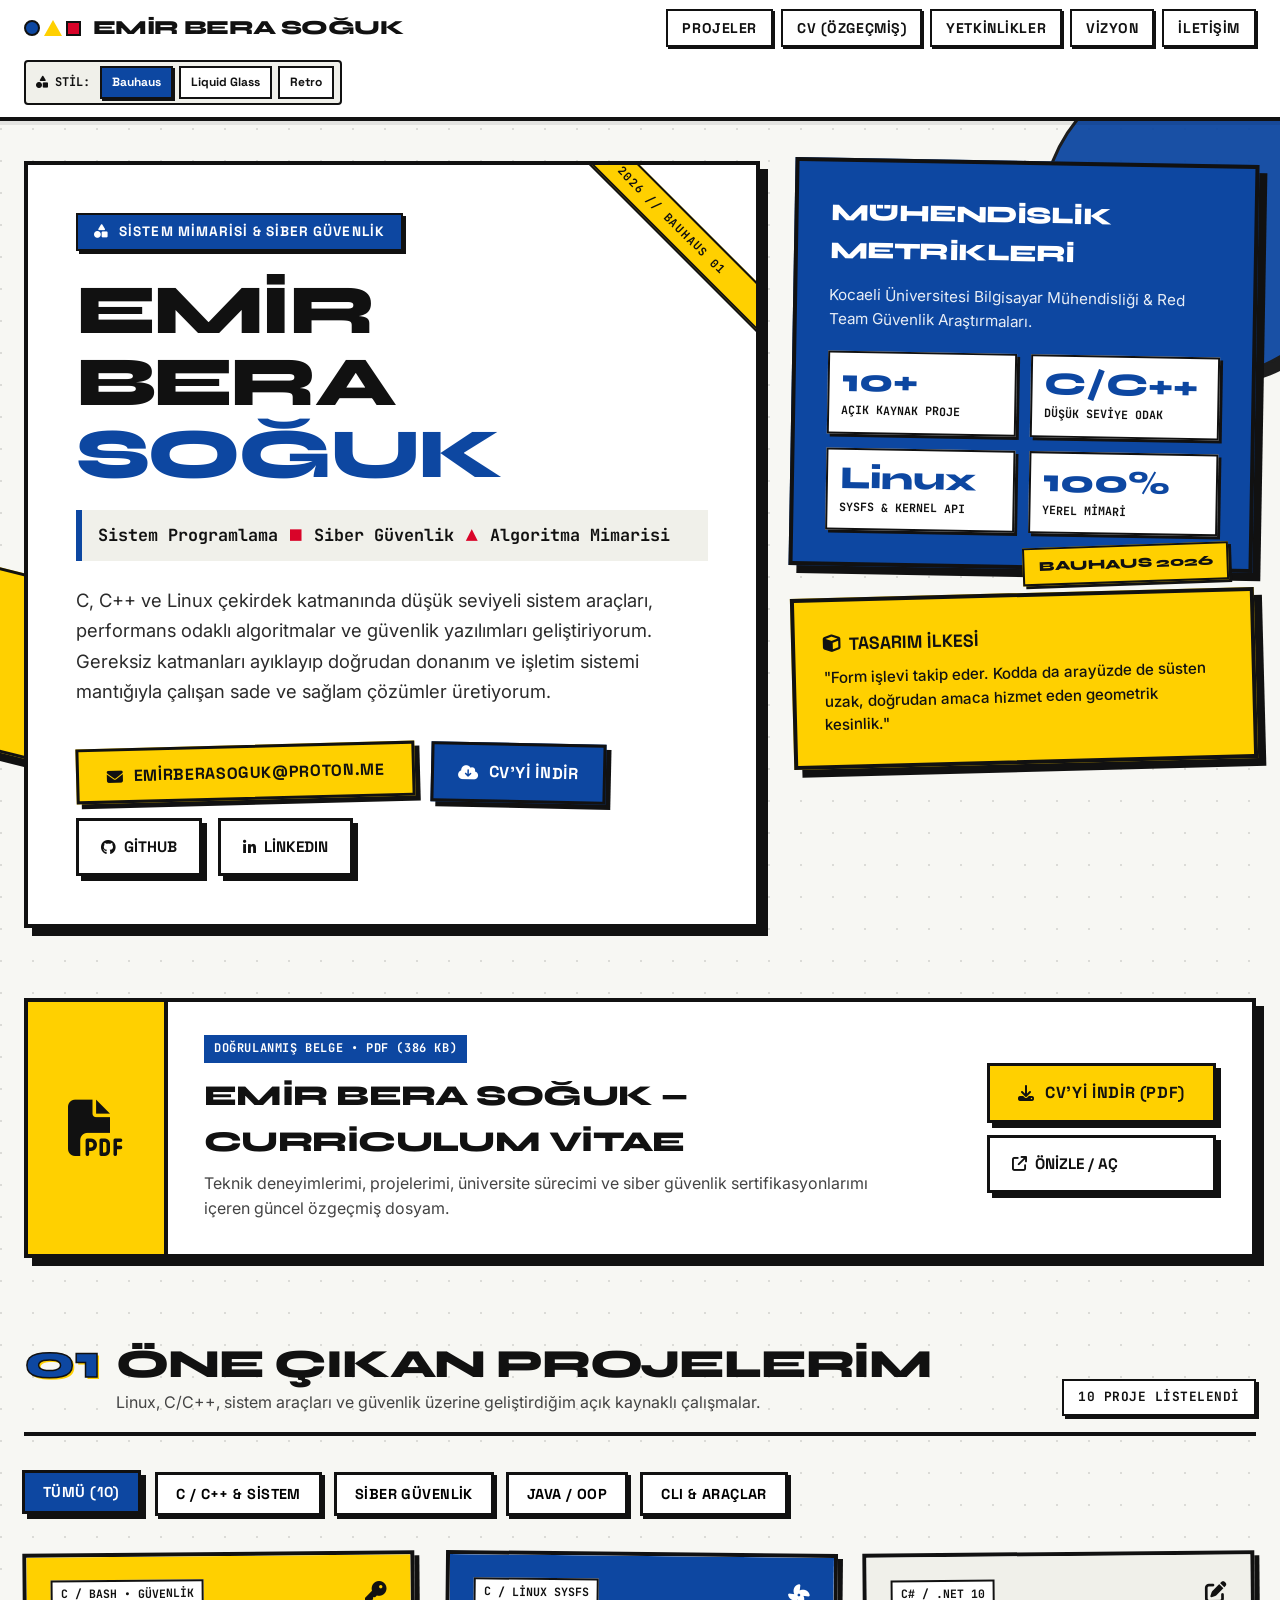
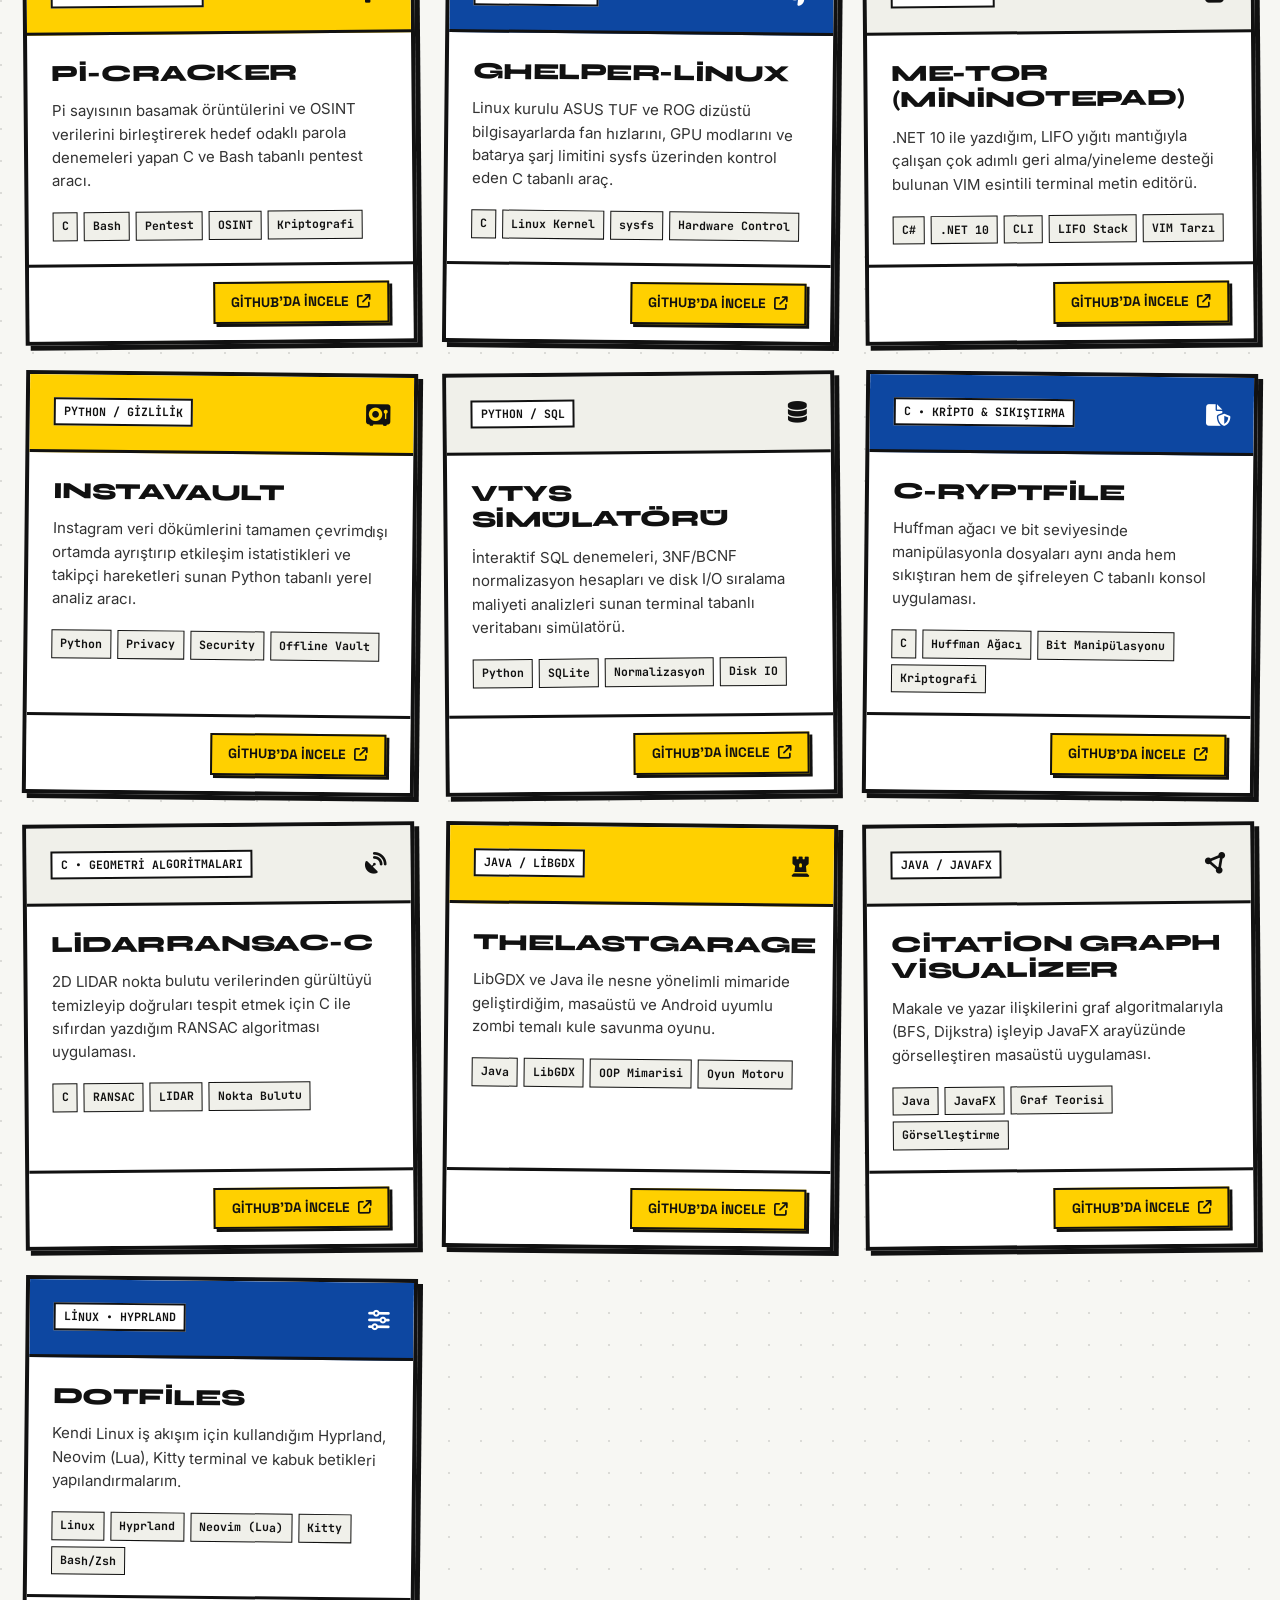
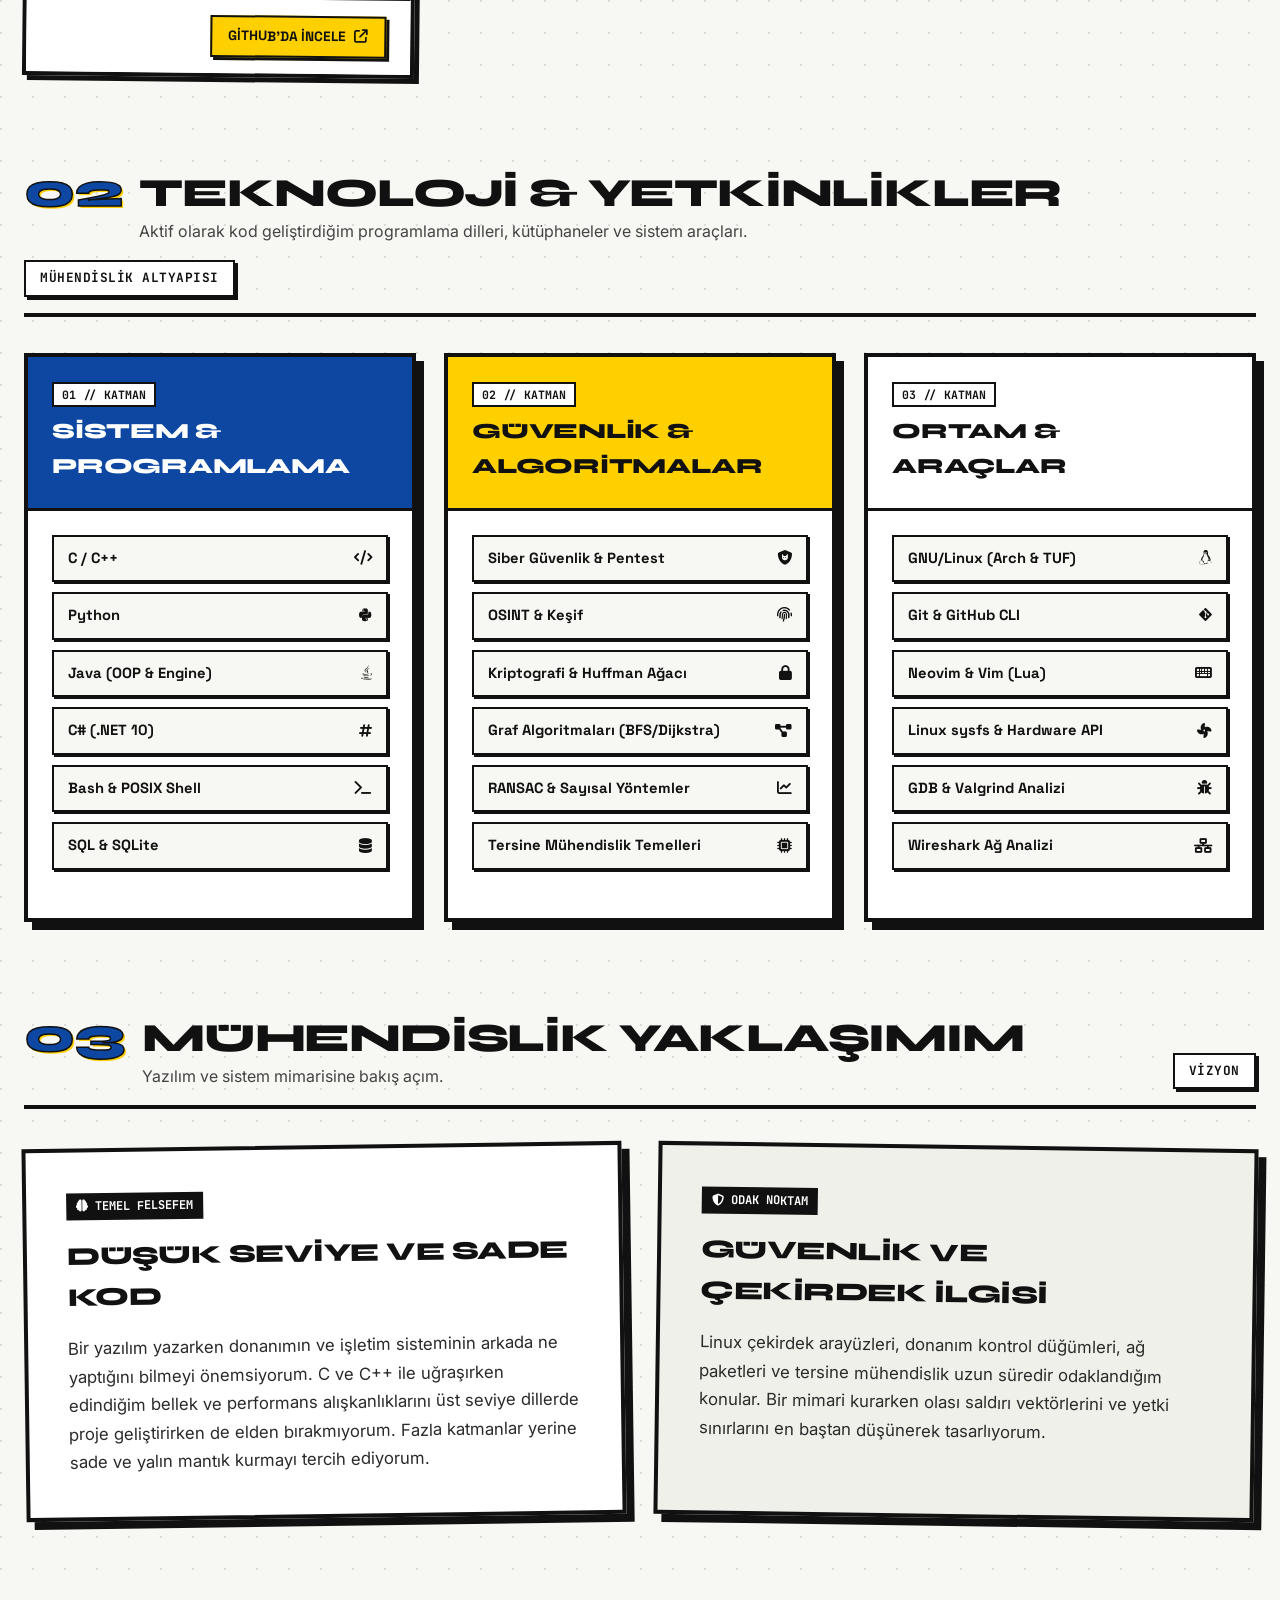
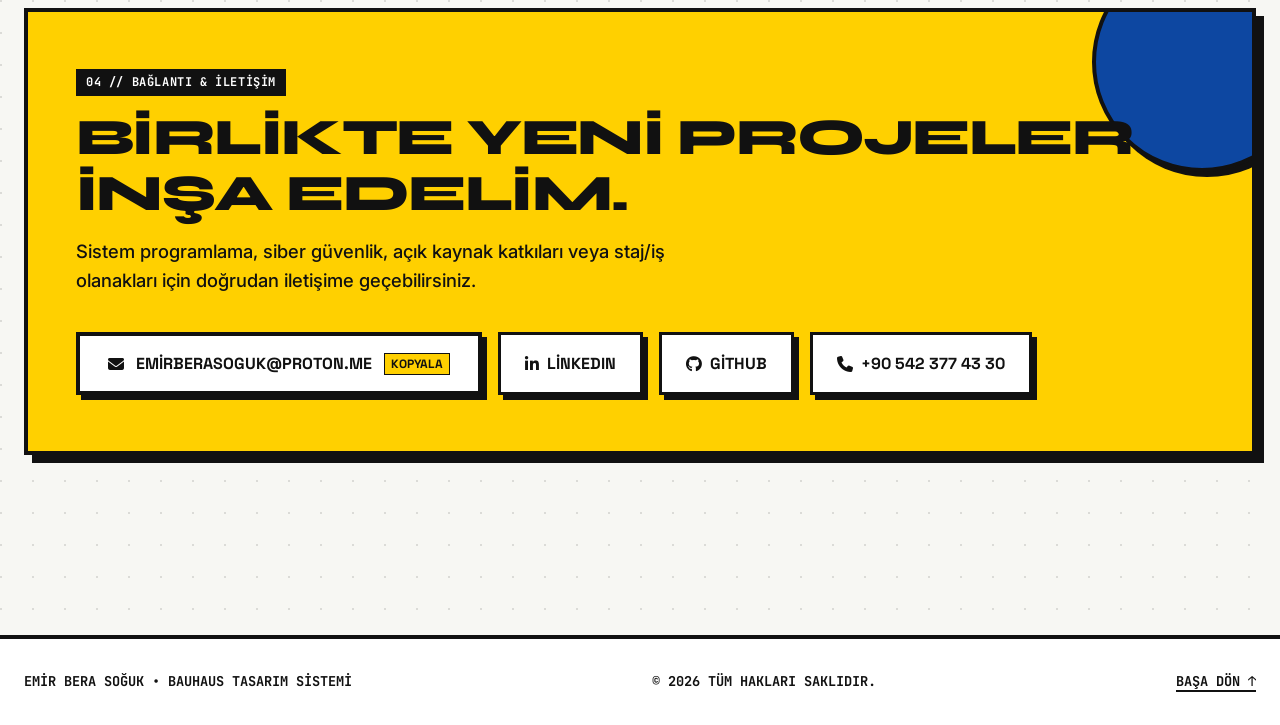
==== index_bauhaus.html @ 6b54698e "feat: add Bauhaus design system with blue, yellow, white geometric shapes and preserve retro & liqui" ====
<!DOCTYPE html>
<html lang="tr">
<head>
    <meta charset="UTF-8">
    <meta name="viewport" content="width=device-width, initial-scale=1.0">
    <title>Emir Bera Soğuk — Bauhaus Portfolyo</title>
    <meta name="description" content="Emir Bera Soğuk — Sistem Programlama, Düşük Seviye Mimariler ve Siber Güvenlik. Bauhaus tasarım sistemi, asimetrik kompozisyonlar ve geometrik formlar.">

    <!-- Google Fonts: Space Grotesk, Syne, Inter & JetBrains Mono -->
    <link rel="preconnect" href="https://fonts.googleapis.com">
    <link rel="preconnect" href="https://fonts.gstatic.com" crossorigin>
    <link href="https://fonts.googleapis.com/css2?family=Inter:wght@400;500;600;700&family=JetBrains+Mono:wght@500;700&family=Space+Grotesk:wght@500;600;700;800;900&family=Syne:wght@700;800;900&display=swap" rel="stylesheet">

    <!-- FontAwesome 6 -->
    <link rel="stylesheet" href="https://cdnjs.cloudflare.com/ajax/libs/font-awesome/6.5.1/css/all.min.css">

    <style>
        /* ==========================================================================
           BAUHAUS DESIGN SYSTEM TOKENS
           Master Palette: Ultramarine Blue, Cadmium Yellow, Stark White & Pitch Black
           ========================================================================== */
        :root {
            /* Bauhaus Primary Colors */
            --bh-blue: #0d47a1;          /* Deep Cobalt / Ultramarine Blue */
            --bh-blue-light: #1976d2;    /* Electric Accent Blue */
            --bh-yellow: #ffd000;        /* Pure Cadmium Yellow */
            --bh-yellow-soft: #ffe066;   /* Pale Yellow for hover */
            --bh-white: #ffffff;         /* Stark Canvas White */
            --bh-offwhite: #f7f7f3;      /* Warm Paper / Architectural Linen */
            --bh-cream: #f0f0ea;         /* Bauhaus Studio Gray-Cream */
            --bh-black: #111111;         /* Deep Pitch Black (Borders & Ink) */
            --bh-red: #d90429;           /* Traditional Bauhaus Red Accent */

            /* Architectural Grid & Border Constants */
            --border-thick: 3px solid var(--bh-black);
            --border-heavy: 4px solid var(--bh-black);
            --border-light: 2px solid var(--bh-black);

            /* Bauhaus Tactile Hard Shadows */
            --shadow-hard-sm: 3px 3px 0 var(--bh-black);
            --shadow-hard: 5px 5px 0 var(--bh-black);
            --shadow-hard-lg: 8px 8px 0 var(--bh-black);
            --shadow-hard-blue: 5px 5px 0 var(--bh-blue);
            --shadow-hard-yellow: 5px 5px 0 var(--bh-yellow);

            /* Typography */
            --font-display: 'Syne', 'Space Grotesk', sans-serif;
            --font-heading: 'Space Grotesk', sans-serif;
            --font-body: 'Inter', -apple-system, BlinkMacSystemFont, sans-serif;
            --font-mono: 'JetBrains Mono', monospace;

            /* Transitions */
            --transition-tactile: transform 0.15s cubic-bezier(0.2, 0, 0, 1), box-shadow 0.15s cubic-bezier(0.2, 0, 0, 1), background-color 0.2s ease;
        }

        /* Reset & Foundation */
        *, *::before, *::after {
            box-sizing: border-box;
            margin: 0;
            padding: 0;
            -webkit-tap-highlight-color: transparent;
        }

        html {
            scroll-behavior: smooth;
            font-size: 16px;
        }

        body {
            background-color: var(--bh-offwhite);
            color: var(--bh-black);
            font-family: var(--font-body);
            line-height: 1.6;
            overflow-x: hidden;
            position: relative;
            min-height: 100vh;
            /* Bauhaus subtle dot grid wallpaper */
            background-image: 
                radial-gradient(circle at 1px 1px, rgba(17, 17, 17, 0.12) 1.5px, transparent 0);
            background-size: 32px 32px;
        }

        ::selection {
            background: var(--bh-yellow);
            color: var(--bh-black);
        }

        a {
            color: inherit;
            text-decoration: none;
        }

        /* ==========================================================================
           GEOMETRIC FLOATING BACKGROUND FORMS (IRREGULAR PLACEMENTS)
           ========================================================================== */
        .bg-shapes-container {
            position: fixed;
            inset: 0;
            pointer-events: none;
            z-index: 0;
            overflow: hidden;
        }

        .shape-circle-blue {
            position: absolute;
            top: 60px;
            right: -80px;
            width: 320px;
            height: 320px;
            border-radius: 50%;
            background: var(--bh-blue);
            opacity: 0.95;
            border: var(--border-thick);
            box-shadow: var(--shadow-hard-lg);
            animation: floatShapeSlow 18s ease-in-out infinite alternate;
        }

        .shape-square-yellow {
            position: absolute;
            top: 580px;
            left: -50px;
            width: 180px;
            height: 180px;
            background: var(--bh-yellow);
            border: var(--border-thick);
            transform: rotate(14deg);
            box-shadow: var(--shadow-hard-lg);
            animation: rotateShapeSlow 22s linear infinite;
        }

        .shape-triangle-red {
            position: absolute;
            top: 1450px;
            right: -40px;
            width: 0;
            height: 0;
            border-left: 110px solid transparent;
            border-right: 110px solid transparent;
            border-bottom: 190px solid var(--bh-red);
            transform: rotate(-18deg);
            opacity: 0.85;
            filter: drop-shadow(6px 6px 0 var(--bh-black));
        }

        .shape-pill-blue {
            position: absolute;
            top: 2400px;
            left: 20px;
            width: 220px;
            height: 80px;
            background: var(--bh-blue);
            border-radius: 9999px;
            border: var(--border-thick);
            transform: rotate(-10deg);
            box-shadow: var(--shadow-hard);
            opacity: 0.9;
        }

        .shape-stripes-block {
            position: absolute;
            top: 3200px;
            right: 40px;
            width: 140px;
            height: 140px;
            background: repeating-linear-gradient(
                45deg,
                var(--bh-black),
                var(--bh-black) 10px,
                var(--bh-yellow) 10px,
                var(--bh-yellow) 20px
            );
            border: var(--border-thick);
            box-shadow: var(--shadow-hard);
            transform: rotate(6deg);
        }

        @keyframes floatShapeSlow {
            0% { transform: translateY(0) rotate(0deg); }
            100% { transform: translateY(40px) rotate(8deg); }
        }

        @keyframes rotateShapeSlow {
            0% { transform: rotate(0deg); }
            100% { transform: rotate(360deg); }
        }

        /* ==========================================================================
           TOP ARCHITECTURAL BAR & STYLE SELECTOR
           ========================================================================== */
        .top-bauhaus-strip {
            position: sticky;
            top: 0;
            z-index: 1000;
            background: var(--bh-white);
            border-bottom: var(--border-heavy);
            box-shadow: 0 4px 0 rgba(0, 0, 0, 0.08);
        }

        .strip-inner {
            max-width: 1280px;
            margin: 0 auto;
            padding: 12px 24px;
            display: flex;
            align-items: center;
            justify-content: space-between;
            gap: 16px;
            flex-wrap: wrap;
        }

        .brand-bauhaus {
            display: flex;
            align-items: center;
            gap: 12px;
            font-family: var(--font-display);
            font-weight: 900;
            font-size: 1.25rem;
            letter-spacing: -0.03em;
        }

        .brand-composition {
            display: flex;
            align-items: center;
            gap: 4px;
        }

        .brand-shape-circle {
            width: 16px;
            height: 16px;
            border-radius: 50%;
            background: var(--bh-blue);
            border: 2px solid var(--bh-black);
        }

        .brand-shape-triangle {
            width: 0;
            height: 0;
            border-left: 9px solid transparent;
            border-right: 9px solid transparent;
            border-bottom: 16px solid var(--bh-yellow);
        }

        .brand-shape-square {
            width: 15px;
            height: 15px;
            background: var(--bh-red);
            border: 2px solid var(--bh-black);
        }

        .nav-links-bauhaus {
            display: flex;
            align-items: center;
            gap: 8px;
            list-style: none;
            flex-wrap: wrap;
        }

        .nav-item-btn {
            font-family: var(--font-heading);
            font-size: 0.88rem;
            font-weight: 700;
            padding: 8px 14px;
            background: var(--bh-white);
            border: var(--border-light);
            box-shadow: 2px 2px 0 var(--bh-black);
            transition: var(--transition-tactile);
            text-transform: uppercase;
            letter-spacing: 0.04em;
        }

        .nav-item-btn:hover {
            transform: translate(-2px, -2px);
            box-shadow: 4px 4px 0 var(--bh-black);
            background: var(--bh-yellow);
        }

        /* Style switcher pill */
        .style-switcher-menu {
            display: flex;
            align-items: center;
            gap: 6px;
            background: var(--bh-cream);
            padding: 4px 6px;
            border: var(--border-light);
            border-radius: 4px;
        }

        .style-label {
            font-family: var(--font-mono);
            font-size: 0.75rem;
            font-weight: 700;
            padding: 0 4px;
            text-transform: uppercase;
        }

        .style-choice-btn {
            font-family: var(--font-heading);
            font-size: 0.75rem;
            font-weight: 700;
            padding: 5px 10px;
            border: 2px solid var(--bh-black);
            background: var(--bh-white);
            transition: var(--transition-tactile);
        }

        .style-choice-btn.active {
            background: var(--bh-blue);
            color: var(--bh-white);
            box-shadow: 2px 2px 0 var(--bh-black);
        }

        .style-choice-btn:hover:not(.active) {
            background: var(--bh-yellow);
            transform: translate(-1px, -1px);
        }

        /* ==========================================================================
           MAIN CONTENT WRAPPER
           ========================================================================== */
        .main-container {
            max-width: 1280px;
            margin: 0 auto;
            padding: 40px 24px 100px;
            position: relative;
            z-index: 1;
        }

        /* ==========================================================================
           HERO SECTION: ASYMMETRICAL BAUHAUS POSTER COMPOSITION
           ========================================================================== */
        .hero-bauhaus {
            display: grid;
            grid-template-columns: 1.35fr 0.85fr;
            gap: 32px;
            align-items: stretch;
            margin-bottom: 70px;
        }

        .hero-poster-block {
            background: var(--bh-white);
            border: var(--border-heavy);
            box-shadow: var(--shadow-hard-lg);
            padding: 48px;
            position: relative;
            overflow: hidden;
        }

        /* Irregular graphic tape corner */
        .hero-poster-block::before {
            content: "EST. 2026 // BAUHAUS 01";
            position: absolute;
            top: 24px;
            right: -60px;
            background: var(--bh-yellow);
            border: var(--border-light);
            font-family: var(--font-mono);
            font-weight: 700;
            font-size: 0.72rem;
            padding: 6px 64px;
            transform: rotate(45deg);
            box-shadow: 2px 2px 0 var(--bh-black);
            letter-spacing: 0.1em;
        }

        .hero-tagline-capsule {
            display: inline-flex;
            align-items: center;
            gap: 10px;
            background: var(--bh-blue);
            color: var(--bh-white);
            padding: 6px 16px;
            border: var(--border-light);
            box-shadow: var(--shadow-hard-sm);
            font-family: var(--font-heading);
            font-weight: 800;
            font-size: 0.85rem;
            text-transform: uppercase;
            letter-spacing: 0.08em;
            margin-bottom: 24px;
        }

        .hero-title-giant {
            font-family: var(--font-display);
            font-size: clamp(2.8rem, 5.5vw, 4.8rem);
            font-weight: 900;
            line-height: 1.02;
            letter-spacing: -0.04em;
            text-transform: uppercase;
            margin-bottom: 20px;
        }

        .hero-title-giant .accent-blue {
            color: var(--bh-blue);
            display: inline-block;
            position: relative;
        }

        .hero-title-giant .accent-blue::after {
            content: "";
            position: absolute;
            left: 0;
            bottom: 4px;
            width: 100%;
            height: 12px;
            background: var(--bh-yellow);
            z-index: -1;
            transform: rotate(-1deg);
        }

        .hero-subrole {
            font-family: var(--font-mono);
            font-size: 1.05rem;
            font-weight: 700;
            background: var(--bh-cream);
            border-left: 6px solid var(--bh-blue);
            padding: 10px 16px;
            margin-bottom: 24px;
            display: flex;
            align-items: center;
            gap: 12px;
            flex-wrap: wrap;
        }

        .hero-subrole span.bullet {
            color: var(--bh-red);
            font-size: 1.2rem;
        }

        .hero-manifesto {
            font-size: 1.15rem;
            line-height: 1.65;
            color: #2b2b2b;
            margin-bottom: 36px;
            max-width: 620px;
        }

        /* Düzensiz Asimetrik Buton Grubu */
        .irregular-button-cluster {
            display: flex;
            flex-wrap: wrap;
            gap: 16px;
            align-items: center;
        }

        .btn-bh-primary {
            font-family: var(--font-heading);
            font-weight: 800;
            font-size: 1rem;
            padding: 14px 28px;
            background: var(--bh-yellow);
            color: var(--bh-black);
            border: var(--border-thick);
            box-shadow: var(--shadow-hard);
            transition: var(--transition-tactile);
            display: inline-flex;
            align-items: center;
            gap: 10px;
            cursor: pointer;
            text-transform: uppercase;
            letter-spacing: 0.04em;
            transform: rotate(-1.5deg);
        }

        .btn-bh-primary:hover {
            transform: rotate(0deg) translate(-3px, -3px);
            box-shadow: var(--shadow-hard-lg);
            background: var(--bh-yellow-soft);
        }

        .btn-bh-blue {
            font-family: var(--font-heading);
            font-weight: 800;
            font-size: 1rem;
            padding: 14px 24px;
            background: var(--bh-blue);
            color: var(--bh-white);
            border: var(--border-thick);
            box-shadow: var(--shadow-hard);
            transition: var(--transition-tactile);
            display: inline-flex;
            align-items: center;
            gap: 10px;
            cursor: pointer;
            text-transform: uppercase;
            letter-spacing: 0.04em;
            transform: rotate(1.2deg);
        }

        .btn-bh-blue:hover {
            transform: rotate(0deg) translate(-3px, -3px);
            box-shadow: var(--shadow-hard-lg);
            background: var(--bh-blue-light);
        }

        .btn-bh-white {
            font-family: var(--font-heading);
            font-weight: 800;
            font-size: 0.95rem;
            padding: 14px 22px;
            background: var(--bh-white);
            color: var(--bh-black);
            border: var(--border-thick);
            box-shadow: var(--shadow-hard);
            transition: var(--transition-tactile);
            display: inline-flex;
            align-items: center;
            gap: 8px;
            text-transform: uppercase;
        }

        .btn-bh-white:hover {
            transform: translate(-3px, -3px);
            box-shadow: var(--shadow-hard-lg);
            background: var(--bh-yellow);
        }

        /* Hero Asymmetrical Aside Composition */
        .hero-aside-composition {
            display: flex;
            flex-direction: column;
            gap: 24px;
        }

        .aside-geo-card {
            background: var(--bh-blue);
            color: var(--bh-white);
            border: var(--border-heavy);
            box-shadow: var(--shadow-hard-lg);
            padding: 32px;
            position: relative;
            transform: rotate(1deg);
        }

        .aside-geo-card .geo-stamp {
            position: absolute;
            bottom: -15px;
            right: 20px;
            background: var(--bh-yellow);
            color: var(--bh-black);
            font-family: var(--font-display);
            font-weight: 900;
            font-size: 0.85rem;
            padding: 6px 14px;
            border: var(--border-light);
            box-shadow: var(--shadow-hard-sm);
            transform: rotate(-3deg);
            text-transform: uppercase;
        }

        .aside-geo-title {
            font-family: var(--font-display);
            font-size: 1.5rem;
            font-weight: 900;
            letter-spacing: -0.02em;
            margin-bottom: 12px;
            text-transform: uppercase;
        }

        .aside-stats-grid {
            display: grid;
            grid-template-columns: 1fr 1fr;
            gap: 14px;
            margin-top: 20px;
        }

        .stat-box-bh {
            background: var(--bh-white);
            color: var(--bh-black);
            border: var(--border-light);
            box-shadow: var(--shadow-hard-sm);
            padding: 12px;
        }

        .stat-number {
            font-family: var(--font-display);
            font-size: 2rem;
            font-weight: 900;
            line-height: 1;
            color: var(--bh-blue);
        }

        .stat-label {
            font-family: var(--font-mono);
            font-size: 0.72rem;
            font-weight: 700;
            text-transform: uppercase;
            margin-top: 4px;
        }

        .aside-quote-box {
            background: var(--bh-yellow);
            border: var(--border-heavy);
            box-shadow: var(--shadow-hard-lg);
            padding: 28px;
            transform: rotate(-1.5deg);
        }

        .aside-quote-title {
            font-family: var(--font-heading);
            font-size: 1.1rem;
            font-weight: 900;
            text-transform: uppercase;
            margin-bottom: 8px;
            display: flex;
            align-items: center;
            gap: 8px;
        }

        .aside-quote-text {
            font-size: 0.95rem;
            line-height: 1.55;
            font-weight: 500;
        }

        /* ==========================================================================
           SECTION HEADER COMPONENT (BAUHAUS POSTER STYLE)
           ========================================================================== */
        .bh-section-header {
            display: flex;
            align-items: flex-end;
            justify-content: space-between;
            margin-bottom: 36px;
            padding-bottom: 16px;
            border-bottom: 4px solid var(--bh-black);
            flex-wrap: wrap;
            gap: 16px;
        }

        .bh-section-title-wrap {
            display: flex;
            align-items: baseline;
            gap: 16px;
        }

        .bh-section-num {
            font-family: var(--font-display);
            font-size: 3rem;
            font-weight: 900;
            line-height: 1;
            color: var(--bh-blue);
            -webkit-text-stroke: 1.5px var(--bh-black);
            text-shadow: 2px 2px 0 var(--bh-yellow);
        }

        .bh-section-title {
            font-family: var(--font-display);
            font-size: clamp(1.8rem, 3.2vw, 2.5rem);
            font-weight: 900;
            letter-spacing: -0.03em;
            text-transform: uppercase;
            line-height: 1.1;
        }

        .bh-section-badge {
            background: var(--bh-white);
            border: var(--border-light);
            font-family: var(--font-mono);
            font-weight: 700;
            font-size: 0.8rem;
            padding: 6px 14px;
            box-shadow: var(--shadow-hard-sm);
            text-transform: uppercase;
            letter-spacing: 0.04em;
        }

        /* ==========================================================================
           CV BANNER: BAUHAUS BLUE & YELLOW CONSTRUCT
           ========================================================================== */
        .cv-bauhaus-banner {
            background: var(--bh-white);
            border: var(--border-heavy);
            box-shadow: var(--shadow-hard-lg);
            margin-bottom: 80px;
            display: grid;
            grid-template-columns: 140px 1fr auto;
            align-items: center;
            position: relative;
            overflow: hidden;
        }

        .cv-color-block {
            background: var(--bh-yellow);
            height: 100%;
            border-right: var(--border-heavy);
            display: flex;
            align-items: center;
            justify-content: center;
            font-size: 3.5rem;
            color: var(--bh-black);
        }

        .cv-text-block {
            padding: 32px 36px;
        }

        .cv-tag {
            display: inline-block;
            background: var(--bh-blue);
            color: var(--bh-white);
            font-family: var(--font-mono);
            font-size: 0.75rem;
            font-weight: 700;
            padding: 4px 10px;
            margin-bottom: 10px;
            text-transform: uppercase;
            letter-spacing: 0.05em;
        }

        .cv-main-head {
            font-family: var(--font-display);
            font-size: 1.8rem;
            font-weight: 900;
            letter-spacing: -0.02em;
            text-transform: uppercase;
            margin-bottom: 6px;
        }

        .cv-subline {
            color: #444;
            font-size: 1rem;
        }

        .cv-cta-actions {
            padding: 32px 36px;
            display: flex;
            flex-direction: column;
            gap: 12px;
        }

        /* ==========================================================================
           PROJECTS SECTION: DYNAMIC BAUHAUS FILTER & ASYMMETRIC GRID
           ========================================================================== */
        .projects-filter-bar {
            display: flex;
            flex-wrap: wrap;
            gap: 12px;
            margin-bottom: 36px;
        }

        .bh-filter-btn {
            font-family: var(--font-heading);
            font-weight: 800;
            font-size: 0.9rem;
            padding: 10px 18px;
            background: var(--bh-white);
            border: var(--border-thick);
            box-shadow: var(--shadow-hard-sm);
            cursor: pointer;
            transition: var(--transition-tactile);
            text-transform: uppercase;
            letter-spacing: 0.03em;
        }

        .bh-filter-btn.active {
            background: var(--bh-blue);
            color: var(--bh-white);
            box-shadow: var(--shadow-hard);
            transform: translate(-2px, -2px);
        }

        .bh-filter-btn:hover:not(.active) {
            background: var(--bh-yellow);
            transform: translate(-2px, -2px);
            box-shadow: var(--shadow-hard);
        }

        /* Asymmetric Projects Grid: Some cards take full width or irregular offsets */
        .projects-bauhaus-grid {
            display: grid;
            grid-template-columns: repeat(auto-fill, minmax(360px, 1fr));
            gap: 28px;
            margin-bottom: 90px;
        }

        .bh-card {
            background: var(--bh-white);
            border: var(--border-heavy);
            box-shadow: var(--shadow-hard);
            display: flex;
            flex-direction: column;
            justify-content: space-between;
            position: relative;
            transition: var(--transition-tactile);
            padding: 0;
            overflow: hidden;
        }

        /* Irregular subtle tilt on alternating cards */
        .bh-card:nth-child(even) {
            transform: rotate(0.6deg);
        }
        .bh-card:nth-child(odd) {
            transform: rotate(-0.5deg);
        }

        .bh-card:hover {
            transform: rotate(0deg) translate(-4px, -4px) !important;
            box-shadow: var(--shadow-hard-lg);
        }

        .bh-card-header {
            padding: 20px 24px;
            border-bottom: var(--border-thick);
            display: flex;
            align-items: center;
            justify-content: space-between;
            background: var(--bh-cream);
        }

        .bh-card.theme-blue .bh-card-header {
            background: var(--bh-blue);
            color: var(--bh-white);
        }

        .bh-card.theme-yellow .bh-card-header {
            background: var(--bh-yellow);
            color: var(--bh-black);
        }

        .bh-card-badge {
            font-family: var(--font-mono);
            font-size: 0.72rem;
            font-weight: 700;
            padding: 3px 8px;
            background: var(--bh-white);
            color: var(--bh-black);
            border: 2px solid var(--bh-black);
            text-transform: uppercase;
        }

        .bh-card-icon {
            font-size: 1.35rem;
        }

        .bh-card-body {
            padding: 26px 24px 20px;
            flex: 1;
        }

        .bh-card-title {
            font-family: var(--font-display);
            font-size: 1.45rem;
            font-weight: 900;
            letter-spacing: -0.02em;
            text-transform: uppercase;
            margin-bottom: 12px;
            line-height: 1.15;
        }

        .bh-card-desc {
            font-size: 0.94rem;
            line-height: 1.55;
            color: #333;
            margin-bottom: 20px;
        }

        .bh-tag-cluster {
            display: flex;
            flex-wrap: wrap;
            gap: 6px;
            margin-top: auto;
        }

        .bh-tag {
            font-family: var(--font-mono);
            font-size: 0.72rem;
            font-weight: 700;
            padding: 4px 8px;
            background: var(--bh-cream);
            border: 1.5px solid var(--bh-black);
            color: var(--bh-black);
        }

        .bh-card-footer {
            padding: 16px 24px;
            border-top: var(--border-thick);
            background: var(--bh-white);
            display: flex;
            align-items: center;
            justify-content: flex-end;
        }

        .bh-inspect-btn {
            font-family: var(--font-heading);
            font-size: 0.85rem;
            font-weight: 800;
            padding: 8px 16px;
            background: var(--bh-yellow);
            border: var(--border-light);
            box-shadow: var(--shadow-hard-sm);
            text-transform: uppercase;
            display: inline-flex;
            align-items: center;
            gap: 8px;
            transition: var(--transition-tactile);
        }

        .bh-inspect-btn:hover {
            transform: translate(-2px, -2px);
            box-shadow: 4px 4px 0 var(--bh-black);
            background: var(--bh-blue);
            color: var(--bh-white);
        }

        /* ==========================================================================
           SKILLS SECTION: 3 BAUHAUS GRAPHIC POSTER PILLARS
           ========================================================================== */
        .skills-bauhaus-grid {
            display: grid;
            grid-template-columns: repeat(3, 1fr);
            gap: 28px;
            margin-bottom: 90px;
        }

        .skill-pillar {
            background: var(--bh-white);
            border: var(--border-heavy);
            box-shadow: var(--shadow-hard-lg);
            position: relative;
            padding-bottom: 24px;
        }

        .pillar-header {
            padding: 24px;
            border-bottom: var(--border-thick);
            position: relative;
        }

        .pillar-header.blue {
            background: var(--bh-blue);
            color: var(--bh-white);
        }

        .pillar-header.yellow {
            background: var(--bh-yellow);
            color: var(--bh-black);
        }

        .pillar-header.white {
            background: var(--bh-white);
            color: var(--bh-black);
        }

        .pillar-title {
            font-family: var(--font-display);
            font-size: 1.35rem;
            font-weight: 900;
            text-transform: uppercase;
            letter-spacing: -0.01em;
            margin-top: 8px;
        }

        .pillar-body {
            padding: 24px;
            display: flex;
            flex-direction: column;
            gap: 10px;
        }

        .skill-item-block {
            display: flex;
            align-items: center;
            justify-content: space-between;
            padding: 10px 14px;
            background: var(--bh-offwhite);
            border: var(--border-light);
            box-shadow: 2px 2px 0 var(--bh-black);
            font-family: var(--font-heading);
            font-weight: 700;
            font-size: 0.92rem;
            transition: var(--transition-tactile);
        }

        .skill-item-block:hover {
            transform: translate(-2px, -2px);
            box-shadow: 4px 4px 0 var(--bh-black);
            background: var(--bh-yellow);
        }

        /* ==========================================================================
           ABOUT / PHILOSOPHY: TWO OFFSET BAUHAUS PANELS
           ========================================================================== */
        .about-bauhaus-duo {
            display: grid;
            grid-template-columns: 1fr 1fr;
            gap: 32px;
            margin-bottom: 90px;
        }

        .about-panel {
            background: var(--bh-white);
            border: var(--border-heavy);
            box-shadow: var(--shadow-hard-lg);
            padding: 40px;
            position: relative;
        }

        .about-panel.panel-left {
            transform: rotate(-0.8deg);
        }

        .about-panel.panel-right {
            transform: rotate(0.8deg);
            background: var(--bh-cream);
        }

        .about-panel-tag {
            display: inline-block;
            background: var(--bh-black);
            color: var(--bh-white);
            font-family: var(--font-mono);
            font-size: 0.75rem;
            font-weight: 700;
            padding: 4px 10px;
            margin-bottom: 16px;
            text-transform: uppercase;
        }

        .about-panel-title {
            font-family: var(--font-display);
            font-size: 1.6rem;
            font-weight: 900;
            letter-spacing: -0.02em;
            text-transform: uppercase;
            margin-bottom: 16px;
        }

        .about-panel-p {
            font-size: 1.05rem;
            line-height: 1.7;
            color: #2b2b2b;
        }

        /* ==========================================================================
           CONTACT SECTION: HUGE BAUHAUS POSTER WITH TACTILE ACTIONS
           ========================================================================== */
        .contact-bauhaus-poster {
            background: var(--bh-yellow);
            border: var(--border-heavy);
            box-shadow: var(--shadow-hard-lg);
            padding: 56px 48px;
            position: relative;
            margin-bottom: 80px;
            overflow: hidden;
        }

        .contact-geo-circle {
            position: absolute;
            top: -60px;
            right: -60px;
            width: 220px;
            height: 220px;
            border-radius: 50%;
            background: var(--bh-blue);
            border: var(--border-heavy);
            box-shadow: var(--shadow-hard);
            pointer-events: none;
        }

        .contact-title-huge {
            font-family: var(--font-display);
            font-size: clamp(2.2rem, 4vw, 3.4rem);
            font-weight: 900;
            text-transform: uppercase;
            letter-spacing: -0.03em;
            line-height: 1.08;
            margin-bottom: 16px;
            position: relative;
            z-index: 1;
        }

        .contact-lead {
            font-size: 1.15rem;
            max-width: 600px;
            margin-bottom: 36px;
            font-weight: 500;
            position: relative;
            z-index: 1;
        }

        .contact-actions-row {
            display: flex;
            flex-wrap: wrap;
            gap: 16px;
            position: relative;
            z-index: 1;
        }

        .btn-contact-email {
            font-family: var(--font-heading);
            font-weight: 800;
            font-size: 1rem;
            padding: 16px 28px;
            background: var(--bh-white);
            color: var(--bh-black);
            border: var(--border-heavy);
            box-shadow: var(--shadow-hard);
            transition: var(--transition-tactile);
            cursor: pointer;
            display: inline-flex;
            align-items: center;
            gap: 12px;
            text-transform: uppercase;
        }

        .btn-contact-email:hover {
            transform: translate(-3px, -3px);
            box-shadow: var(--shadow-hard-lg);
            background: var(--bh-blue);
            color: var(--bh-white);
        }

        /* ==========================================================================
           FOOTER (ARCHITECTURAL INSCRIPTION)
           ========================================================================== */
        .bauhaus-footer {
            border-top: var(--border-heavy);
            background: var(--bh-white);
            padding: 32px 24px;
            text-align: center;
        }

        .footer-inner {
            max-width: 1280px;
            margin: 0 auto;
            display: flex;
            align-items: center;
            justify-content: space-between;
            flex-wrap: wrap;
            gap: 16px;
            font-family: var(--font-mono);
            font-size: 0.85rem;
            font-weight: 700;
            text-transform: uppercase;
        }

        /* TOAST NOTIFICATION */
        .bh-toast {
            position: fixed;
            bottom: 30px;
            right: 30px;
            background: var(--bh-black);
            color: var(--bh-white);
            border: 3px solid var(--bh-yellow);
            padding: 16px 24px;
            font-family: var(--font-heading);
            font-weight: 800;
            font-size: 0.95rem;
            text-transform: uppercase;
            box-shadow: var(--shadow-hard);
            display: flex;
            align-items: center;
            gap: 12px;
            z-index: 99999;
            transform: translateY(120%);
            opacity: 0;
            transition: all 0.25s cubic-bezier(0.2, 0, 0, 1);
        }

        .bh-toast.show {
            transform: translateY(0);
            opacity: 1;
        }

        /* ==========================================================================
           RESPONSIVE REFINEMENTS
           ========================================================================== */
        @media (max-width: 1024px) {
            .hero-bauhaus {
                grid-template-columns: 1fr;
            }
            .skills-bauhaus-grid {
                grid-template-columns: 1fr;
            }
            .cv-bauhaus-banner {
                grid-template-columns: 1fr;
            }
            .cv-color-block {
                height: 90px;
                border-right: none;
                border-bottom: var(--border-heavy);
            }
            .about-bauhaus-duo {
                grid-template-columns: 1fr;
            }
        }

        @media (max-width: 640px) {
            .hero-poster-block {
                padding: 28px 20px;
            }
            .hero-poster-block::before {
                display: none;
            }
            .projects-bauhaus-grid {
                grid-template-columns: 1fr;
            }
            .bh-card:nth-child(even), .bh-card:nth-child(odd) {
                transform: none !important;
            }
            .contact-bauhaus-poster {
                padding: 32px 20px;
            }
            .footer-inner {
                flex-direction: column;
                text-align: center;
            }
        }
    </style>
</head>
<body>

    <!-- Dynamic Architectural Floating Shapes in Background -->
    <div class="bg-shapes-container" aria-hidden="true">
        <div class="shape-circle-blue"></div>
        <div class="shape-square-yellow"></div>
        <div class="shape-triangle-red"></div>
        <div class="shape-pill-blue"></div>
        <div class="shape-stripes-block"></div>
    </div>

    <!-- Sticky Bauhaus Navigation & Style Switcher -->
    <header class="top-bauhaus-strip">
        <div class="strip-inner">
            <a href="#" class="brand-bauhaus" title="Emir Bera Soğuk">
                <div class="brand-composition" aria-hidden="true">
                    <div class="brand-shape-circle"></div>
                    <div class="brand-shape-triangle"></div>
                    <div class="brand-shape-square"></div>
                </div>
                <span>EMİR BERA SOĞUK</span>
            </a>

            <nav aria-label="Ana Gezinti">
                <ul class="nav-links-bauhaus">
                    <li><a href="#projects" class="nav-item-btn">Projeler</a></li>
                    <li><a href="#cv" class="nav-item-btn">CV (Özgeçmiş)</a></li>
                    <li><a href="#skills" class="nav-item-btn">Yetkinlikler</a></li>
                    <li><a href="#about" class="nav-item-btn">Vizyon</a></li>
                    <li><a href="#contact" class="nav-item-btn">İletişim</a></li>
                </ul>
            </nav>

            <!-- Theme / Style Switcher Hub: All styles preserved -->
            <div class="style-switcher-menu" title="Farklı Tasarım Varyantlarını Dene">
                <span class="style-label"><i class="fa-solid fa-shapes"></i> Stil:</span>
                <a href="index.html" class="style-choice-btn active" title="Bauhaus Tasarımı">Bauhaus</a>
                <a href="index_glass.html" class="style-choice-btn" title="iOS 27 Liquid Glass">Liquid Glass</a>
                <a href="index_retro.html" class="style-choice-btn" title="TTY Retro Terminal">Retro</a>
            </div>
        </div>
    </header>

    <!-- Main Container -->
    <main class="main-container">

        <!-- 00 // HERO: ASYMMETRICAL POSTER -->
        <section class="hero-bauhaus" id="hero">
            <div class="hero-poster-block">
                <div class="hero-tagline-capsule">
                    <i class="fa-solid fa-shapes"></i>
                    <span>Sistem Mimarisi & Siber Güvenlik</span>
                </div>

                <h1 class="hero-title-giant">
                    Emir Bera <br>
                    <span class="accent-blue">Soğuk</span>
                </h1>

                <div class="hero-subrole">
                    <span>Sistem Programlama</span>
                    <span class="bullet">■</span>
                    <span>Siber Güvenlik</span>
                    <span class="bullet">▲</span>
                    <span>Algoritma Mimarisi</span>
                </div>

                <p class="hero-manifesto">
                    C, C++ ve Linux çekirdek katmanında düşük seviyeli sistem araçları, performans odaklı algoritmalar ve güvenlik yazılımları geliştiriyorum. Gereksiz katmanları ayıklayıp doğrudan donanım ve işletim sistemi mantığıyla çalışan sade ve sağlam çözümler üretiyorum.
                </p>

                <!-- Düzensiz Asimetrik Buton Grubu -->
                <div class="irregular-button-cluster">
                    <button class="btn-bh-primary" onclick="copyEmailToClipboard()" title="E-postayı Kopyala">
                        <i class="fa-solid fa-envelope"></i>
                        <span>emirberasoguk@proton.me</span>
                    </button>

                    <a href="Emir_Bera_Soguk_CV.pdf" download="Emir_Bera_Soguk_CV.pdf" class="btn-bh-blue" title="Doğrudan CV İndir">
                        <i class="fa-solid fa-cloud-arrow-down"></i>
                        <span>CV'yi İndir</span>
                    </a>

                    <a href="https://github.com/emirberasoguk" target="_blank" rel="noopener noreferrer" class="btn-bh-white" title="GitHub">
                        <i class="fa-brands fa-github"></i>
                        <span>GitHub</span>
                    </a>

                    <a href="https://www.linkedin.com/in/emir-bera-soguk/" target="_blank" rel="noopener noreferrer" class="btn-bh-white" title="LinkedIn">
                        <i class="fa-brands fa-linkedin-in"></i>
                        <span>LinkedIn</span>
                    </a>
                </div>
            </div>

            <!-- Asymmetrical Bauhaus Aside Composition -->
            <div class="hero-aside-composition">
                <div class="aside-geo-card">
                    <div class="aside-geo-title">Mühendislik Metrikleri</div>
                    <p style="font-size: 0.95rem; opacity: 0.9;">
                        Kocaeli Üniversitesi Bilgisayar Mühendisliği & Red Team Güvenlik Araştırmaları.
                    </p>

                    <div class="aside-stats-grid">
                        <div class="stat-box-bh">
                            <div class="stat-number">10+</div>
                            <div class="stat-label">Açık Kaynak Proje</div>
                        </div>
                        <div class="stat-box-bh">
                            <div class="stat-number">C/C++</div>
                            <div class="stat-label">Düşük Seviye Odak</div>
                        </div>
                        <div class="stat-box-bh">
                            <div class="stat-number">Linux</div>
                            <div class="stat-label">sysfs & Kernel API</div>
                        </div>
                        <div class="stat-box-bh">
                            <div class="stat-number">100%</div>
                            <div class="stat-label">Yerel Mimari</div>
                        </div>
                    </div>

                    <div class="geo-stamp">Bauhaus 2026</div>
                </div>

                <div class="aside-quote-box">
                    <div class="aside-quote-title">
                        <i class="fa-solid fa-cube"></i>
                        <span>Tasarım İlkesi</span>
                    </div>
                    <p class="aside-quote-text">
                        "Form işlevi takip eder. Kodda da arayüzde de süsten uzak, doğrudan amaca hizmet eden geometrik kesinlik."
                    </p>
                </div>
            </div>
        </section>

        <!-- 01 // CV DOWNLOAD SECTION -->
        <section id="cv" style="scroll-margin-top: 100px;">
            <div class="cv-bauhaus-banner">
                <div class="cv-color-block" aria-hidden="true">
                    <i class="fa-solid fa-file-pdf"></i>
                </div>

                <div class="cv-text-block">
                    <div class="cv-tag">Doğrulanmış Belge • PDF (386 KB)</div>
                    <h2 class="cv-main-head">Emir Bera Soğuk — Curriculum Vitae</h2>
                    <p class="cv-subline">
                        Teknik deneyimlerimi, projelerimi, üniversite sürecimi ve siber güvenlik sertifikasyonlarımı içeren güncel özgeçmiş dosyam.
                    </p>
                </div>

                <div class="cv-cta-actions">
                    <a href="Emir_Bera_Soguk_CV.pdf" download="Emir_Bera_Soguk_CV.pdf" class="btn-bh-primary" style="transform: none;" title="CV Dosyasını İndir">
                        <i class="fa-solid fa-download"></i>
                        <span>CV'yi İndir (PDF)</span>
                    </a>
                    <a href="Emir_Bera_Soguk_CV.pdf" target="_blank" rel="noopener noreferrer" class="btn-bh-white" title="Yeni Sekmede Aç">
                        <i class="fa-solid fa-arrow-up-right-from-square"></i>
                        <span>Önizle / Aç</span>
                    </a>
                </div>
            </div>
        </section>

        <!-- 02 // PROJELER (PROJECTS) -->
        <section id="projects" style="scroll-margin-top: 100px;">
            <div class="bh-section-header">
                <div class="bh-section-title-wrap">
                    <span class="bh-section-num">01</span>
                    <div>
                        <h2 class="bh-section-title">Öne Çıkan Projelerim</h2>
                        <p style="font-size: 1rem; color: #444; margin-top: 4px;">
                            Linux, C/C++, sistem araçları ve güvenlik üzerine geliştirdiğim açık kaynaklı çalışmalar.
                        </p>
                    </div>
                </div>
                <div class="bh-section-badge">10 Proje Listelendi</div>
            </div>

            <!-- Interactive Bauhaus Filter Buttons -->
            <div class="projects-filter-bar" role="tablist">
                <button class="bh-filter-btn active" data-filter="all" onclick="filterProjects('all', this)">Tümü (10)</button>
                <button class="bh-filter-btn" data-filter="c" onclick="filterProjects('c', this)">C / C++ & Sistem</button>
                <button class="bh-filter-btn" data-filter="security" onclick="filterProjects('security', this)">Siber Güvenlik</button>
                <button class="bh-filter-btn" data-filter="java" onclick="filterProjects('java', this)">Java / OOP</button>
                <button class="bh-filter-btn" data-filter="tools" onclick="filterProjects('tools', this)">CLI & Araçlar</button>
            </div>

            <!-- 10 Bauhaus Geometric Project Cards -->
            <div class="projects-bauhaus-grid" id="projectsGrid">

                <!-- 1. Pi-Cracker -->
                <article class="bh-card theme-yellow" data-category="c security" data-name="pi-cracker">
                    <div>
                        <div class="bh-card-header">
                            <span class="bh-card-badge">C / Bash • Güvenlik</span>
                            <div class="bh-card-icon"><i class="fa-solid fa-key"></i></div>
                        </div>
                        <div class="bh-card-body">
                            <h3 class="bh-card-title">Pi-Cracker</h3>
                            <p class="bh-card-desc">
                                Pi sayısının basamak örüntülerini ve OSINT verilerini birleştirerek hedef odaklı parola denemeleri yapan C ve Bash tabanlı pentest aracı.
                            </p>
                            <div class="bh-tag-cluster">
                                <span class="bh-tag">C</span>
                                <span class="bh-tag">Bash</span>
                                <span class="bh-tag">Pentest</span>
                                <span class="bh-tag">OSINT</span>
                                <span class="bh-tag">Kriptografi</span>
                            </div>
                        </div>
                    </div>
                    <div class="bh-card-footer">
                        <a href="https://github.com/emirberasoguk/Pi-Cracker" target="_blank" rel="noopener noreferrer" class="bh-inspect-btn">
                            <span>GitHub'da İncele</span>
                            <i class="fa-solid fa-arrow-up-right-from-square"></i>
                        </a>
                    </div>
                </article>

                <!-- 2. ghelper-linux -->
                <article class="bh-card theme-blue" data-category="c tools" data-name="ghelper-linux">
                    <div>
                        <div class="bh-card-header">
                            <span class="bh-card-badge">C / Linux sysfs</span>
                            <div class="bh-card-icon"><i class="fa-solid fa-fan"></i></div>
                        </div>
                        <div class="bh-card-body">
                            <h3 class="bh-card-title">ghelper-linux</h3>
                            <p class="bh-card-desc">
                                Linux kurulu ASUS TUF ve ROG dizüstü bilgisayarlarda fan hızlarını, GPU modlarını ve batarya şarj limitini sysfs üzerinden kontrol eden C tabanlı araç.
                            </p>
                            <div class="bh-tag-cluster">
                                <span class="bh-tag">C</span>
                                <span class="bh-tag">Linux Kernel</span>
                                <span class="bh-tag">sysfs</span>
                                <span class="bh-tag">Hardware Control</span>
                            </div>
                        </div>
                    </div>
                    <div class="bh-card-footer">
                        <a href="https://github.com/emirberasoguk/ghelper-linux" target="_blank" rel="noopener noreferrer" class="bh-inspect-btn">
                            <span>GitHub'da İncele</span>
                            <i class="fa-solid fa-arrow-up-right-from-square"></i>
                        </a>
                    </div>
                </article>

                <!-- 3. me-tor (MiniNotepad) -->
                <article class="bh-card" data-category="tools" data-name="me-tor">
                    <div>
                        <div class="bh-card-header">
                            <span class="bh-card-badge">C# / .NET 10</span>
                            <div class="bh-card-icon"><i class="fa-solid fa-pen-to-square"></i></div>
                        </div>
                        <div class="bh-card-body">
                            <h3 class="bh-card-title">me-tor (MiniNotepad)</h3>
                            <p class="bh-card-desc">
                                .NET 10 ile yazdığım, LIFO yığıtı mantığıyla çalışan çok adımlı geri alma/yineleme desteği bulunan VIM esintili terminal metin editörü.
                            </p>
                            <div class="bh-tag-cluster">
                                <span class="bh-tag">C#</span>
                                <span class="bh-tag">.NET 10</span>
                                <span class="bh-tag">CLI</span>
                                <span class="bh-tag">LIFO Stack</span>
                                <span class="bh-tag">VIM Tarzı</span>
                            </div>
                        </div>
                    </div>
                    <div class="bh-card-footer">
                        <a href="https://github.com/Leylakhalilova/Prolab-2" target="_blank" rel="noopener noreferrer" class="bh-inspect-btn">
                            <span>GitHub'da İncele</span>
                            <i class="fa-solid fa-arrow-up-right-from-square"></i>
                        </a>
                    </div>
                </article>

                <!-- 4. InstaVault -->
                <article class="bh-card theme-yellow" data-category="security tools" data-name="instavault">
                    <div>
                        <div class="bh-card-header">
                            <span class="bh-card-badge">Python / Gizlilik</span>
                            <div class="bh-card-icon"><i class="fa-solid fa-vault"></i></div>
                        </div>
                        <div class="bh-card-body">
                            <h3 class="bh-card-title">InstaVault</h3>
                            <p class="bh-card-desc">
                                Instagram veri dökümlerini tamamen çevrimdışı ortamda ayrıştırıp etkileşim istatistikleri ve takipçi hareketleri sunan Python tabanlı yerel analiz aracı.
                            </p>
                            <div class="bh-tag-cluster">
                                <span class="bh-tag">Python</span>
                                <span class="bh-tag">Privacy</span>
                                <span class="bh-tag">Security</span>
                                <span class="bh-tag">Offline Vault</span>
                            </div>
                        </div>
                    </div>
                    <div class="bh-card-footer">
                        <a href="https://github.com/emirberasoguk/InstaVault" target="_blank" rel="noopener noreferrer" class="bh-inspect-btn">
                            <span>GitHub'da İncele</span>
                            <i class="fa-solid fa-arrow-up-right-from-square"></i>
                        </a>
                    </div>
                </article>

                <!-- 5. veritabani-calisma-simulasyonu -->
                <article class="bh-card" data-category="tools" data-name="vtys-sim">
                    <div>
                        <div class="bh-card-header">
                            <span class="bh-card-badge">Python / SQL</span>
                            <div class="bh-card-icon"><i class="fa-solid fa-database"></i></div>
                        </div>
                        <div class="bh-card-body">
                            <h3 class="bh-card-title">VTYS Simülatörü</h3>
                            <p class="bh-card-desc">
                                İnteraktif SQL denemeleri, 3NF/BCNF normalizasyon hesapları ve disk I/O sıralama maliyeti analizleri sunan terminal tabanlı veritabanı simülatörü.
                            </p>
                            <div class="bh-tag-cluster">
                                <span class="bh-tag">Python</span>
                                <span class="bh-tag">SQLite</span>
                                <span class="bh-tag">Normalizasyon</span>
                                <span class="bh-tag">Disk IO</span>
                            </div>
                        </div>
                    </div>
                    <div class="bh-card-footer">
                        <a href="https://github.com/emirberasoguk/veritabani-calisma-simulasyonu" target="_blank" rel="noopener noreferrer" class="bh-inspect-btn">
                            <span>GitHub'da İncele</span>
                            <i class="fa-solid fa-arrow-up-right-from-square"></i>
                        </a>
                    </div>
                </article>

                <!-- 6. C-ryptFile -->
                <article class="bh-card theme-blue" data-category="c security" data-name="cryptfile">
                    <div>
                        <div class="bh-card-header">
                            <span class="bh-card-badge">C • Kripto & Sıkıştırma</span>
                            <div class="bh-card-icon"><i class="fa-solid fa-file-shield"></i></div>
                        </div>
                        <div class="bh-card-body">
                            <h3 class="bh-card-title">C-ryptFile</h3>
                            <p class="bh-card-desc">
                                Huffman ağacı ve bit seviyesinde manipülasyonla dosyaları aynı anda hem sıkıştıran hem de şifreleyen C tabanlı konsol uygulaması.
                            </p>
                            <div class="bh-tag-cluster">
                                <span class="bh-tag">C</span>
                                <span class="bh-tag">Huffman Ağacı</span>
                                <span class="bh-tag">Bit Manipülasyonu</span>
                                <span class="bh-tag">Kriptografi</span>
                            </div>
                        </div>
                    </div>
                    <div class="bh-card-footer">
                        <a href="https://github.com/emirberasoguk/C-ryptFile" target="_blank" rel="noopener noreferrer" class="bh-inspect-btn">
                            <span>GitHub'da İncele</span>
                            <i class="fa-solid fa-arrow-up-right-from-square"></i>
                        </a>
                    </div>
                </article>

                <!-- 7. LidarRansac-C -->
                <article class="bh-card" data-category="c" data-name="lidarransac">
                    <div>
                        <div class="bh-card-header">
                            <span class="bh-card-badge">C • Geometri Algoritmaları</span>
                            <div class="bh-card-icon"><i class="fa-solid fa-satellite-dish"></i></div>
                        </div>
                        <div class="bh-card-body">
                            <h3 class="bh-card-title">LidarRansac-C</h3>
                            <p class="bh-card-desc">
                                2D LIDAR nokta bulutu verilerinden gürültüyü temizleyip doğruları tespit etmek için C ile sıfırdan yazdığım RANSAC algoritması uygulaması.
                            </p>
                            <div class="bh-tag-cluster">
                                <span class="bh-tag">C</span>
                                <span class="bh-tag">RANSAC</span>
                                <span class="bh-tag">LIDAR</span>
                                <span class="bh-tag">Nokta Bulutu</span>
                            </div>
                        </div>
                    </div>
                    <div class="bh-card-footer">
                        <a href="https://github.com/emirberasoguk/LidarRansac-C" target="_blank" rel="noopener noreferrer" class="bh-inspect-btn">
                            <span>GitHub'da İncele</span>
                            <i class="fa-solid fa-arrow-up-right-from-square"></i>
                        </a>
                    </div>
                </article>

                <!-- 8. TheLastGarage -->
                <article class="bh-card theme-yellow" data-category="java" data-name="thelastgarage">
                    <div>
                        <div class="bh-card-header">
                            <span class="bh-card-badge">Java / LibGDX</span>
                            <div class="bh-card-icon"><i class="fa-solid fa-chess-rook"></i></div>
                        </div>
                        <div class="bh-card-body">
                            <h3 class="bh-card-title">TheLastGarage</h3>
                            <p class="bh-card-desc">
                                LibGDX ve Java ile nesne yönelimli mimaride geliştirdiğim, masaüstü ve Android uyumlu zombi temalı kule savunma oyunu.
                            </p>
                            <div class="bh-tag-cluster">
                                <span class="bh-tag">Java</span>
                                <span class="bh-tag">LibGDX</span>
                                <span class="bh-tag">OOP Mimarisi</span>
                                <span class="bh-tag">Oyun Motoru</span>
                            </div>
                        </div>
                    </div>
                    <div class="bh-card-footer">
                        <a href="https://github.com/emirberasoguk/TheLastGarage" target="_blank" rel="noopener noreferrer" class="bh-inspect-btn">
                            <span>GitHub'da İncele</span>
                            <i class="fa-solid fa-arrow-up-right-from-square"></i>
                        </a>
                    </div>
                </article>

                <!-- 9. Citation Graph Visualizer -->
                <article class="bh-card" data-category="java" data-name="citationgraph">
                    <div>
                        <div class="bh-card-header">
                            <span class="bh-card-badge">Java / JavaFX</span>
                            <div class="bh-card-icon"><i class="fa-solid fa-circle-nodes"></i></div>
                        </div>
                        <div class="bh-card-body">
                            <h3 class="bh-card-title">Citation Graph Visualizer</h3>
                            <p class="bh-card-desc">
                                Makale ve yazar ilişkilerini graf algoritmalarıyla (BFS, Dijkstra) işleyip JavaFX arayüzünde görselleştiren masaüstü uygulaması.
                            </p>
                            <div class="bh-tag-cluster">
                                <span class="bh-tag">Java</span>
                                <span class="bh-tag">JavaFX</span>
                                <span class="bh-tag">Graf Teorisi</span>
                                <span class="bh-tag">Görselleştirme</span>
                            </div>
                        </div>
                    </div>
                    <div class="bh-card-footer">
                        <a href="https://github.com/HopeLAB-dev/Prolab-3" target="_blank" rel="noopener noreferrer" class="bh-inspect-btn">
                            <span>GitHub'da İncele</span>
                            <i class="fa-solid fa-arrow-up-right-from-square"></i>
                        </a>
                    </div>
                </article>

                <!-- 10. dotfiles -->
                <article class="bh-card theme-blue" data-category="tools" data-name="dotfiles">
                    <div>
                        <div class="bh-card-header">
                            <span class="bh-card-badge">Linux • Hyprland</span>
                            <div class="bh-card-icon"><i class="fa-solid fa-sliders"></i></div>
                        </div>
                        <div class="bh-card-body">
                            <h3 class="bh-card-title">dotfiles</h3>
                            <p class="bh-card-desc">
                                Kendi Linux iş akışım için kullandığım Hyprland, Neovim (Lua), Kitty terminal ve kabuk betikleri yapılandırmalarım.
                            </p>
                            <div class="bh-tag-cluster">
                                <span class="bh-tag">Linux</span>
                                <span class="bh-tag">Hyprland</span>
                                <span class="bh-tag">Neovim (Lua)</span>
                                <span class="bh-tag">Kitty</span>
                                <span class="bh-tag">Bash/Zsh</span>
                            </div>
                        </div>
                    </div>
                    <div class="bh-card-footer">
                        <a href="https://github.com/emirberasoguk/dotfiles" target="_blank" rel="noopener noreferrer" class="bh-inspect-btn">
                            <span>GitHub'da İncele</span>
                            <i class="fa-solid fa-arrow-up-right-from-square"></i>
                        </a>
                    </div>
                </article>

            </div>
        </section>

        <!-- 03 // SKILLS & EXPERTISE: 3 GRAPHIC PILLARS -->
        <section id="skills" style="scroll-margin-top: 100px;">
            <div class="bh-section-header">
                <div class="bh-section-title-wrap">
                    <span class="bh-section-num">02</span>
                    <div>
                        <h2 class="bh-section-title">Teknoloji & Yetkinlikler</h2>
                        <p style="font-size: 1rem; color: #444; margin-top: 4px;">
                            Aktif olarak kod geliştirdiğim programlama dilleri, kütüphaneler ve sistem araçları.
                        </p>
                    </div>
                </div>
                <div class="bh-section-badge">Mühendislik Altyapısı</div>
            </div>

            <div class="skills-bauhaus-grid">
                <!-- Pillar 1: Sistem & Programlama -->
                <div class="skill-pillar">
                    <div class="pillar-header blue">
                        <span class="bh-card-badge">01 // KATMAN</span>
                        <h3 class="pillar-title">Sistem & Programlama</h3>
                    </div>
                    <div class="pillar-body">
                        <div class="skill-item-block">
                            <span>C / C++</span>
                            <i class="fa-solid fa-code"></i>
                        </div>
                        <div class="skill-item-block">
                            <span>Python</span>
                            <i class="fa-brands fa-python"></i>
                        </div>
                        <div class="skill-item-block">
                            <span>Java (OOP & Engine)</span>
                            <i class="fa-brands fa-java"></i>
                        </div>
                        <div class="skill-item-block">
                            <span>C# (.NET 10)</span>
                            <i class="fa-solid fa-hashtag"></i>
                        </div>
                        <div class="skill-item-block">
                            <span>Bash & POSIX Shell</span>
                            <i class="fa-solid fa-terminal"></i>
                        </div>
                        <div class="skill-item-block">
                            <span>SQL & SQLite</span>
                            <i class="fa-solid fa-database"></i>
                        </div>
                    </div>
                </div>

                <!-- Pillar 2: Güvenlik & Algoritma -->
                <div class="skill-pillar">
                    <div class="pillar-header yellow">
                        <span class="bh-card-badge">02 // KATMAN</span>
                        <h3 class="pillar-title">Güvenlik & Algoritmalar</h3>
                    </div>
                    <div class="pillar-body">
                        <div class="skill-item-block">
                            <span>Siber Güvenlik & Pentest</span>
                            <i class="fa-solid fa-shield-cat"></i>
                        </div>
                        <div class="skill-item-block">
                            <span>OSINT & Keşif</span>
                            <i class="fa-solid fa-fingerprint"></i>
                        </div>
                        <div class="skill-item-block">
                            <span>Kriptografi & Huffman Ağacı</span>
                            <i class="fa-solid fa-lock"></i>
                        </div>
                        <div class="skill-item-block">
                            <span>Graf Algoritmaları (BFS/Dijkstra)</span>
                            <i class="fa-solid fa-diagram-project"></i>
                        </div>
                        <div class="skill-item-block">
                            <span>RANSAC & Sayısal Yöntemler</span>
                            <i class="fa-solid fa-chart-line"></i>
                        </div>
                        <div class="skill-item-block">
                            <span>Tersine Mühendislik Temelleri</span>
                            <i class="fa-solid fa-microchip"></i>
                        </div>
                    </div>
                </div>

                <!-- Pillar 3: Ortam & Geliştirici Araçları -->
                <div class="skill-pillar">
                    <div class="pillar-header white">
                        <span class="bh-card-badge">03 // KATMAN</span>
                        <h3 class="pillar-title">Ortam & Araçlar</h3>
                    </div>
                    <div class="pillar-body">
                        <div class="skill-item-block">
                            <span>GNU/Linux (Arch & TUF)</span>
                            <i class="fa-brands fa-linux"></i>
                        </div>
                        <div class="skill-item-block">
                            <span>Git & GitHub CLI</span>
                            <i class="fa-brands fa-git-alt"></i>
                        </div>
                        <div class="skill-item-block">
                            <span>Neovim & Vim (Lua)</span>
                            <i class="fa-solid fa-keyboard"></i>
                        </div>
                        <div class="skill-item-block">
                            <span>Linux sysfs & Hardware API</span>
                            <i class="fa-solid fa-fan"></i>
                        </div>
                        <div class="skill-item-block">
                            <span>GDB & Valgrind Analizi</span>
                            <i class="fa-solid fa-bug"></i>
                        </div>
                        <div class="skill-item-block">
                            <span>Wireshark Ağ Analizi</span>
                            <i class="fa-solid fa-network-wired"></i>
                        </div>
                    </div>
                </div>
            </div>
        </section>

        <!-- 04 // ABOUT: ASYMMETRICAL STORY PANELS -->
        <section id="about" style="scroll-margin-top: 100px;">
            <div class="bh-section-header">
                <div class="bh-section-title-wrap">
                    <span class="bh-section-num">03</span>
                    <div>
                        <h2 class="bh-section-title">Mühendislik Yaklaşımım</h2>
                        <p style="font-size: 1rem; color: #444; margin-top: 4px;">
                            Yazılım ve sistem mimarisine bakış açım.
                        </p>
                    </div>
                </div>
                <div class="bh-section-badge">Vizyon</div>
            </div>

            <div class="about-bauhaus-duo">
                <div class="about-panel panel-left">
                    <span class="about-panel-tag"><i class="fa-solid fa-brain"></i> Temel Felsefem</span>
                    <h3 class="about-panel-title">Düşük Seviye ve Sade Kod</h3>
                    <p class="about-panel-p">
                        Bir yazılım yazarken donanımın ve işletim sisteminin arkada ne yaptığını bilmeyi önemsiyorum. C ve C++ ile uğraşırken edindiğim bellek ve performans alışkanlıklarını üst seviye dillerde proje geliştirirken de elden bırakmıyorum. Fazla katmanlar yerine sade ve yalın mantık kurmayı tercih ediyorum.
                    </p>
                </div>

                <div class="about-panel panel-right">
                    <span class="about-panel-tag"><i class="fa-solid fa-shield-halved"></i> Odak Noktam</span>
                    <h3 class="about-panel-title">Güvenlik ve Çekirdek İlgisi</h3>
                    <p class="about-panel-p">
                        Linux çekirdek arayüzleri, donanım kontrol düğümleri, ağ paketleri ve tersine mühendislik uzun süredir odaklandığım konular. Bir mimari kurarken olası saldırı vektörlerini ve yetki sınırlarını en baştan düşünerek tasarlıyorum.
                    </p>
                </div>
            </div>
        </section>

        <!-- 05 // CONTACT: HERO BAUHAUS POSTER -->
        <section id="contact" style="scroll-margin-top: 100px;">
            <div class="contact-bauhaus-poster">
                <div class="contact-geo-circle" aria-hidden="true"></div>

                <div class="cv-tag" style="background: var(--bh-black); margin-bottom: 14px;">04 // BAĞLANTI & İLETİŞİM</div>
                <h2 class="contact-title-huge">
                    Birlikte Yeni Projeler <br>
                    İnşa Edelim.
                </h2>
                <p class="contact-lead">
                    Sistem programlama, siber güvenlik, açık kaynak katkıları veya staj/iş olanakları için doğrudan iletişime geçebilirsiniz.
                </p>

                <div class="contact-actions-row">
                    <button class="btn-contact-email" onclick="copyEmailToClipboard()" title="E-Postayı Kopyala">
                        <i class="fa-solid fa-envelope"></i>
                        <span>emirberasoguk@proton.me</span>
                        <span style="font-size: 0.75rem; background: var(--bh-yellow); padding: 2px 6px; border: 1.5px solid var(--bh-black); color: var(--bh-black);" id="copyBadge">KOPYALA</span>
                    </button>

                    <a href="https://www.linkedin.com/in/emir-bera-soguk/" target="_blank" rel="noopener noreferrer" class="btn-bh-white" style="font-size: 1rem; padding: 16px 24px;" title="LinkedIn">
                        <i class="fa-brands fa-linkedin-in"></i>
                        <span>LinkedIn</span>
                    </a>

                    <a href="https://github.com/emirberasoguk" target="_blank" rel="noopener noreferrer" class="btn-bh-white" style="font-size: 1rem; padding: 16px 24px;" title="GitHub">
                        <i class="fa-brands fa-github"></i>
                        <span>GitHub</span>
                    </a>

                    <a href="tel:+905423774330" class="btn-bh-white" style="font-size: 1rem; padding: 16px 24px;" title="Telefon">
                        <i class="fa-solid fa-phone"></i>
                        <span>+90 542 377 43 30</span>
                    </a>
                </div>
            </div>
        </section>

    </main>

    <!-- Bauhaus Footer -->
    <footer class="bauhaus-footer">
        <div class="footer-inner">
            <div>
                <strong>EMİR BERA SOĞUK</strong> &bull; BAUHAUS TASARIM SİSTEMİ
            </div>
            <div>
                &copy; 2026 TÜM HAKLARI SAKLIDIR.
            </div>
            <div>
                <a href="#hero" style="border-bottom: 2px solid var(--bh-black);">BAŞA DÖN ↑</a>
            </div>
        </div>
    </footer>

    <!-- Tactile Bauhaus Toast Notification -->
    <div class="bh-toast" id="bhToast" role="alert" aria-live="polite">
        <i class="fa-solid fa-circle-check" style="color: var(--bh-yellow);"></i>
        <span id="toastMessage">E-posta adresi panoya kopyalandı!</span>
    </div>

    <!-- Interactive Scripts -->
    <script>
        // 1. Dynamic Project Filtering
        function filterProjects(category, btnElement) {
            const filterBtns = document.querySelectorAll('.bh-filter-btn');
            filterBtns.forEach(btn => btn.classList.remove('active'));
            btnElement.classList.add('active');

            const cards = document.querySelectorAll('.bh-card');
            cards.forEach(card => {
                const cardCat = card.getAttribute('data-category') || '';
                if (category === 'all' || cardCat.includes(category)) {
                    card.style.display = 'flex';
                    card.style.opacity = '0';
                    card.style.transform = 'translateY(12px)';
                    setTimeout(() => {
                        card.style.transition = 'opacity 0.25s ease, transform 0.25s ease';
                        card.style.opacity = '1';
                        card.style.transform = '';
                    }, 20);
                } else {
                    card.style.display = 'none';
                }
            });
        }

        // 2. Tactile Clipboard Copy
        function copyEmailToClipboard() {
            const email = 'emirberasoguk@proton.me';
            navigator.clipboard.writeText(email).then(() => {
                showToast('E-posta kopyalandı: ' + email);
                const badge = document.getElementById('copyBadge');
                if (badge) {
                    badge.textContent = 'KOPYALANDI!';
                    badge.style.background = '#00ff66';
                    setTimeout(() => {
                        badge.textContent = 'KOPYALA';
                        badge.style.background = 'var(--bh-yellow)';
                    }, 2200);
                }
            }).catch(() => {
                window.location.href = 'mailto:' + email;
            });
        }

        function showToast(msg) {
            const toast = document.getElementById('bhToast');
            const toastMsg = document.getElementById('toastMessage');
            if (!toast || !toastMsg) return;

            toastMsg.textContent = msg;
            toast.classList.add('show');

            clearTimeout(window.__toastTimeout);
            window.__toastTimeout = setTimeout(() => {
                toast.classList.remove('show');
            }, 3000);
        }

        // 3. Tactile Vibration Feedback
        document.querySelectorAll('button, a').forEach(el => {
            el.addEventListener('click', () => {
                if (navigator.vibrate) {
                    navigator.vibrate(15);
                }
            });
        });
    </script>
</body>
</html>
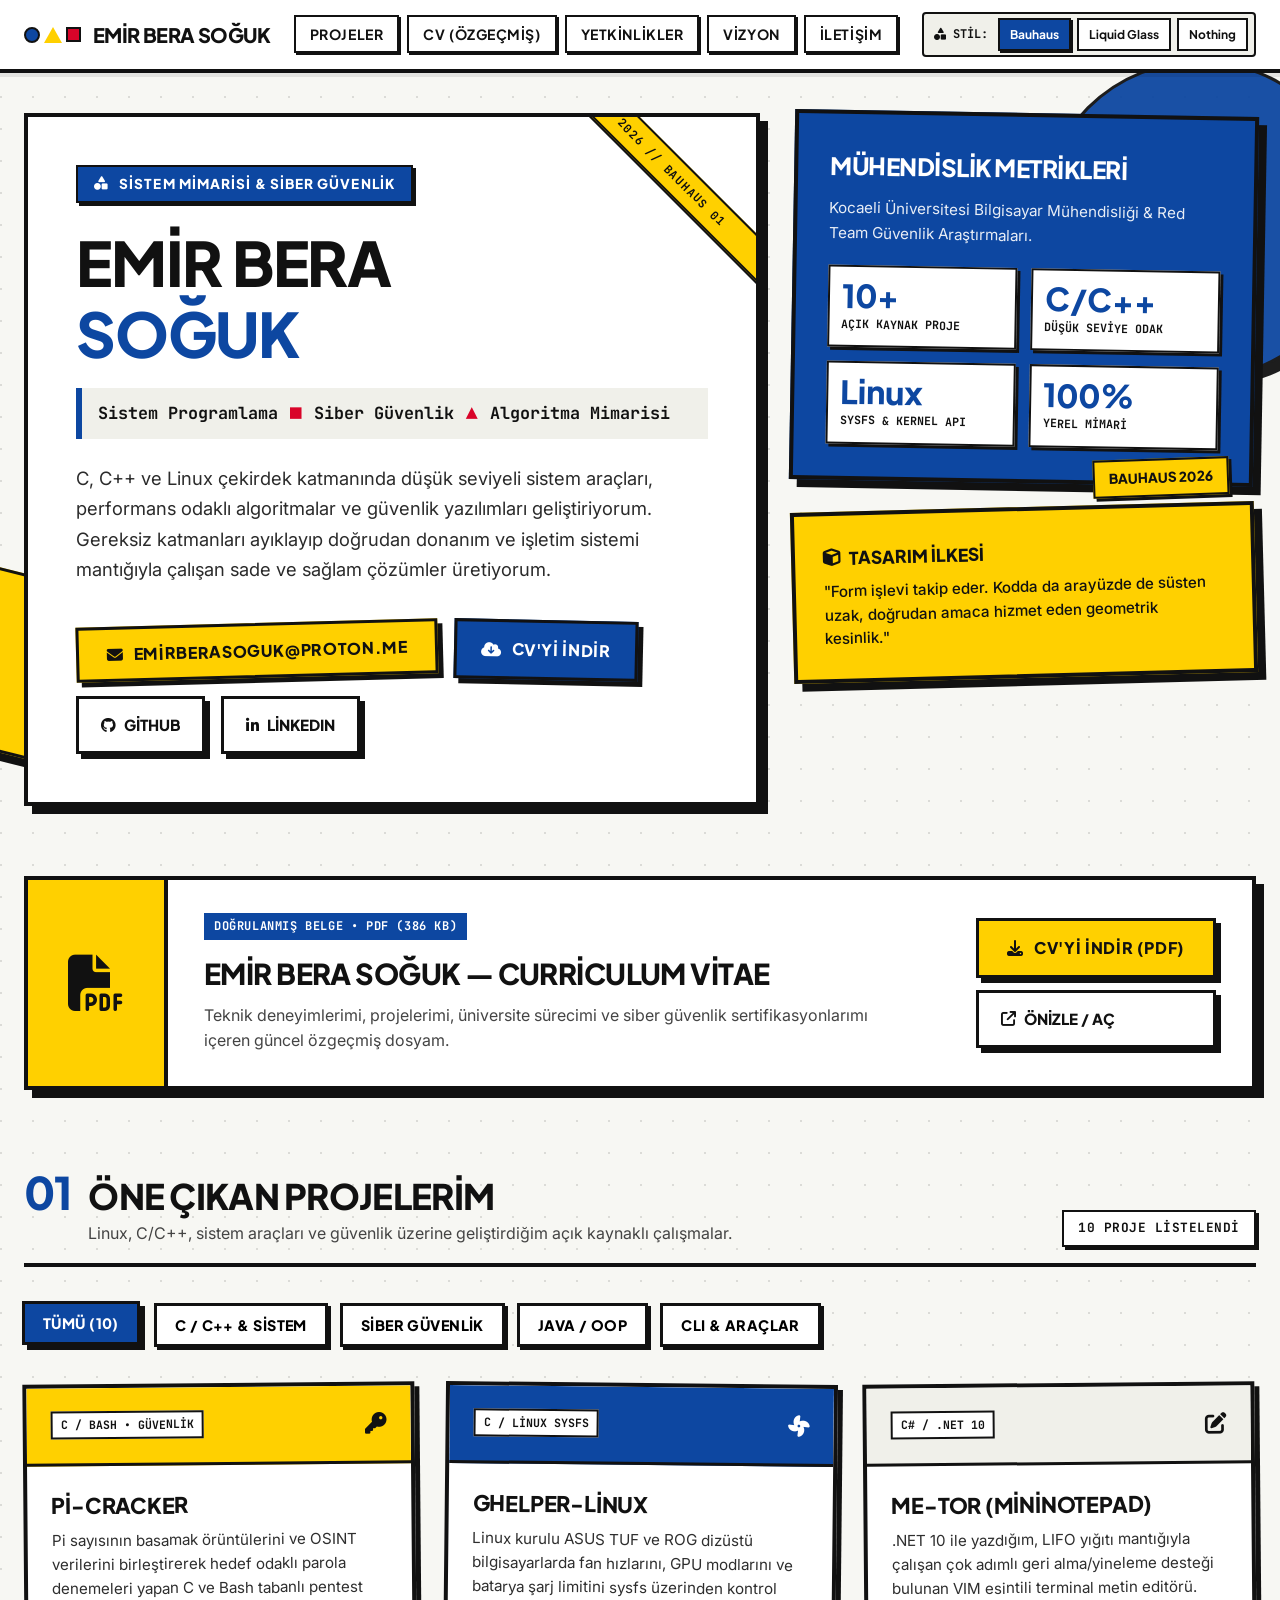
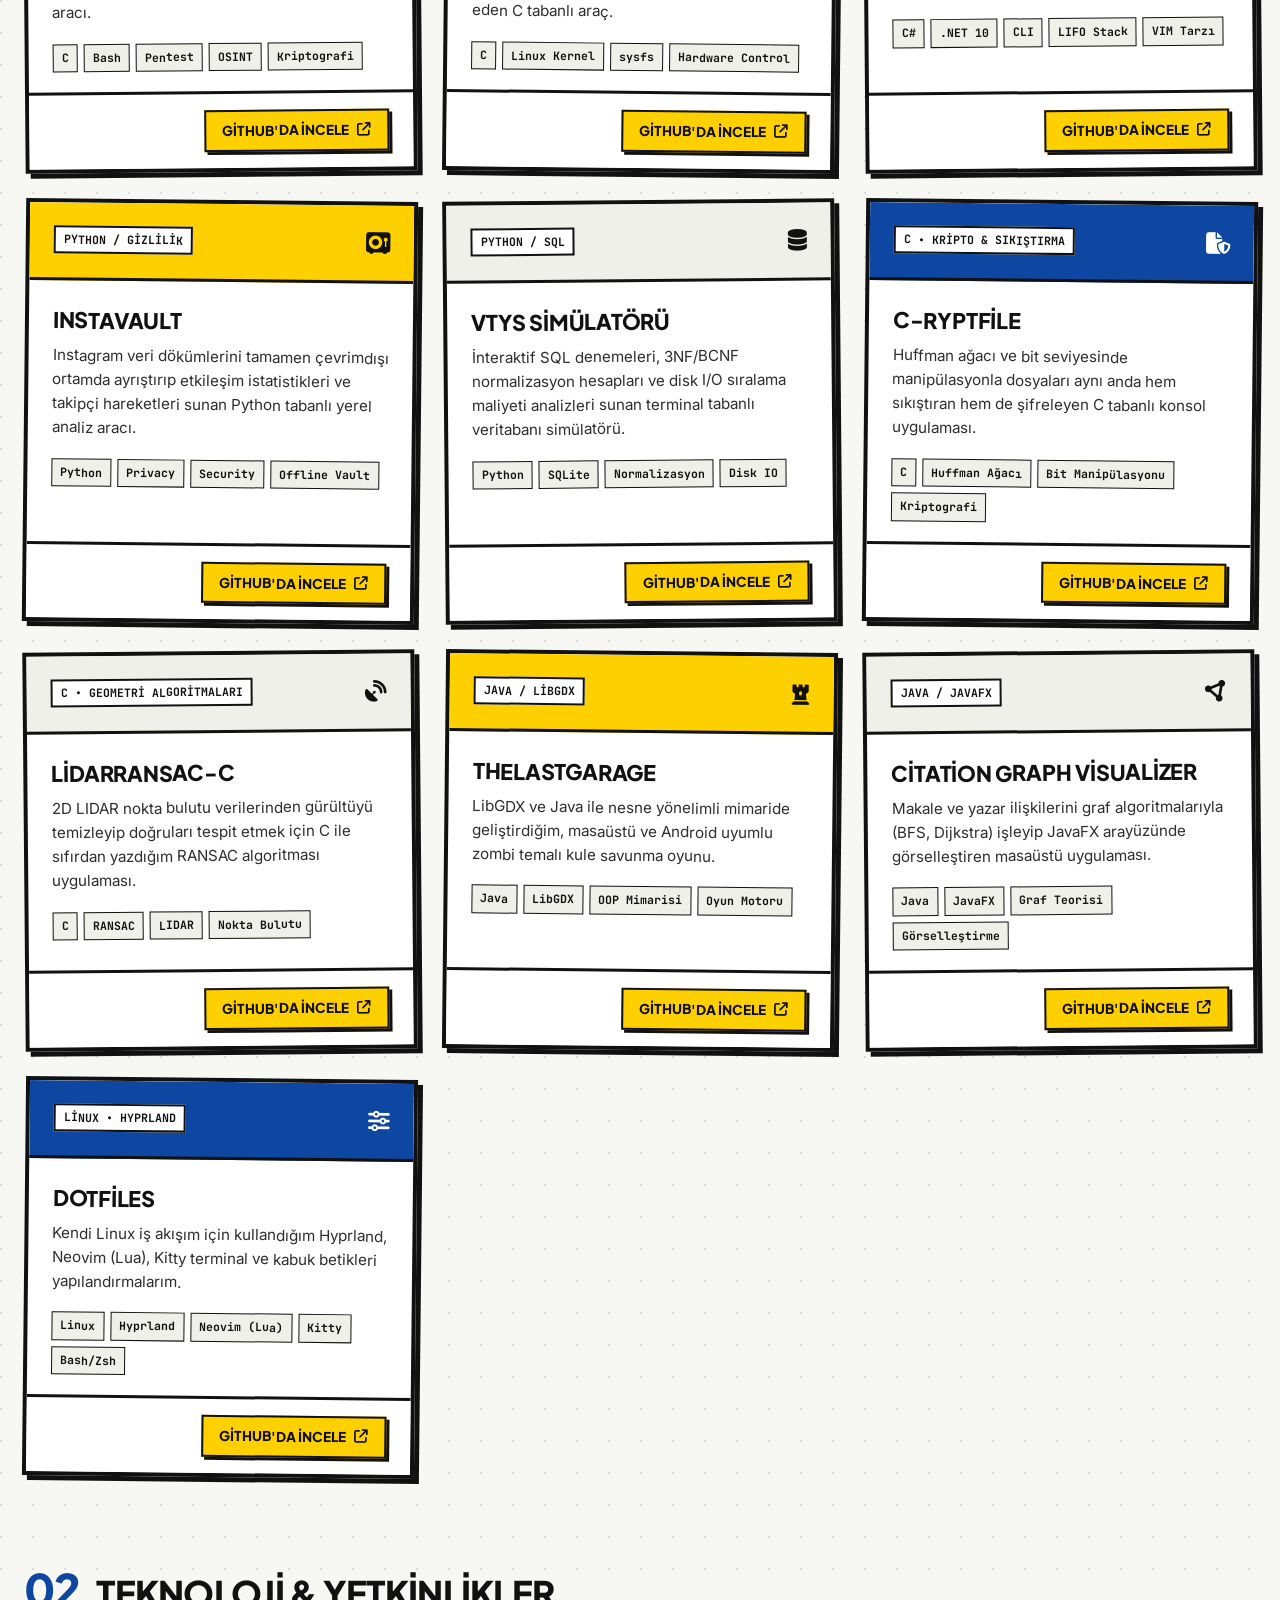
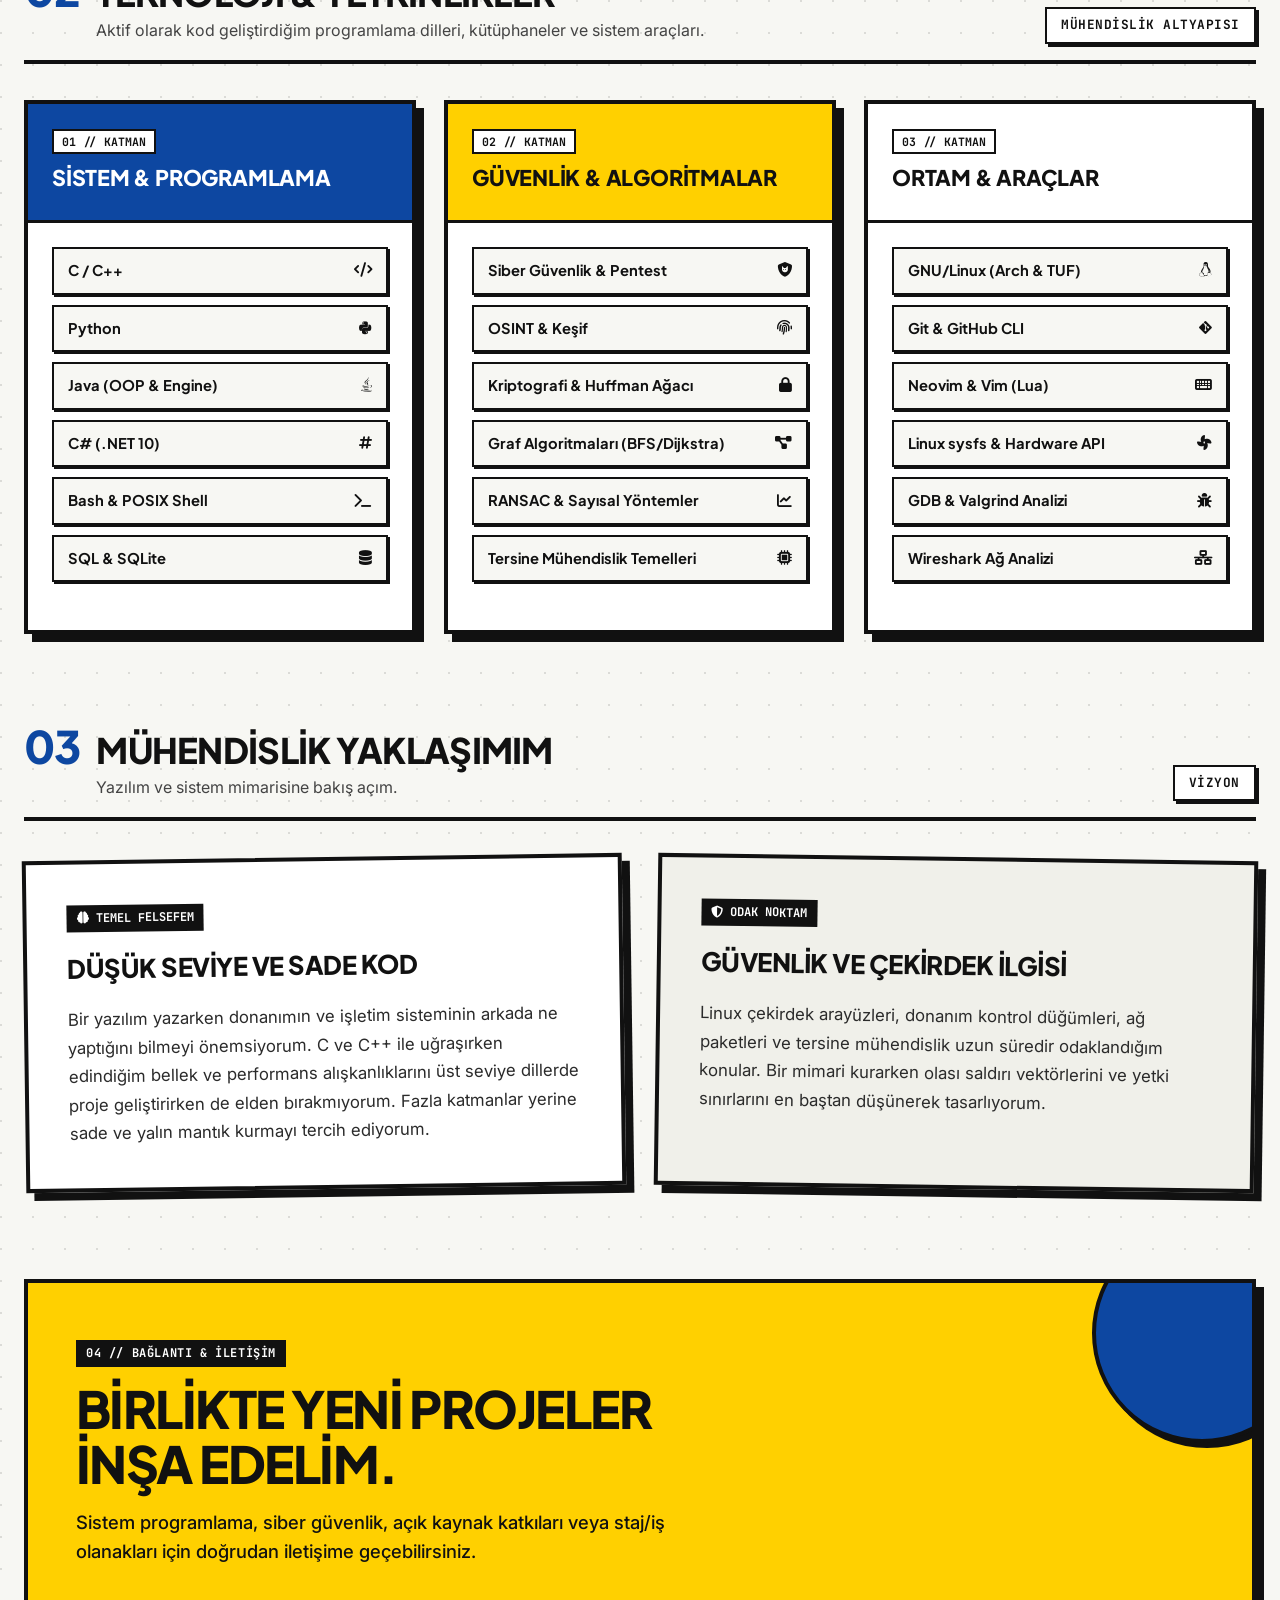
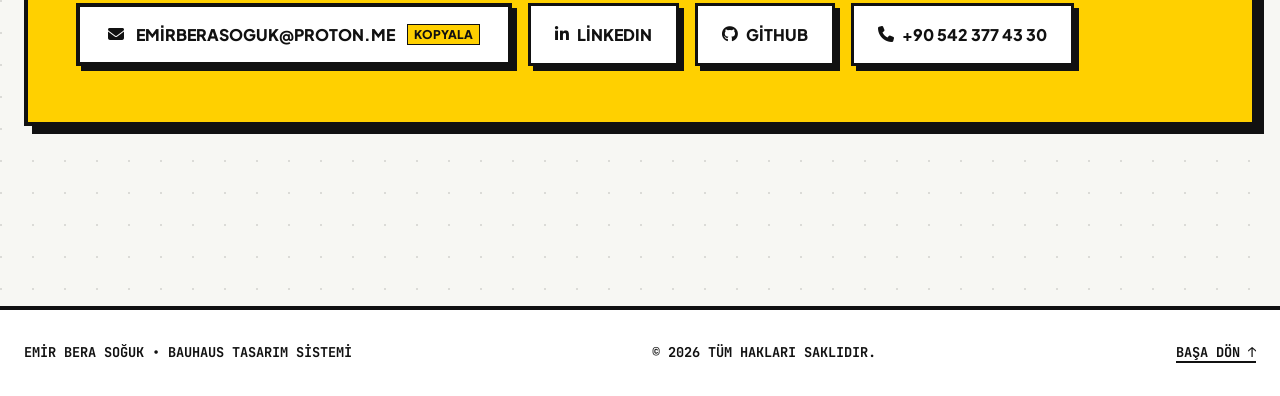
==== commit 4a0fde80: "feat: remove retro theme, improve Bauhaus typography legibility, and add Nothing Tech inspired theme" ====
--- a/index_bauhaus.html
+++ b/index_bauhaus.html
@@ -6,10 +6,10 @@
     <title>Emir Bera Soğuk — Bauhaus Portfolyo</title>
     <meta name="description" content="Emir Bera Soğuk — Sistem Programlama, Düşük Seviye Mimariler ve Siber Güvenlik. Bauhaus tasarım sistemi, asimetrik kompozisyonlar ve geometrik formlar.">
 
-    <!-- Google Fonts: Space Grotesk, Syne, Inter & JetBrains Mono -->
+    <!-- Google Fonts: Plus Jakarta Sans (Crisp Geometric Legibility), Inter & JetBrains Mono -->
     <link rel="preconnect" href="https://fonts.googleapis.com">
     <link rel="preconnect" href="https://fonts.gstatic.com" crossorigin>
-    <link href="https://fonts.googleapis.com/css2?family=Inter:wght@400;500;600;700&family=JetBrains+Mono:wght@500;700&family=Space+Grotesk:wght@500;600;700;800;900&family=Syne:wght@700;800;900&display=swap" rel="stylesheet">
+    <link href="https://fonts.googleapis.com/css2?family=Inter:wght@400;500;600;700&family=JetBrains+Mono:wght@500;700&family=Plus+Jakarta+Sans:wght@500;600;700;800&display=swap" rel="stylesheet">
 
     <!-- FontAwesome 6 -->
     <link rel="stylesheet" href="https://cdnjs.cloudflare.com/ajax/libs/font-awesome/6.5.1/css/all.min.css">
@@ -43,9 +43,9 @@
             --shadow-hard-blue: 5px 5px 0 var(--bh-blue);
             --shadow-hard-yellow: 5px 5px 0 var(--bh-yellow);
 
-            /* Typography */
-            --font-display: 'Syne', 'Space Grotesk', sans-serif;
-            --font-heading: 'Space Grotesk', sans-serif;
+            /* Typography: Highly Legible Geometric System */
+            --font-display: 'Plus Jakarta Sans', -apple-system, BlinkMacSystemFont, sans-serif;
+            --font-heading: 'Plus Jakarta Sans', -apple-system, BlinkMacSystemFont, sans-serif;
             --font-body: 'Inter', -apple-system, BlinkMacSystemFont, sans-serif;
             --font-mono: 'JetBrains Mono', monospace;
 
@@ -380,10 +380,10 @@
 
         .hero-title-giant {
             font-family: var(--font-display);
-            font-size: clamp(2.8rem, 5.5vw, 4.8rem);
-            font-weight: 900;
-            line-height: 1.02;
-            letter-spacing: -0.04em;
+            font-size: clamp(2.4rem, 4.8vw, 4rem);
+            font-weight: 800;
+            line-height: 1.15;
+            letter-spacing: -0.02em;
             text-transform: uppercase;
             margin-bottom: 20px;
         }
@@ -633,21 +633,20 @@
 
         .bh-section-num {
             font-family: var(--font-display);
-            font-size: 3rem;
-            font-weight: 900;
+            font-size: 2.8rem;
+            font-weight: 800;
             line-height: 1;
             color: var(--bh-blue);
-            -webkit-text-stroke: 1.5px var(--bh-black);
-            text-shadow: 2px 2px 0 var(--bh-yellow);
+            letter-spacing: -0.02em;
         }
 
         .bh-section-title {
             font-family: var(--font-display);
-            font-size: clamp(1.8rem, 3.2vw, 2.5rem);
-            font-weight: 900;
-            letter-spacing: -0.03em;
-            text-transform: uppercase;
-            line-height: 1.1;
+            font-size: clamp(1.6rem, 2.8vw, 2.2rem);
+            font-weight: 800;
+            letter-spacing: -0.02em;
+            text-transform: uppercase;
+            line-height: 1.2;
         }
 
         .bh-section-badge {
@@ -838,19 +837,19 @@
 
         .bh-card-title {
             font-family: var(--font-display);
-            font-size: 1.45rem;
-            font-weight: 900;
-            letter-spacing: -0.02em;
-            text-transform: uppercase;
-            margin-bottom: 12px;
-            line-height: 1.15;
+            font-size: 1.35rem;
+            font-weight: 800;
+            letter-spacing: -0.01em;
+            text-transform: uppercase;
+            margin-bottom: 10px;
+            line-height: 1.25;
         }
 
         .bh-card-desc {
-            font-size: 0.94rem;
-            line-height: 1.55;
-            color: #333;
-            margin-bottom: 20px;
+            font-size: 0.95rem;
+            line-height: 1.6;
+            color: #2e2e2e;
+            margin-bottom: 18px;
         }
 
         .bh-tag-cluster {
@@ -1245,7 +1244,7 @@
                 <span class="style-label"><i class="fa-solid fa-shapes"></i> Stil:</span>
                 <a href="index.html" class="style-choice-btn active" title="Bauhaus Tasarımı">Bauhaus</a>
                 <a href="index_glass.html" class="style-choice-btn" title="iOS 27 Liquid Glass">Liquid Glass</a>
-                <a href="index_retro.html" class="style-choice-btn" title="TTY Retro Terminal">Retro</a>
+                <a href="index_nothing.html" class="style-choice-btn" title="Nothing Tech (us.nothing.tech)">Nothing</a>
             </div>
         </div>
     </header>
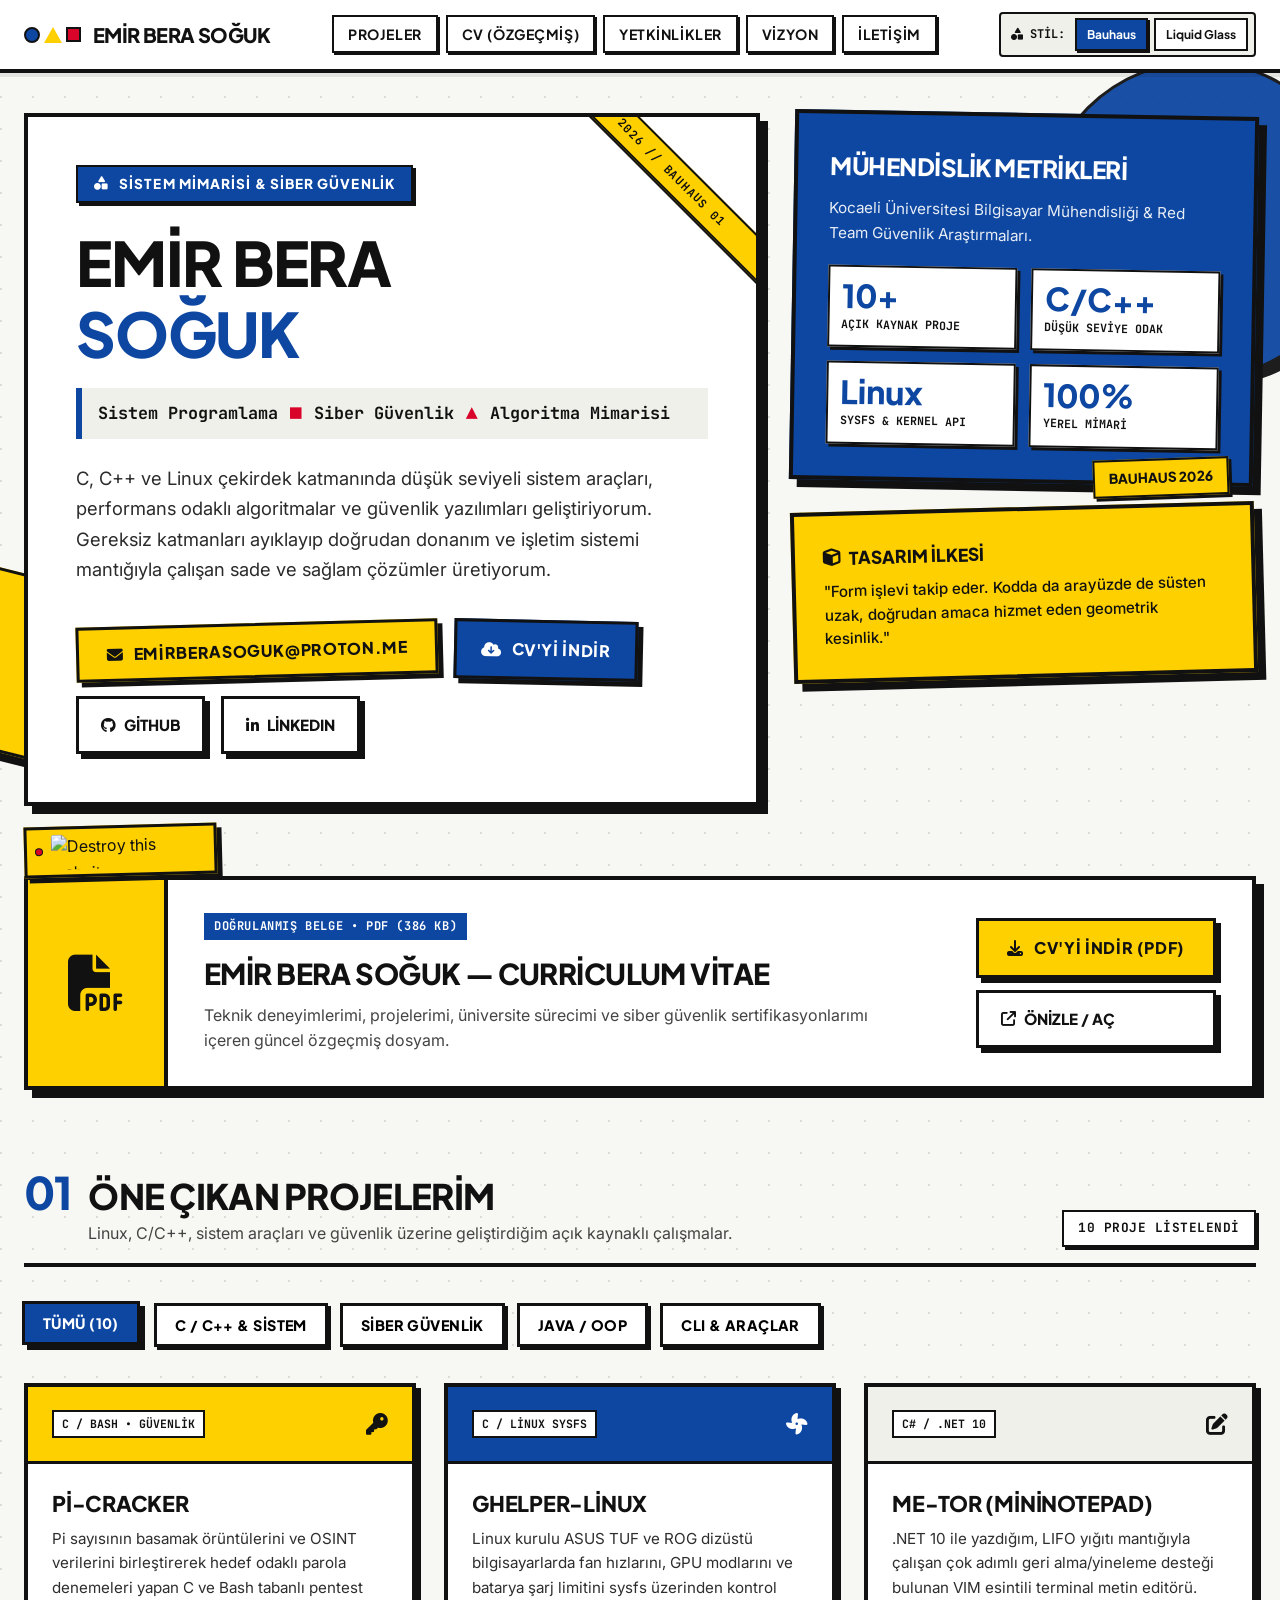
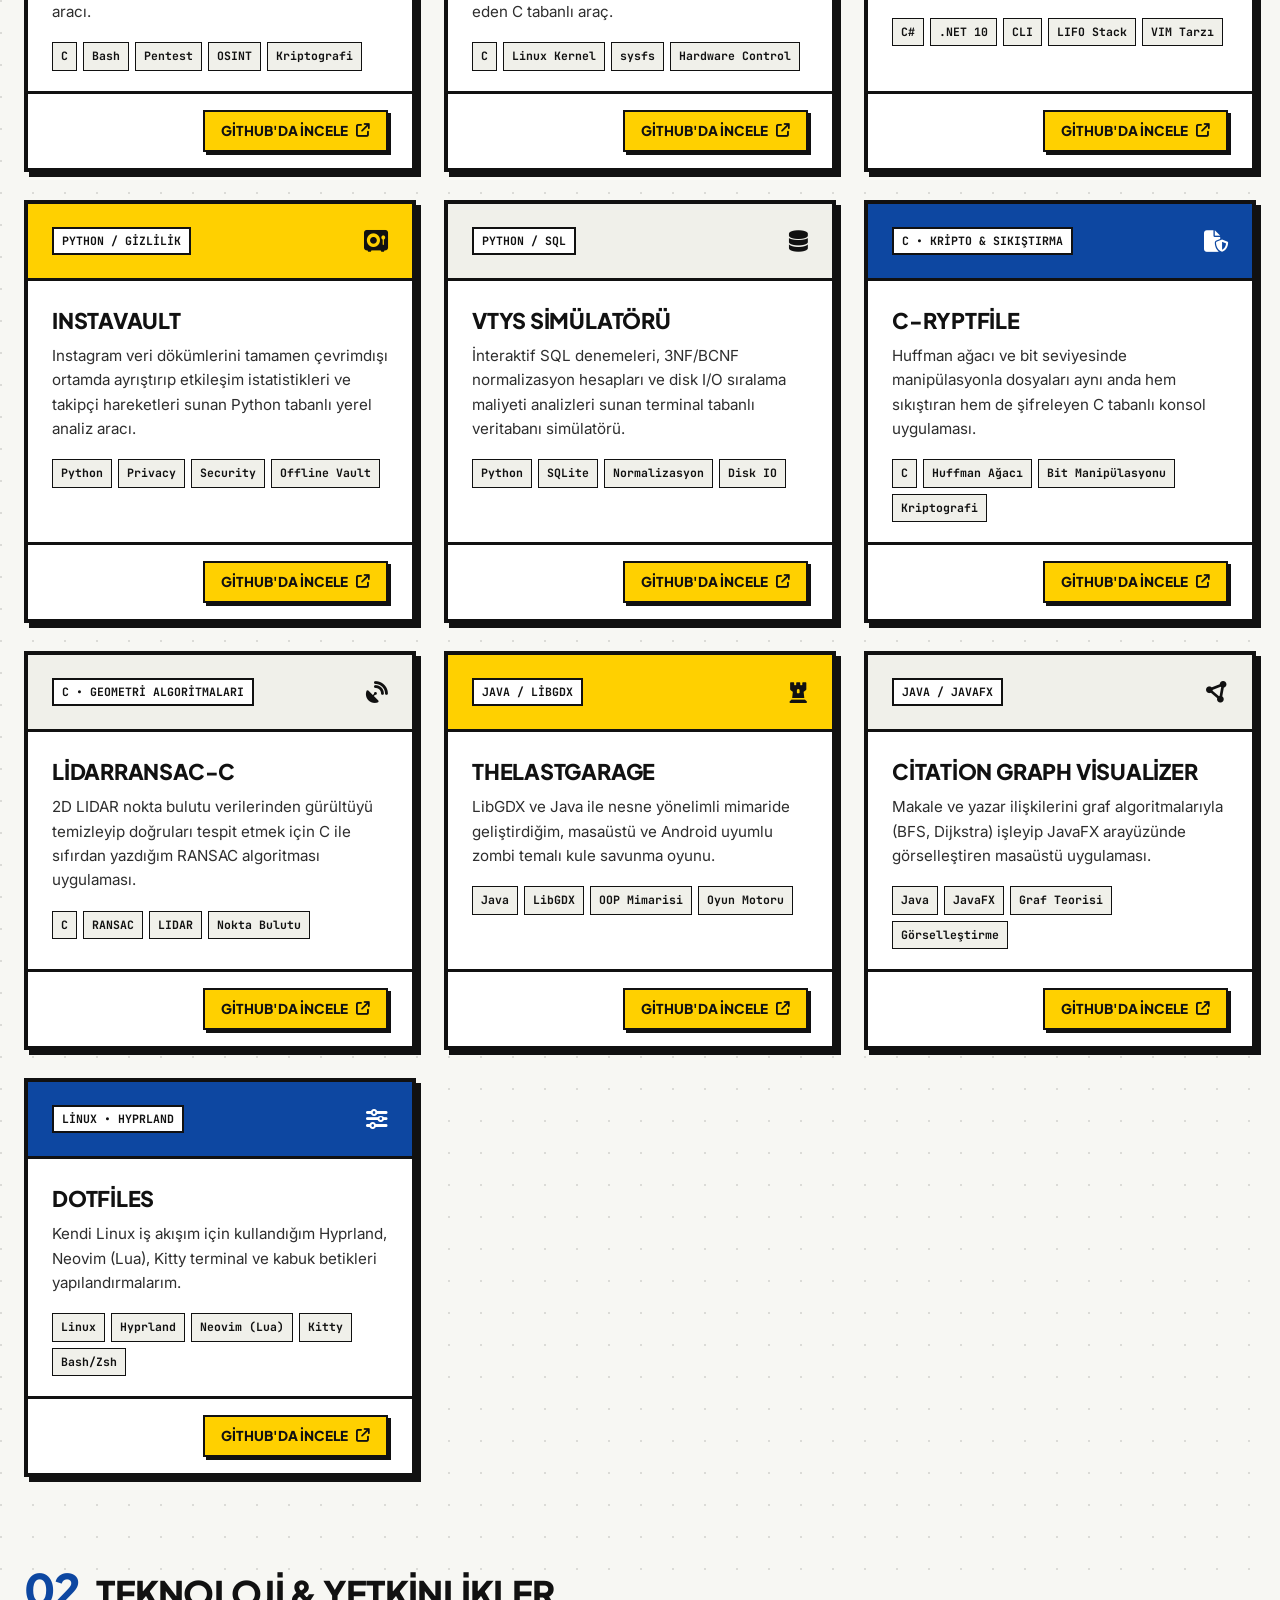
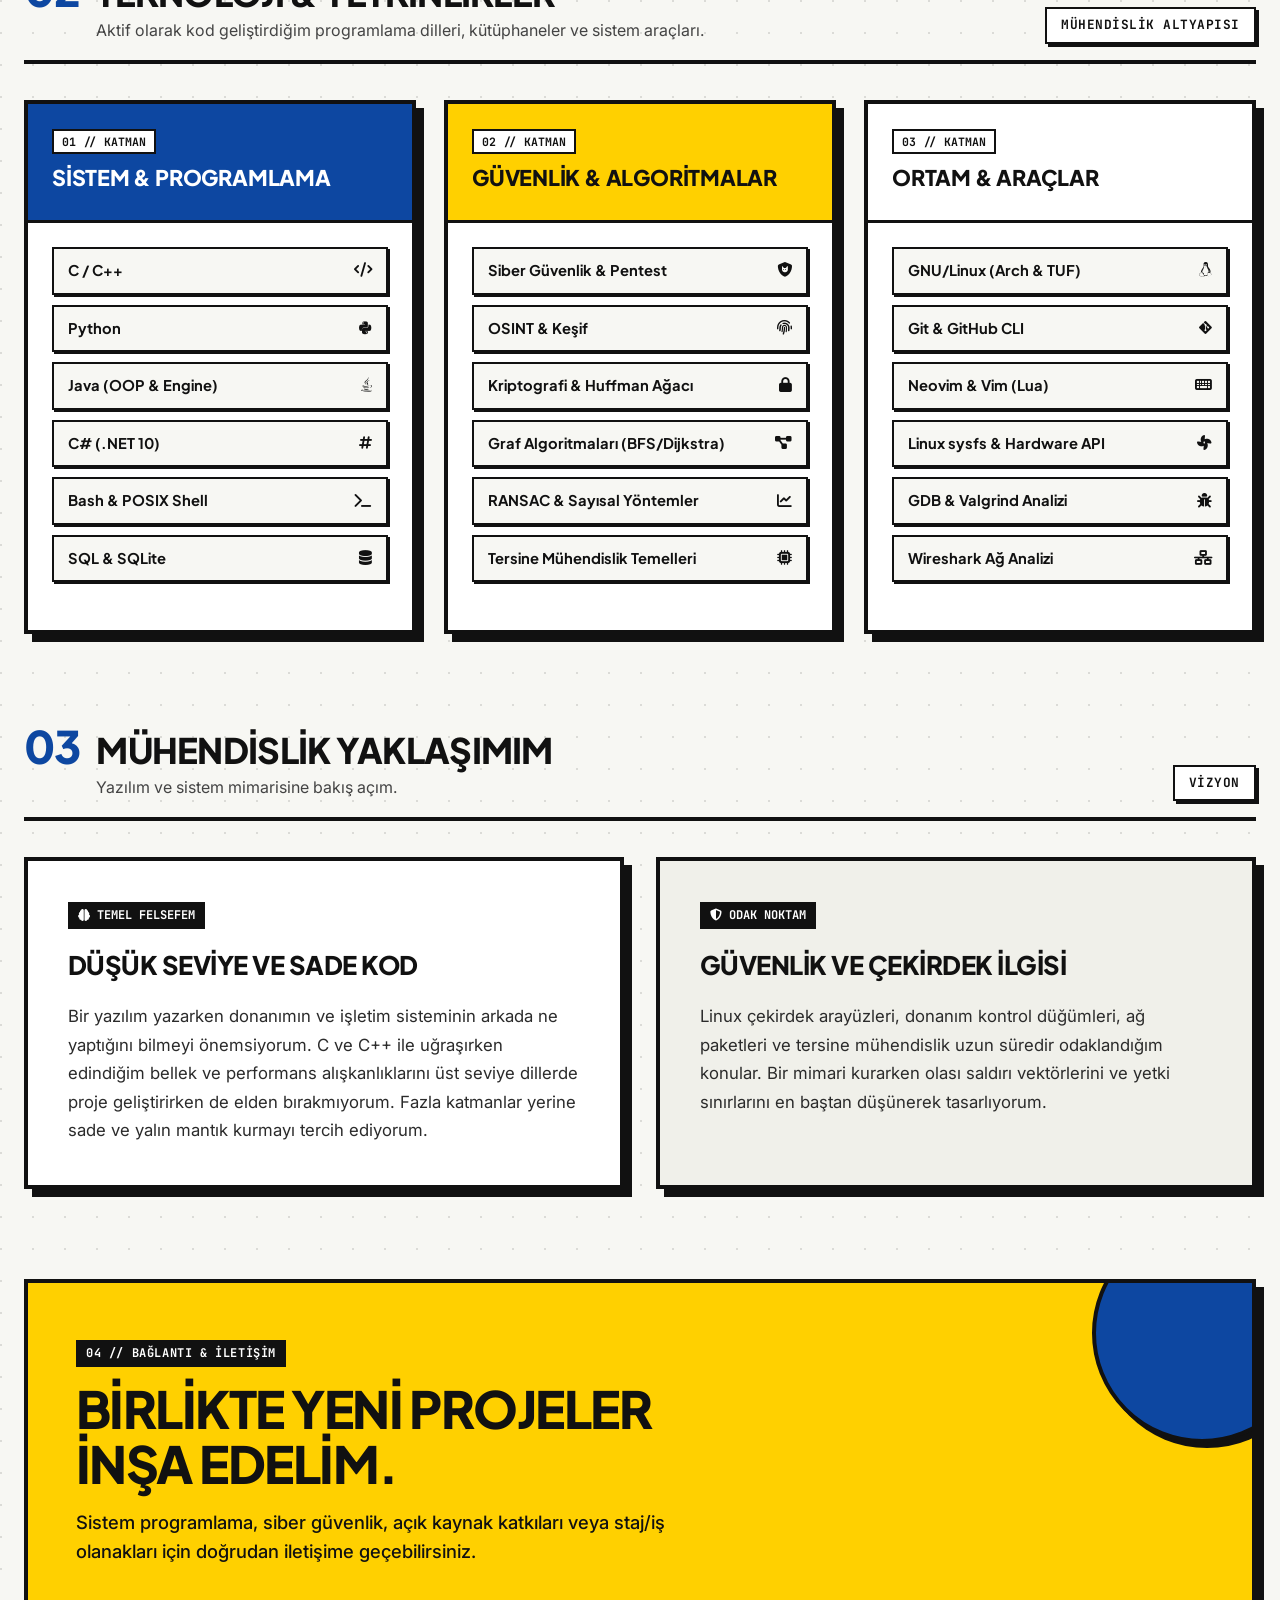
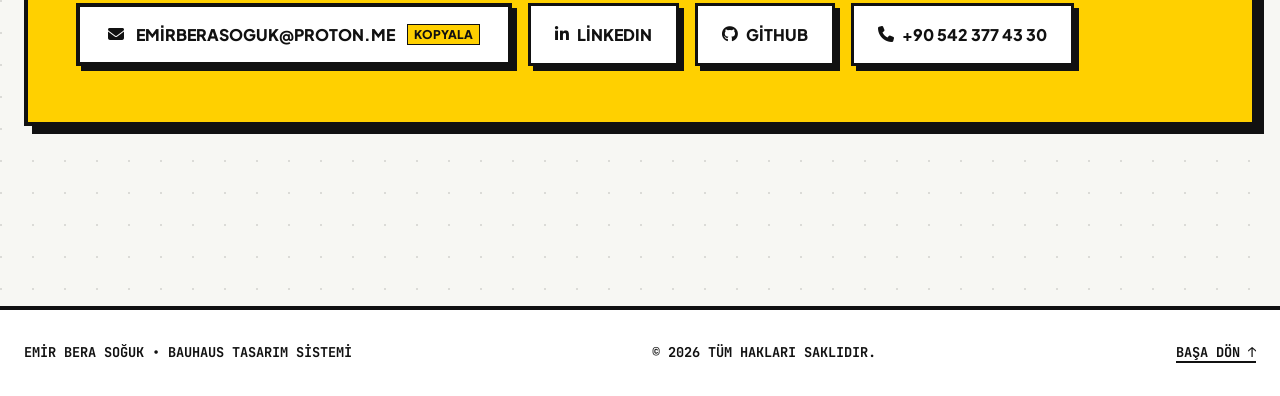
==== commit b762257f: "feat: remove Nothing theme, add mobile touch support and animations, and integrate Destroy Website b" ====
--- a/index_bauhaus.html
+++ b/index_bauhaus.html
@@ -1161,48 +1161,311 @@
         }
 
         /* ==========================================================================
-           RESPONSIVE REFINEMENTS
+           DESTROY WEBSITE FLOATING BAUHAUS BADGE
+           ========================================================================== */
+        .destroy-badge-wrap {
+            position: fixed;
+            bottom: 24px;
+            left: 24px;
+            z-index: 999;
+        }
+
+        .destroy-badge-bh {
+            display: inline-flex;
+            align-items: center;
+            background: var(--bh-yellow);
+            border: var(--border-thick);
+            box-shadow: var(--shadow-hard);
+            padding: 5px 8px;
+            transform: rotate(-1.5deg);
+            transition: var(--transition-tactile);
+            text-decoration: none;
+            cursor: pointer;
+        }
+
+        .destroy-badge-bh:hover {
+            transform: rotate(0deg) translate(-2px, -2px) scale(1.04);
+            box-shadow: var(--shadow-hard-lg);
+            background: var(--bh-white);
+        }
+
+        .destroy-bh-inner {
+            display: flex;
+            align-items: center;
+            gap: 8px;
+        }
+
+        .destroy-bh-indicator {
+            width: 8px;
+            height: 8px;
+            background: var(--bh-red);
+            border-radius: 50%;
+            border: 1.5px solid var(--bh-black);
+            animation: pulseDestroy 2s infinite ease-in-out;
+        }
+
+        @keyframes pulseDestroy {
+            0%, 100% { transform: scale(1); opacity: 1; }
+            50% { transform: scale(1.35); opacity: 0.6; }
+        }
+
+        .destroy-badge-bh img {
+            display: block;
+            border-radius: 4px;
+            max-width: 155px;
+            height: auto;
+        }
+
+        /* ==========================================================================
+           RESPONSIVE REFINEMENTS & MOBILE KINETIC ANIMATIONS
            ========================================================================== */
         @media (max-width: 1024px) {
             .hero-bauhaus {
                 grid-template-columns: 1fr;
+                gap: 28px;
             }
             .skills-bauhaus-grid {
                 grid-template-columns: 1fr;
+                gap: 20px;
             }
             .cv-bauhaus-banner {
                 grid-template-columns: 1fr;
             }
             .cv-color-block {
-                height: 90px;
+                height: 80px;
                 border-right: none;
                 border-bottom: var(--border-heavy);
+                font-size: 2.5rem;
             }
             .about-bauhaus-duo {
                 grid-template-columns: 1fr;
+                gap: 24px;
+            }
+        }
+
+        @media (max-width: 768px) {
+            .top-bauhaus-strip {
+                padding: 4px 0;
+            }
+            .strip-inner {
+                padding: 10px 16px;
+                gap: 12px;
+            }
+            .brand-bauhaus {
+                font-size: 1.05rem;
+            }
+            .nav-links-bauhaus {
+                width: 100%;
+                overflow-x: auto;
+                flex-wrap: nowrap;
+                -webkit-overflow-scrolling: touch;
+                padding-bottom: 6px;
+                gap: 6px;
+                scrollbar-width: none;
+            }
+            .nav-links-bauhaus::-webkit-scrollbar {
+                display: none;
+            }
+            .nav-item-btn {
+                flex-shrink: 0;
+                padding: 7px 12px;
+                font-size: 0.78rem;
+            }
+            .style-switcher-menu {
+                margin-left: auto;
+            }
+            .main-container {
+                padding: 24px 16px 90px;
+            }
+            /* Projects filter scrollable on mobile */
+            .projects-filter-bar {
+                overflow-x: auto;
+                flex-wrap: nowrap;
+                -webkit-overflow-scrolling: touch;
+                padding-bottom: 10px;
+                gap: 8px;
+                scrollbar-width: none;
+            }
+            .projects-filter-bar::-webkit-scrollbar {
+                display: none;
+            }
+            .bh-filter-btn {
+                flex-shrink: 0;
+                padding: 8px 14px;
+                font-size: 0.82rem;
+            }
+            /* Optimized background geometry on mobile */
+            .shape-circle-blue {
+                width: 180px;
+                height: 180px;
+                top: 40px;
+                right: -60px;
+                opacity: 0.35;
+            }
+            .shape-square-yellow {
+                width: 110px;
+                height: 110px;
+                top: 500px;
+                left: -35px;
+                opacity: 0.4;
+            }
+            .shape-triangle-red {
+                border-left-width: 60px;
+                border-right-width: 60px;
+                border-bottom-width: 110px;
+                top: 1300px;
+                right: -25px;
+                opacity: 0.35;
+            }
+            .shape-pill-blue {
+                width: 140px;
+                height: 50px;
+                top: 2200px;
+                opacity: 0.35;
+            }
+            .shape-stripes-block {
+                width: 90px;
+                height: 90px;
+                top: 3000px;
+                opacity: 0.4;
             }
         }
 
         @media (max-width: 640px) {
             .hero-poster-block {
-                padding: 28px 20px;
+                padding: 28px 18px;
+                box-shadow: var(--shadow-hard);
             }
             .hero-poster-block::before {
                 display: none;
             }
+            .hero-title-giant {
+                font-size: 2.3rem;
+            }
+            .hero-subrole {
+                font-size: 0.85rem;
+                padding: 8px 12px;
+                gap: 8px;
+            }
+            .hero-manifesto {
+                font-size: 1rem;
+                margin-bottom: 26px;
+            }
+            .irregular-button-cluster {
+                flex-direction: column;
+                align-items: stretch;
+                gap: 12px;
+            }
+            .btn-bh-primary, .btn-bh-blue, .btn-bh-white {
+                width: 100%;
+                justify-content: center;
+                transform: none !important;
+                padding: 13px 18px;
+                font-size: 0.92rem;
+            }
+            .cv-text-block {
+                padding: 24px 18px;
+            }
+            .cv-cta-actions {
+                padding: 0 18px 24px;
+            }
+            .cv-main-head {
+                font-size: 1.35rem;
+            }
             .projects-bauhaus-grid {
                 grid-template-columns: 1fr;
-            }
-            .bh-card:nth-child(even), .bh-card:nth-child(odd) {
+                gap: 20px;
+            }
+            .bh-card {
                 transform: none !important;
+                box-shadow: var(--shadow-hard);
+            }
+            .bh-card:hover {
+                transform: translateY(-2px) !important;
+            }
+            .bh-card-header {
+                padding: 16px 18px;
+            }
+            .bh-card-body {
+                padding: 20px 18px 16px;
+            }
+            .bh-card-footer {
+                padding: 14px 18px;
+            }
+            .about-panel {
+                padding: 26px 18px;
+                transform: none !important;
             }
             .contact-bauhaus-poster {
-                padding: 32px 20px;
+                padding: 32px 18px;
+                box-shadow: var(--shadow-hard);
+            }
+            .contact-title-huge {
+                font-size: 2rem;
+            }
+            .contact-actions-row {
+                flex-direction: column;
+                gap: 12px;
+            }
+            .btn-contact-email {
+                width: 100%;
+                justify-content: center;
+                font-size: 0.92rem;
+                padding: 14px 16px;
+            }
+            .contact-actions-row .btn-bh-white {
+                width: 100%;
+                justify-content: center;
+            }
+            /* Mobile Destroy Badge Placement */
+            .destroy-badge-wrap {
+                bottom: 14px;
+                left: 14px;
+            }
+            .destroy-badge-bh {
+                padding: 3px 6px;
+                transform: none !important;
+                box-shadow: 3px 3px 0 var(--bh-black);
+            }
+            .destroy-badge-bh img {
+                max-width: 130px;
+            }
+            /* Toast positioning on mobile */
+            .bh-toast {
+                bottom: 14px;
+                right: 14px;
+                left: auto;
+                max-width: calc(100vw - 160px);
+                padding: 12px 16px;
+                font-size: 0.8rem;
             }
             .footer-inner {
                 flex-direction: column;
                 text-align: center;
-            }
+                gap: 12px;
+            }
+        }
+
+        /* Mobile Touch Tactile Spring Feedback */
+        @media (hover: none) and (pointer: coarse) {
+            button:active, a:active {
+                transform: scale(0.97) !important;
+                transition: transform 0.08s ease !important;
+            }
+            .bh-card:active {
+                transform: scale(0.985) !important;
+            }
+        }
+
+        /* Kinetic Scroll Entrance */
+        .reveal-on-scroll {
+            opacity: 0;
+            transform: translateY(22px);
+            transition: opacity 0.45s cubic-bezier(0.16, 1, 0.3, 1), transform 0.45s cubic-bezier(0.16, 1, 0.3, 1);
+        }
+        .reveal-on-scroll.revealed {
+            opacity: 1;
+            transform: translateY(0);
         }
     </style>
 </head>
@@ -1239,12 +1502,11 @@
                 </ul>
             </nav>
 
-            <!-- Theme / Style Switcher Hub: All styles preserved -->
+            <!-- Theme / Style Switcher Hub -->
             <div class="style-switcher-menu" title="Farklı Tasarım Varyantlarını Dene">
                 <span class="style-label"><i class="fa-solid fa-shapes"></i> Stil:</span>
                 <a href="index.html" class="style-choice-btn active" title="Bauhaus Tasarımı">Bauhaus</a>
                 <a href="index_glass.html" class="style-choice-btn" title="iOS 27 Liquid Glass">Liquid Glass</a>
-                <a href="index_nothing.html" class="style-choice-btn" title="Nothing Tech (us.nothing.tech)">Nothing</a>
             </div>
         </div>
     </header>
@@ -1893,6 +2155,16 @@
             </div>
         </div>
     </footer>
+
+    <!-- Bauhaus Destroy This Website Floating Badge -->
+    <aside class="destroy-badge-wrap" aria-label="Eğlence">
+        <a href="https://destroy.spritefusion.com/?from=badge&url=emirberasoguk.github.io" target="_blank" rel="noopener noreferrer" class="destroy-badge-bh" title="Bu siteyi parçala!">
+            <div class="destroy-bh-inner">
+                <span class="destroy-bh-indicator" title="İnteraktif"></span>
+                <img src="https://destroy.spritefusion.com/badge-light.svg" alt="Destroy this website" width="160" height="36" loading="lazy">
+            </div>
+        </a>
+    </aside>
 
     <!-- Tactile Bauhaus Toast Notification -->
     <div class="bh-toast" id="bhToast" role="alert" aria-live="polite">
@@ -1967,6 +2239,27 @@
                 }
             });
         });
+
+        // 4. Mobile Kinetic Scroll Reveal & Geometric Parallax
+        document.addEventListener('DOMContentLoaded', () => {
+            const cards = document.querySelectorAll('.bh-card, .skill-pillar, .about-panel, .cv-bauhaus-banner');
+            cards.forEach(card => card.classList.add('reveal-on-scroll'));
+
+            if ('IntersectionObserver' in window) {
+                const observer = new IntersectionObserver((entries) => {
+                    entries.forEach(entry => {
+                        if (entry.isIntersecting) {
+                            entry.target.classList.add('revealed');
+                            observer.unobserve(entry.target);
+                        }
+                    });
+                }, { threshold: 0.12 });
+
+                cards.forEach(card => observer.observe(card));
+            } else {
+                cards.forEach(card => card.classList.add('revealed'));
+            }
+        });
     </script>
 </body>
 </html>
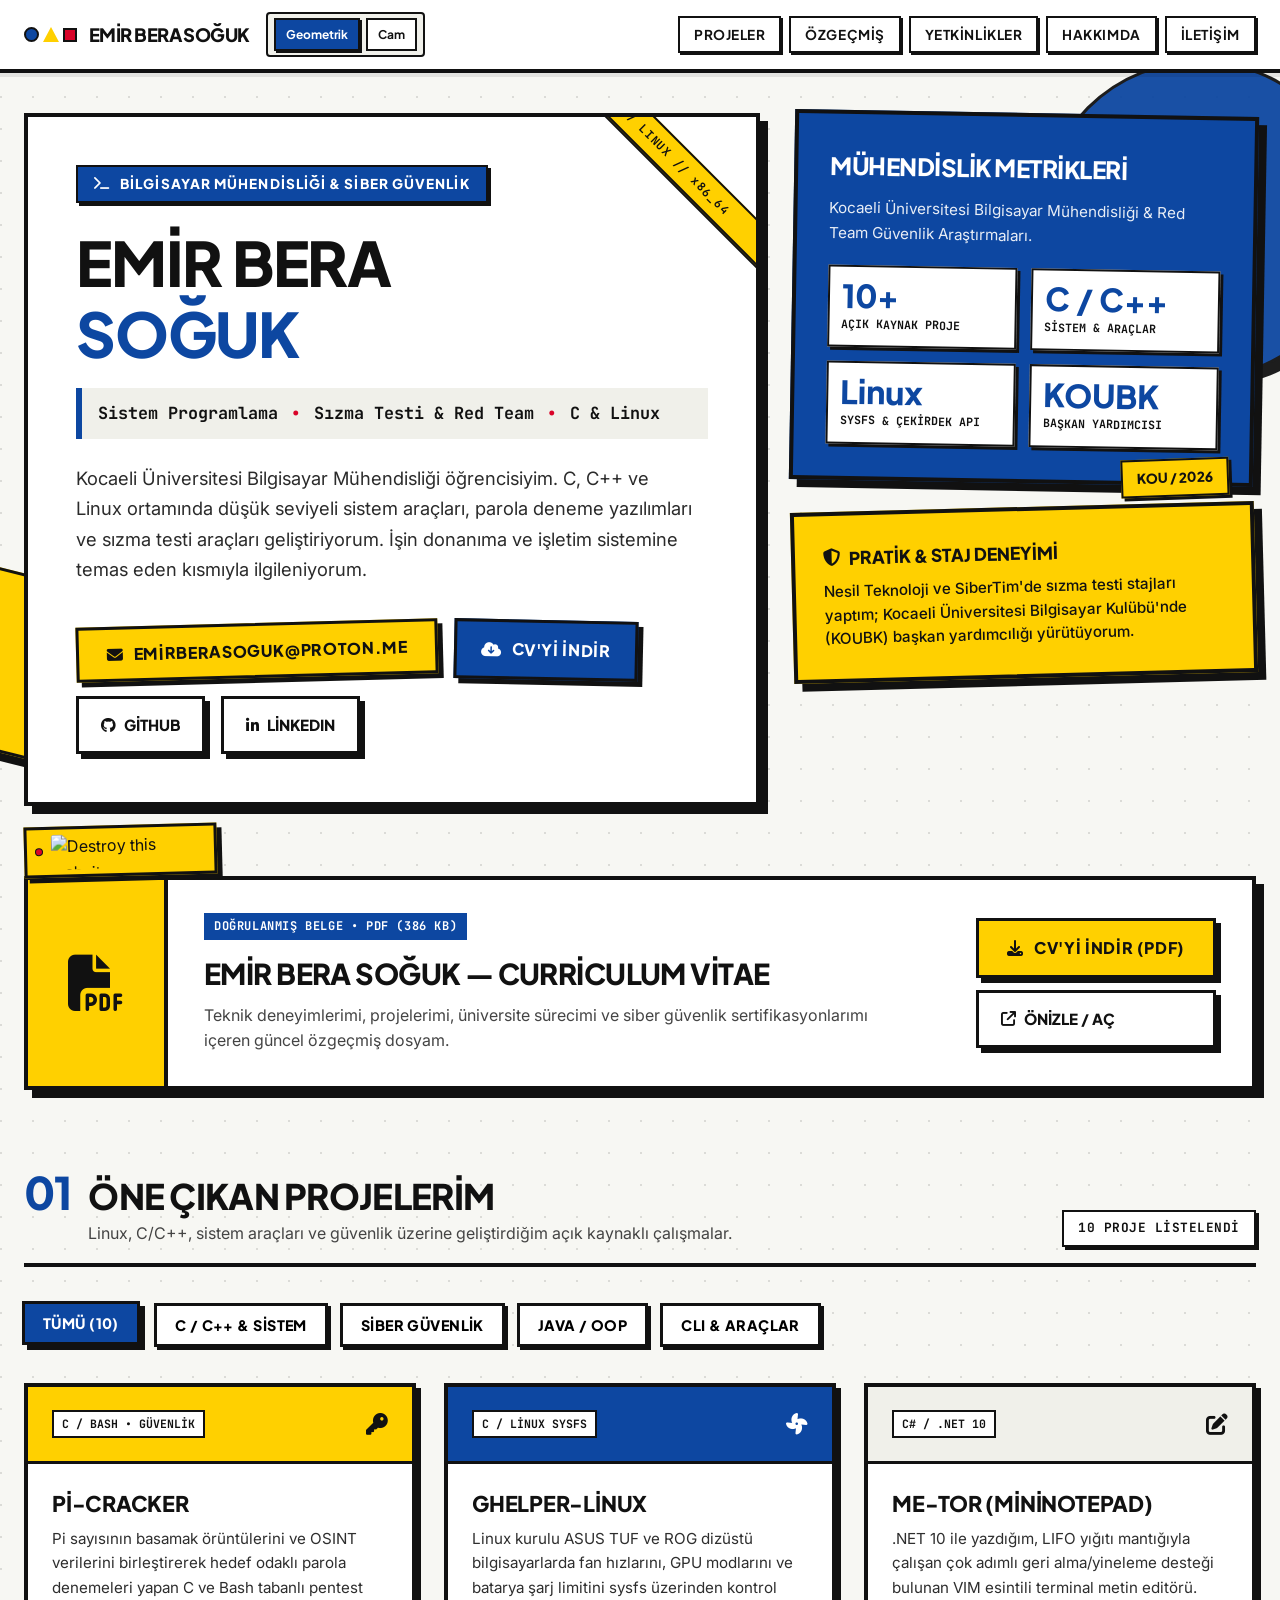
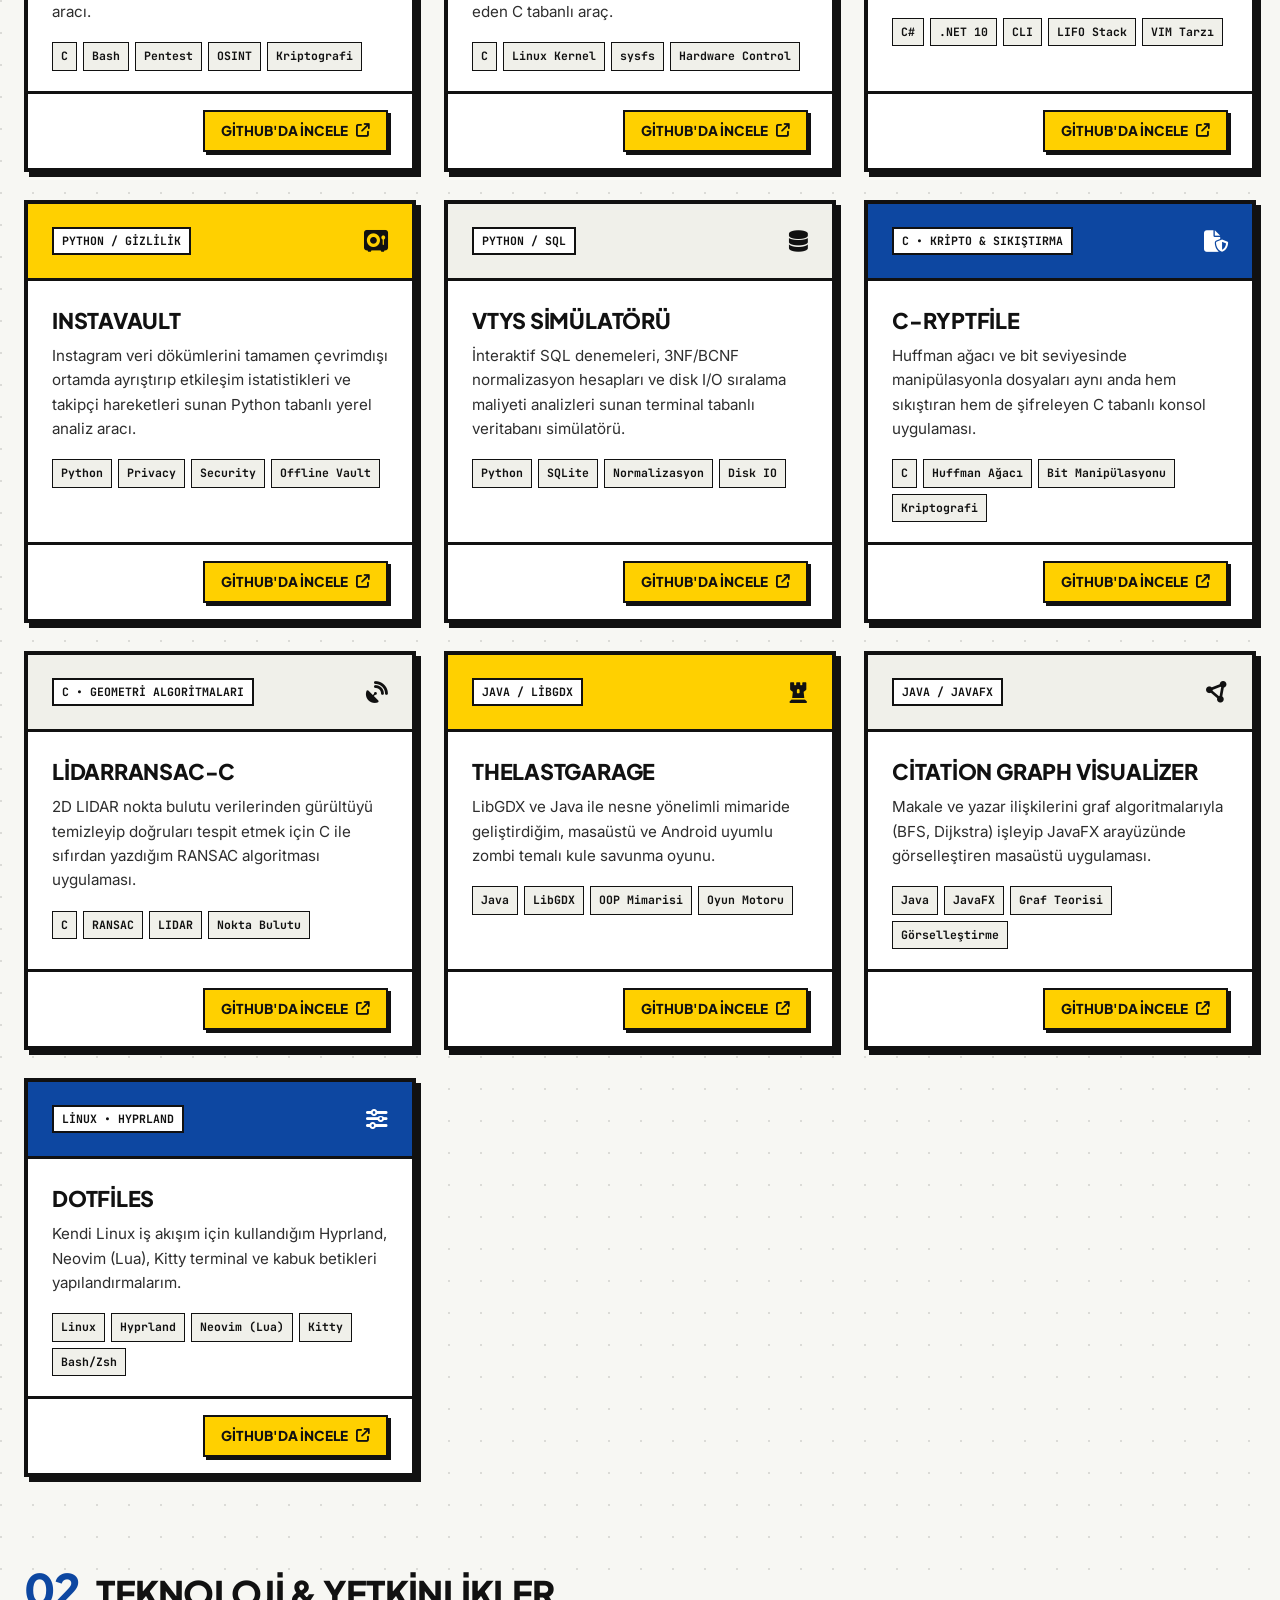
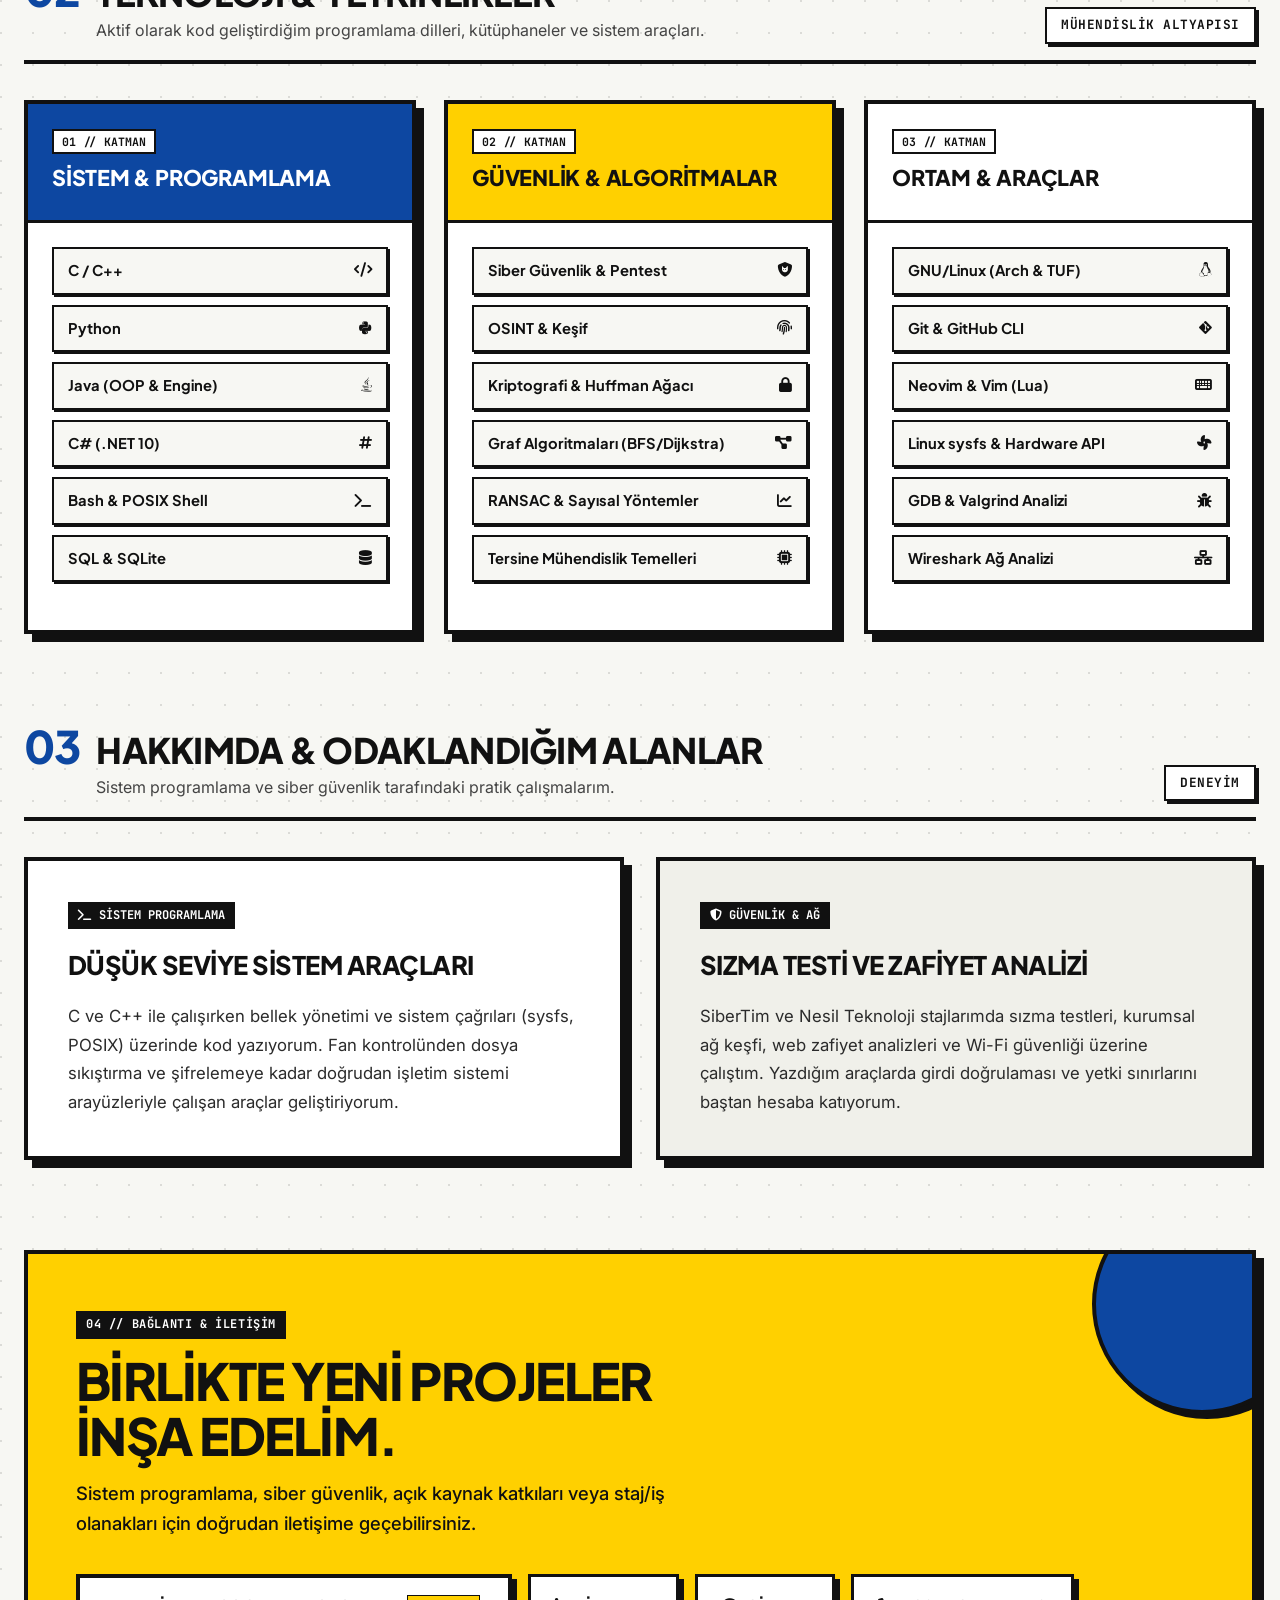
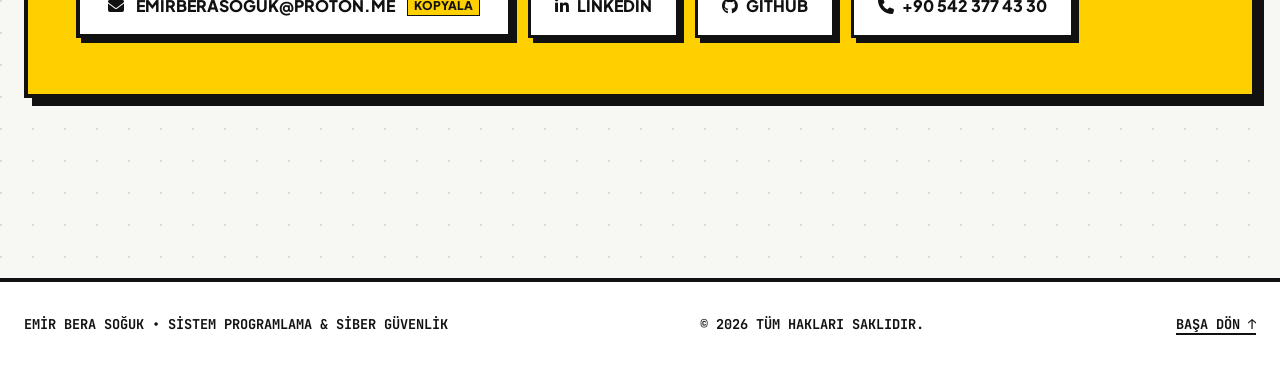
==== commit 47412c0b: "fix(mobile): eliminate top bar horizontal overflow, clean Bauhaus self-references, and humanize copy" ====
--- a/index_bauhaus.html
+++ b/index_bauhaus.html
@@ -3,8 +3,8 @@
 <head>
     <meta charset="UTF-8">
     <meta name="viewport" content="width=device-width, initial-scale=1.0">
-    <title>Emir Bera Soğuk — Bauhaus Portfolyo</title>
-    <meta name="description" content="Emir Bera Soğuk — Sistem Programlama, Düşük Seviye Mimariler ve Siber Güvenlik. Bauhaus tasarım sistemi, asimetrik kompozisyonlar ve geometrik formlar.">
+    <title>Emir Bera Soğuk | Sistem Programlama ve Siber Güvenlik</title>
+    <meta name="description" content="Emir Bera Soğuk kişisel portfolyosu. C, C++, Linux sistem araçları, siber güvenlik ve açık kaynak projelerim.">
 
     <!-- Google Fonts: Plus Jakarta Sans (Crisp Geometric Legibility), Inter & JetBrains Mono -->
     <link rel="preconnect" href="https://fonts.googleapis.com">
@@ -64,6 +64,9 @@
         html {
             scroll-behavior: smooth;
             font-size: 16px;
+            width: 100%;
+            max-width: 100vw;
+            overflow-x: hidden;
         }
 
         body {
@@ -72,9 +75,10 @@
             font-family: var(--font-body);
             line-height: 1.6;
             overflow-x: hidden;
+            width: 100%;
+            max-width: 100vw;
             position: relative;
             min-height: 100vh;
-            /* Bauhaus subtle dot grid wallpaper */
             background-image: 
                 radial-gradient(circle at 1px 1px, rgba(17, 17, 17, 0.12) 1.5px, transparent 0);
             background-size: 32px 32px;
@@ -96,6 +100,8 @@
         .bg-shapes-container {
             position: fixed;
             inset: 0;
+            width: 100%;
+            max-width: 100vw;
             pointer-events: none;
             z-index: 0;
             overflow: hidden;
@@ -194,6 +200,8 @@
             background: var(--bh-white);
             border-bottom: var(--border-heavy);
             box-shadow: 0 4px 0 rgba(0, 0, 0, 0.08);
+            width: 100%;
+            max-width: 100vw;
         }
 
         .strip-inner {
@@ -204,7 +212,20 @@
             align-items: center;
             justify-content: space-between;
             gap: 16px;
-            flex-wrap: wrap;
+            width: 100%;
+            box-sizing: border-box;
+        }
+
+        .strip-brand-row {
+            display: flex;
+            align-items: center;
+            gap: 16px;
+        }
+
+        .strip-nav-wrapper {
+            display: flex;
+            align-items: center;
+            min-width: 0;
         }
 
         .brand-bauhaus {
@@ -212,8 +233,8 @@
             align-items: center;
             gap: 12px;
             font-family: var(--font-display);
-            font-weight: 900;
-            font-size: 1.25rem;
+            font-weight: 800;
+            font-size: 1.15rem;
             letter-spacing: -0.03em;
         }
 
@@ -224,8 +245,8 @@
         }
 
         .brand-shape-circle {
-            width: 16px;
-            height: 16px;
+            width: 15px;
+            height: 15px;
             border-radius: 50%;
             background: var(--bh-blue);
             border: 2px solid var(--bh-black);
@@ -234,14 +255,14 @@
         .brand-shape-triangle {
             width: 0;
             height: 0;
-            border-left: 9px solid transparent;
-            border-right: 9px solid transparent;
-            border-bottom: 16px solid var(--bh-yellow);
+            border-left: 8px solid transparent;
+            border-right: 8px solid transparent;
+            border-bottom: 15px solid var(--bh-yellow);
         }
 
         .brand-shape-square {
-            width: 15px;
-            height: 15px;
+            width: 14px;
+            height: 14px;
             background: var(--bh-red);
             border: 2px solid var(--bh-black);
         }
@@ -251,12 +272,13 @@
             align-items: center;
             gap: 8px;
             list-style: none;
-            flex-wrap: wrap;
+            margin: 0;
+            padding: 0;
         }
 
         .nav-item-btn {
             font-family: var(--font-heading);
-            font-size: 0.88rem;
+            font-size: 0.85rem;
             font-weight: 700;
             padding: 8px 14px;
             background: var(--bh-white);
@@ -344,9 +366,9 @@
             overflow: hidden;
         }
 
-        /* Irregular graphic tape corner */
+        /* Corner metadata tag */
         .hero-poster-block::before {
-            content: "EST. 2026 // BAUHAUS 01";
+            content: "C / LINUX // x86_64";
             position: absolute;
             top: 24px;
             right: -60px;
@@ -1245,21 +1267,58 @@
 
         @media (max-width: 768px) {
             .top-bauhaus-strip {
-                padding: 4px 0;
+                padding: 0;
+                width: 100%;
+                max-width: 100vw;
+                overflow: hidden;
             }
             .strip-inner {
-                padding: 10px 16px;
-                gap: 12px;
+                padding: 8px 12px;
+                flex-direction: column;
+                align-items: stretch;
+                gap: 8px;
+                width: 100%;
+                max-width: 100%;
+                box-sizing: border-box;
+            }
+            .strip-brand-row {
+                display: flex;
+                align-items: center;
+                justify-content: space-between;
+                width: 100%;
+                gap: 8px;
             }
             .brand-bauhaus {
-                font-size: 1.05rem;
+                font-size: 0.95rem;
+                gap: 8px;
+            }
+            .brand-composition {
+                transform: scale(0.85);
+                transform-origin: left center;
+            }
+            .style-switcher-menu {
+                padding: 2px 4px;
+                gap: 4px;
+                margin-left: 0;
+            }
+            .style-choice-btn {
+                padding: 4px 8px;
+                font-size: 0.72rem;
+            }
+            .strip-nav-wrapper {
+                width: 100%;
+                max-width: 100%;
+                min-width: 0;
+                overflow: hidden;
             }
             .nav-links-bauhaus {
                 width: 100%;
+                max-width: 100%;
                 overflow-x: auto;
+                -webkit-overflow-scrolling: touch;
+                display: flex;
                 flex-wrap: nowrap;
-                -webkit-overflow-scrolling: touch;
-                padding-bottom: 6px;
+                padding: 2px 0 4px;
                 gap: 6px;
                 scrollbar-width: none;
             }
@@ -1268,14 +1327,17 @@
             }
             .nav-item-btn {
                 flex-shrink: 0;
-                padding: 7px 12px;
-                font-size: 0.78rem;
-            }
-            .style-switcher-menu {
-                margin-left: auto;
+                padding: 6px 11px;
+                font-size: 0.75rem;
+                white-space: nowrap;
+                box-shadow: 1.5px 1.5px 0 var(--bh-black);
             }
             .main-container {
-                padding: 24px 16px 90px;
+                padding: 20px 14px 90px;
+                width: 100%;
+                max-width: 100vw;
+                box-sizing: border-box;
+                overflow-x: hidden;
             }
             /* Projects filter scrollable on mobile */
             .projects-filter-bar {
@@ -1480,34 +1542,35 @@
         <div class="shape-stripes-block"></div>
     </div>
 
-    <!-- Sticky Bauhaus Navigation & Style Switcher -->
+    <!-- Sticky Navigation & Style Switcher -->
     <header class="top-bauhaus-strip">
         <div class="strip-inner">
-            <a href="#" class="brand-bauhaus" title="Emir Bera Soğuk">
-                <div class="brand-composition" aria-hidden="true">
-                    <div class="brand-shape-circle"></div>
-                    <div class="brand-shape-triangle"></div>
-                    <div class="brand-shape-square"></div>
+            <div class="strip-brand-row">
+                <a href="#" class="brand-bauhaus" title="Emir Bera Soğuk">
+                    <div class="brand-composition" aria-hidden="true">
+                        <div class="brand-shape-circle"></div>
+                        <div class="brand-shape-triangle"></div>
+                        <div class="brand-shape-square"></div>
+                    </div>
+                    <span>EMİR BERA SOĞUK</span>
+                </a>
+
+                <!-- Theme / Style Switcher Hub -->
+                <div class="style-switcher-menu" title="Arayüz temasını değiştir">
+                    <a href="index.html" class="style-choice-btn active" title="Geometrik Tema">Geometrik</a>
+                    <a href="index_glass.html" class="style-choice-btn" title="iOS 27 Cam Tema">Cam</a>
                 </div>
-                <span>EMİR BERA SOĞUK</span>
-            </a>
-
-            <nav aria-label="Ana Gezinti">
+            </div>
+
+            <nav class="strip-nav-wrapper" aria-label="Ana Gezinti">
                 <ul class="nav-links-bauhaus">
                     <li><a href="#projects" class="nav-item-btn">Projeler</a></li>
-                    <li><a href="#cv" class="nav-item-btn">CV (Özgeçmiş)</a></li>
+                    <li><a href="#cv" class="nav-item-btn">Özgeçmiş</a></li>
                     <li><a href="#skills" class="nav-item-btn">Yetkinlikler</a></li>
-                    <li><a href="#about" class="nav-item-btn">Vizyon</a></li>
+                    <li><a href="#about" class="nav-item-btn">Hakkımda</a></li>
                     <li><a href="#contact" class="nav-item-btn">İletişim</a></li>
                 </ul>
             </nav>
-
-            <!-- Theme / Style Switcher Hub -->
-            <div class="style-switcher-menu" title="Farklı Tasarım Varyantlarını Dene">
-                <span class="style-label"><i class="fa-solid fa-shapes"></i> Stil:</span>
-                <a href="index.html" class="style-choice-btn active" title="Bauhaus Tasarımı">Bauhaus</a>
-                <a href="index_glass.html" class="style-choice-btn" title="iOS 27 Liquid Glass">Liquid Glass</a>
-            </div>
         </div>
     </header>
 
@@ -1518,8 +1581,8 @@
         <section class="hero-bauhaus" id="hero">
             <div class="hero-poster-block">
                 <div class="hero-tagline-capsule">
-                    <i class="fa-solid fa-shapes"></i>
-                    <span>Sistem Mimarisi & Siber Güvenlik</span>
+                    <i class="fa-solid fa-terminal"></i>
+                    <span>Bilgisayar Mühendisliği & Siber Güvenlik</span>
                 </div>
 
                 <h1 class="hero-title-giant">
@@ -1529,14 +1592,14 @@
 
                 <div class="hero-subrole">
                     <span>Sistem Programlama</span>
-                    <span class="bullet">■</span>
-                    <span>Siber Güvenlik</span>
-                    <span class="bullet">▲</span>
-                    <span>Algoritma Mimarisi</span>
+                    <span class="bullet">•</span>
+                    <span>Sızma Testi & Red Team</span>
+                    <span class="bullet">•</span>
+                    <span>C & Linux</span>
                 </div>
 
                 <p class="hero-manifesto">
-                    C, C++ ve Linux çekirdek katmanında düşük seviyeli sistem araçları, performans odaklı algoritmalar ve güvenlik yazılımları geliştiriyorum. Gereksiz katmanları ayıklayıp doğrudan donanım ve işletim sistemi mantığıyla çalışan sade ve sağlam çözümler üretiyorum.
+                    Kocaeli Üniversitesi Bilgisayar Mühendisliği öğrencisiyim. C, C++ ve Linux ortamında düşük seviyeli sistem araçları, parola deneme yazılımları ve sızma testi araçları geliştiriyorum. İşin donanıma ve işletim sistemine temas eden kısmıyla ilgileniyorum.
                 </p>
 
                 <!-- Düzensiz Asimetrik Buton Grubu -->
@@ -1577,29 +1640,29 @@
                             <div class="stat-label">Açık Kaynak Proje</div>
                         </div>
                         <div class="stat-box-bh">
-                            <div class="stat-number">C/C++</div>
-                            <div class="stat-label">Düşük Seviye Odak</div>
+                            <div class="stat-number">C / C++</div>
+                            <div class="stat-label">Sistem & Araçlar</div>
                         </div>
                         <div class="stat-box-bh">
                             <div class="stat-number">Linux</div>
-                            <div class="stat-label">sysfs & Kernel API</div>
+                            <div class="stat-label">sysfs & Çekirdek API</div>
                         </div>
                         <div class="stat-box-bh">
-                            <div class="stat-number">100%</div>
-                            <div class="stat-label">Yerel Mimari</div>
-                        </div>
-                    </div>
-
-                    <div class="geo-stamp">Bauhaus 2026</div>
+                            <div class="stat-number">KOUBK</div>
+                            <div class="stat-label">Başkan Yardımcısı</div>
+                        </div>
+                    </div>
+
+                    <div class="geo-stamp">KOU / 2026</div>
                 </div>
 
                 <div class="aside-quote-box">
                     <div class="aside-quote-title">
-                        <i class="fa-solid fa-cube"></i>
-                        <span>Tasarım İlkesi</span>
+                        <i class="fa-solid fa-shield-halved"></i>
+                        <span>Pratik & Staj Deneyimi</span>
                     </div>
                     <p class="aside-quote-text">
-                        "Form işlevi takip eder. Kodda da arayüzde de süsten uzak, doğrudan amaca hizmet eden geometrik kesinlik."
+                        Nesil Teknoloji ve SiberTim'de sızma testi stajları yaptım; Kocaeli Üniversitesi Bilgisayar Kulübü'nde (KOUBK) başkan yardımcılığı yürütüyorum.
                     </p>
                 </div>
             </div>
@@ -2072,29 +2135,29 @@
                 <div class="bh-section-title-wrap">
                     <span class="bh-section-num">03</span>
                     <div>
-                        <h2 class="bh-section-title">Mühendislik Yaklaşımım</h2>
+                        <h2 class="bh-section-title">Hakkımda & Odaklandığım Alanlar</h2>
                         <p style="font-size: 1rem; color: #444; margin-top: 4px;">
-                            Yazılım ve sistem mimarisine bakış açım.
+                            Sistem programlama ve siber güvenlik tarafındaki pratik çalışmalarım.
                         </p>
                     </div>
                 </div>
-                <div class="bh-section-badge">Vizyon</div>
+                <div class="bh-section-badge">Deneyim</div>
             </div>
 
             <div class="about-bauhaus-duo">
                 <div class="about-panel panel-left">
-                    <span class="about-panel-tag"><i class="fa-solid fa-brain"></i> Temel Felsefem</span>
-                    <h3 class="about-panel-title">Düşük Seviye ve Sade Kod</h3>
+                    <span class="about-panel-tag"><i class="fa-solid fa-terminal"></i> Sistem Programlama</span>
+                    <h3 class="about-panel-title">Düşük Seviye Sistem Araçları</h3>
                     <p class="about-panel-p">
-                        Bir yazılım yazarken donanımın ve işletim sisteminin arkada ne yaptığını bilmeyi önemsiyorum. C ve C++ ile uğraşırken edindiğim bellek ve performans alışkanlıklarını üst seviye dillerde proje geliştirirken de elden bırakmıyorum. Fazla katmanlar yerine sade ve yalın mantık kurmayı tercih ediyorum.
+                        C ve C++ ile çalışırken bellek yönetimi ve sistem çağrıları (sysfs, POSIX) üzerinde kod yazıyorum. Fan kontrolünden dosya sıkıştırma ve şifrelemeye kadar doğrudan işletim sistemi arayüzleriyle çalışan araçlar geliştiriyorum.
                     </p>
                 </div>
 
                 <div class="about-panel panel-right">
-                    <span class="about-panel-tag"><i class="fa-solid fa-shield-halved"></i> Odak Noktam</span>
-                    <h3 class="about-panel-title">Güvenlik ve Çekirdek İlgisi</h3>
+                    <span class="about-panel-tag"><i class="fa-solid fa-shield-halved"></i> Güvenlik & Ağ</span>
+                    <h3 class="about-panel-title">Sızma Testi ve Zafiyet Analizi</h3>
                     <p class="about-panel-p">
-                        Linux çekirdek arayüzleri, donanım kontrol düğümleri, ağ paketleri ve tersine mühendislik uzun süredir odaklandığım konular. Bir mimari kurarken olası saldırı vektörlerini ve yetki sınırlarını en baştan düşünerek tasarlıyorum.
+                        SiberTim ve Nesil Teknoloji stajlarımda sızma testleri, kurumsal ağ keşfi, web zafiyet analizleri ve Wi-Fi güvenliği üzerine çalıştım. Yazdığım araçlarda girdi doğrulaması ve yetki sınırlarını baştan hesaba katıyorum.
                     </p>
                 </div>
             </div>
@@ -2145,7 +2208,7 @@
     <footer class="bauhaus-footer">
         <div class="footer-inner">
             <div>
-                <strong>EMİR BERA SOĞUK</strong> &bull; BAUHAUS TASARIM SİSTEMİ
+                <strong>EMİR BERA SOĞUK</strong> &bull; SİSTEM PROGRAMLAMA & SİBER GÜVENLİK
             </div>
             <div>
                 &copy; 2026 TÜM HAKLARI SAKLIDIR.
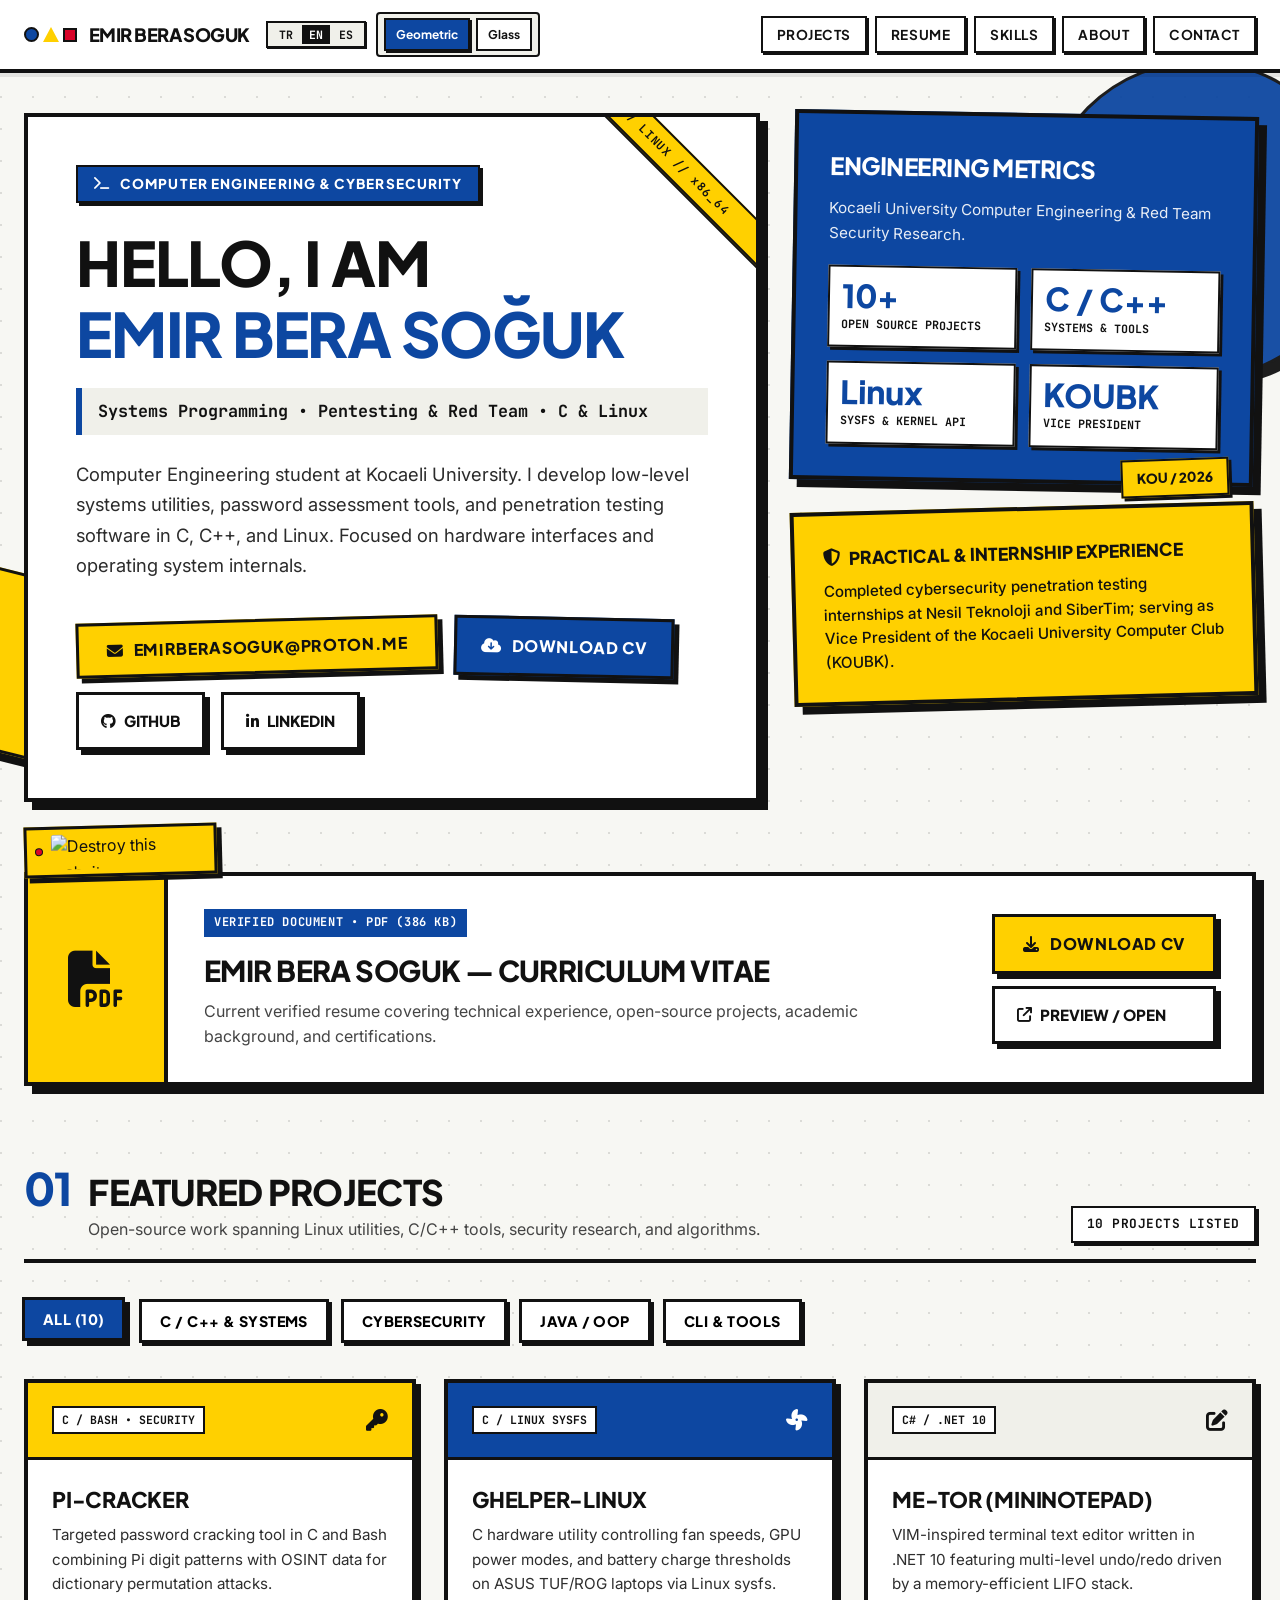
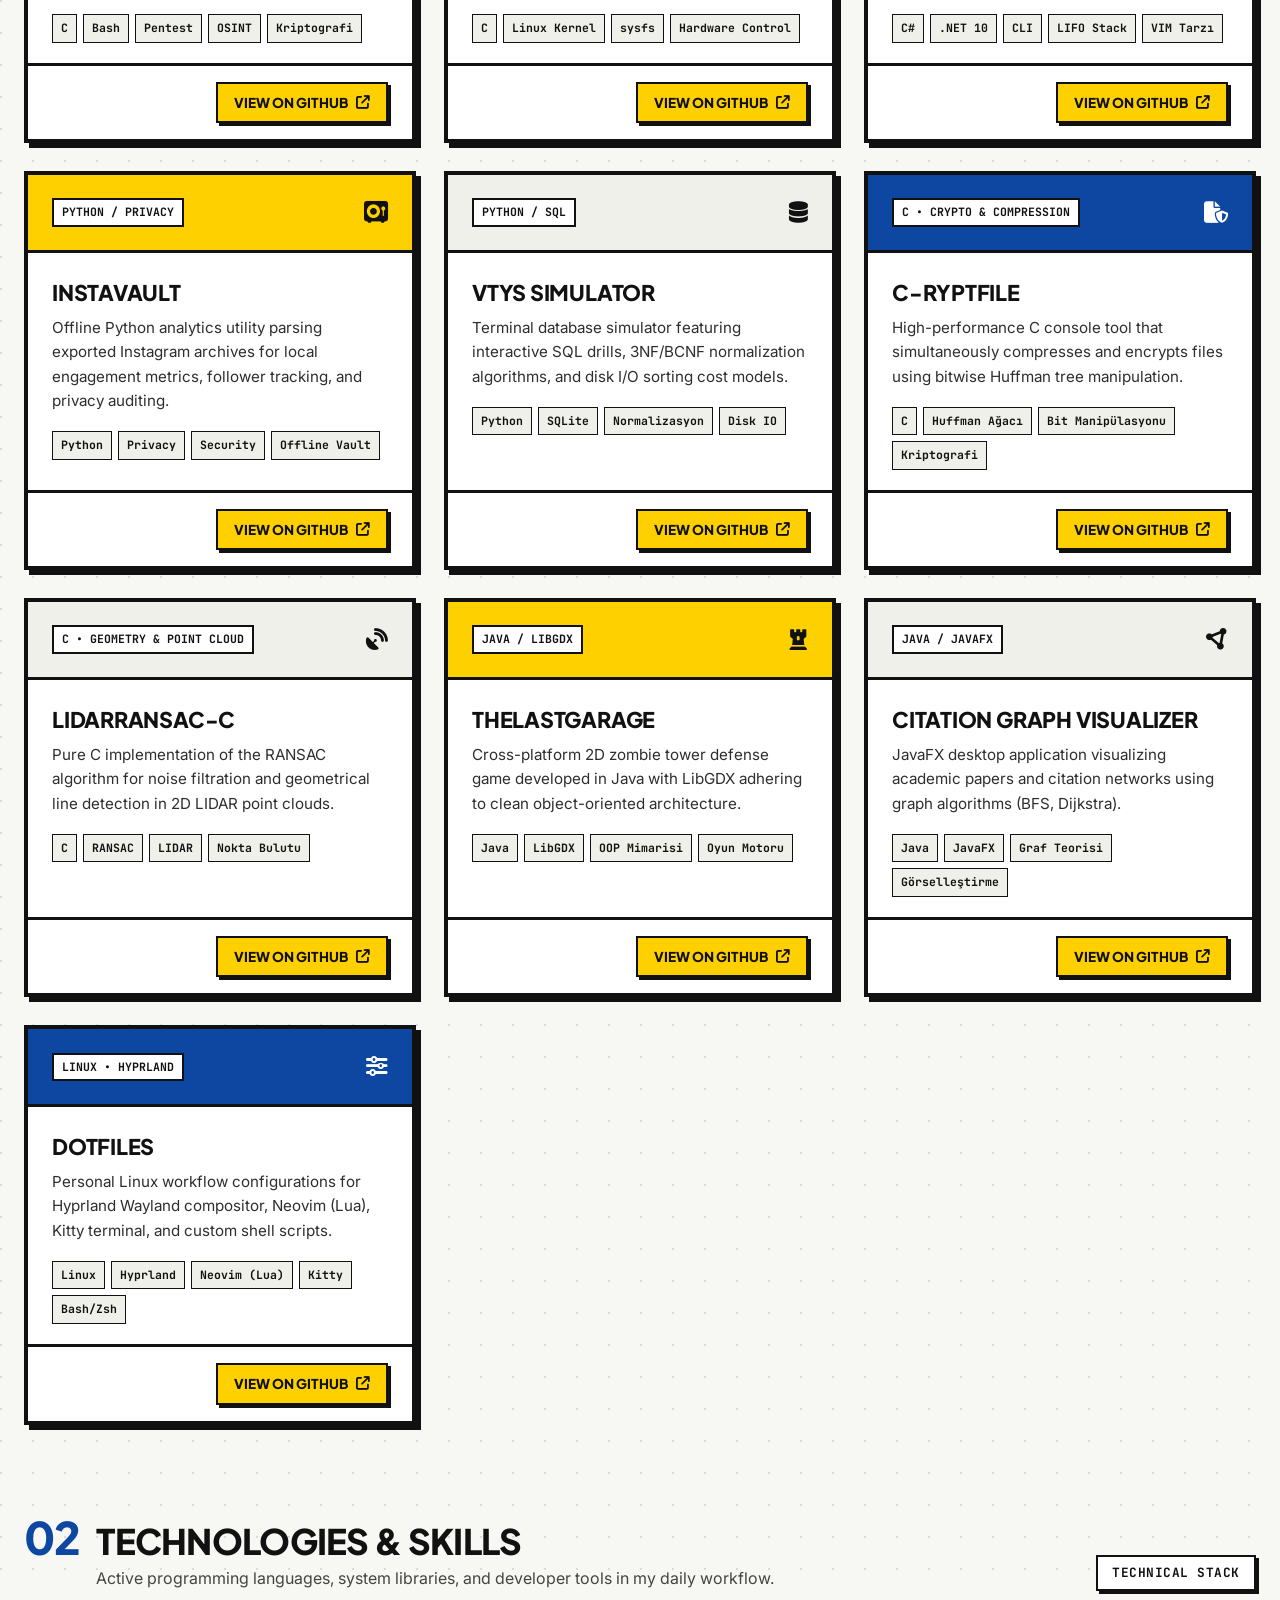
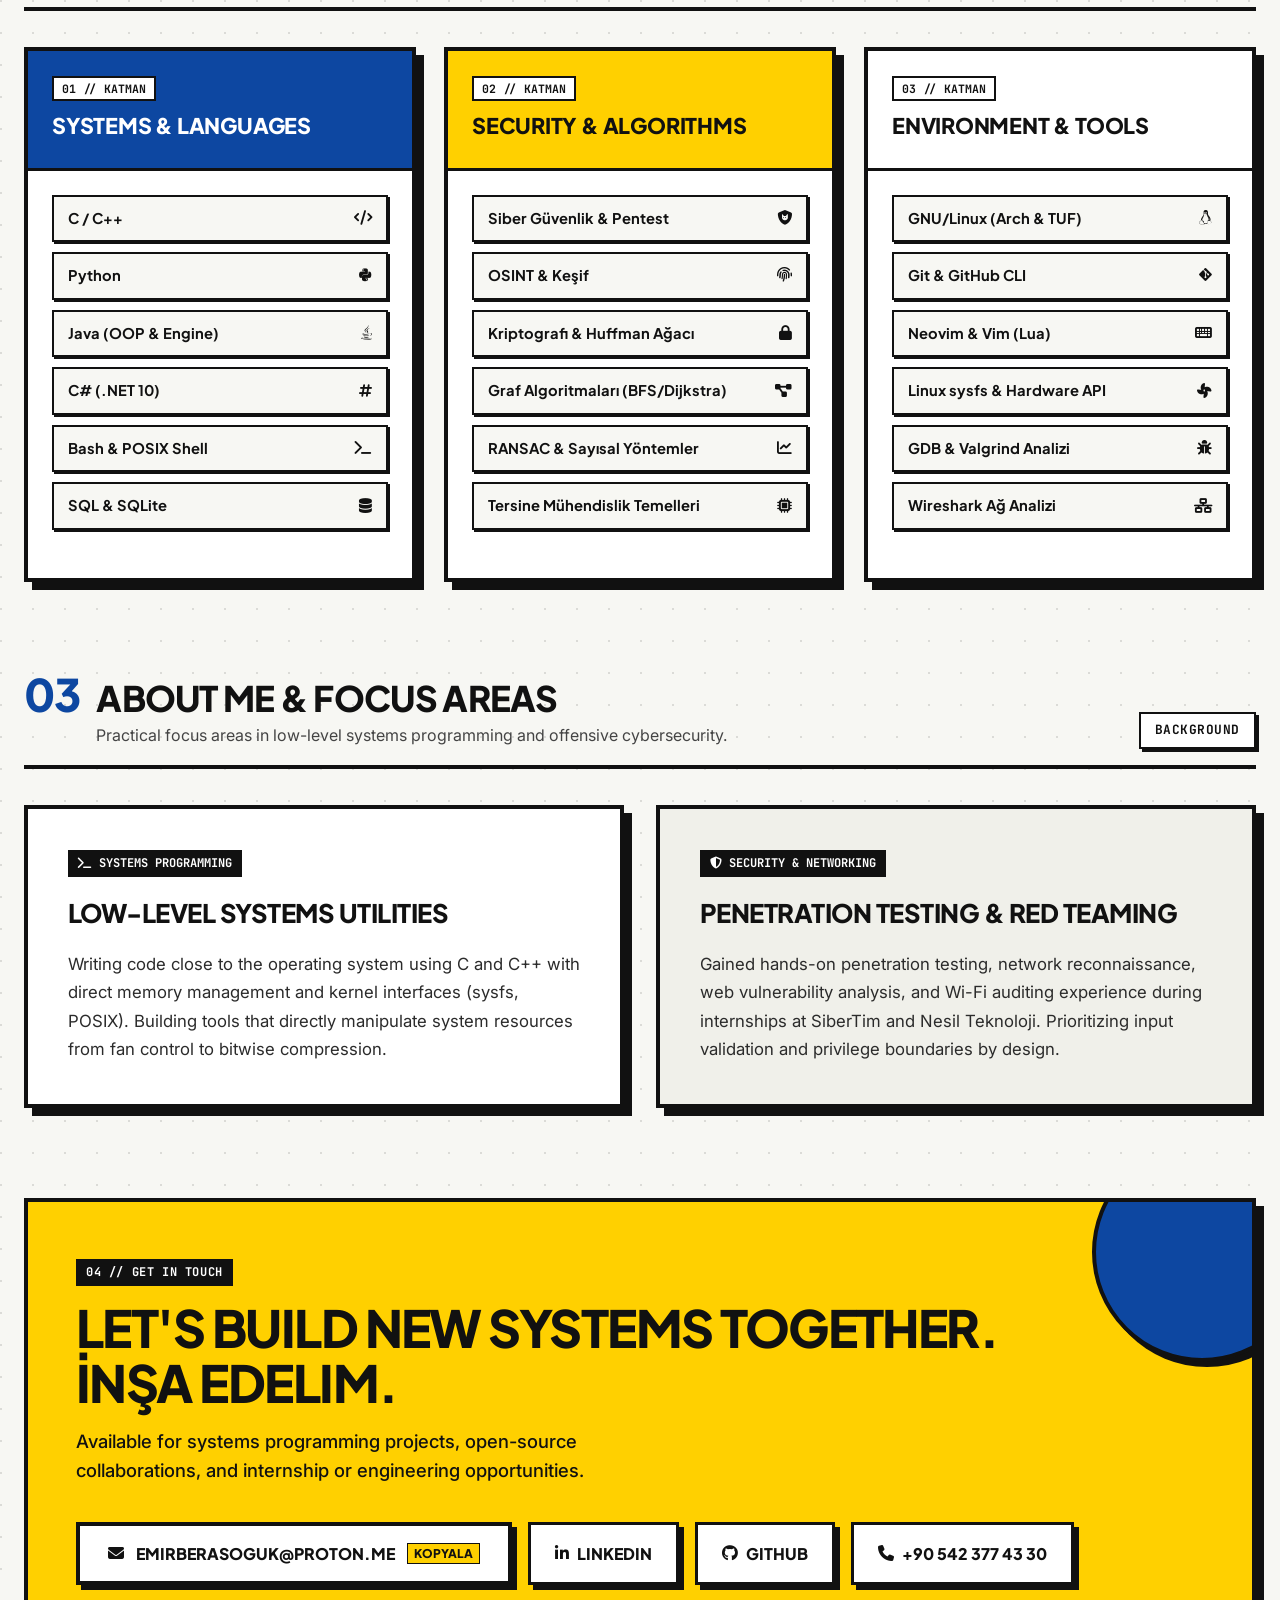
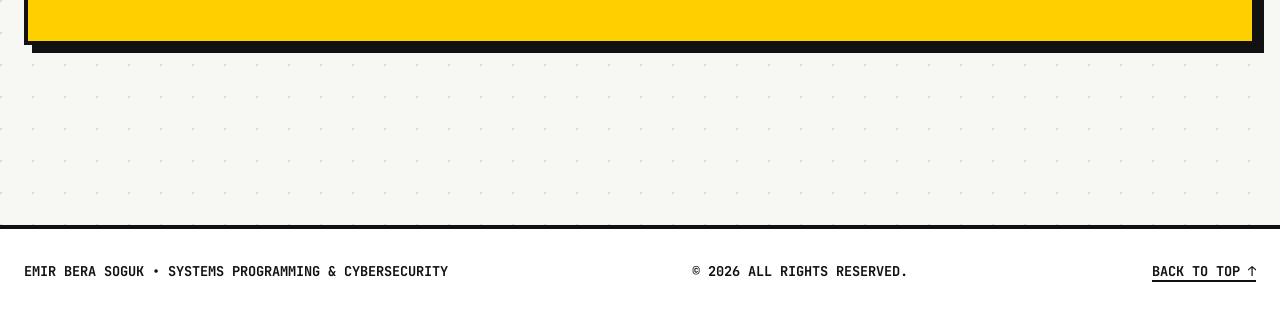
==== commit 202052f1: "feat(i18n): add comprehensive Turkish, English, and Spanish language support with zero mobile overfl" ====
--- a/index_bauhaus.html
+++ b/index_bauhaus.html
@@ -222,6 +222,45 @@
             gap: 16px;
         }
 
+        .strip-controls-cluster {
+            display: flex;
+            align-items: center;
+            gap: 10px;
+        }
+
+        .lang-switcher-menu {
+            display: inline-flex;
+            align-items: center;
+            gap: 2px;
+            background: var(--bh-cream);
+            padding: 2px 4px;
+            border: var(--border-light);
+            box-shadow: 1px 1px 0 var(--bh-black);
+        }
+
+        .lang-btn {
+            font-family: var(--font-mono);
+            font-size: 0.72rem;
+            font-weight: 700;
+            padding: 3px 6px;
+            background: transparent;
+            border: 1px solid transparent;
+            color: var(--bh-black);
+            cursor: pointer;
+            transition: var(--transition-tactile);
+            line-height: 1;
+        }
+
+        .lang-btn.active {
+            background: var(--bh-black);
+            color: var(--bh-white);
+            border-color: var(--bh-black);
+        }
+
+        .lang-btn:hover:not(.active) {
+            background: var(--bh-yellow);
+        }
+
         .strip-nav-wrapper {
             display: flex;
             align-items: center;
@@ -1286,24 +1325,30 @@
                 align-items: center;
                 justify-content: space-between;
                 width: 100%;
-                gap: 8px;
-            }
-            .brand-bauhaus {
-                font-size: 0.95rem;
-                gap: 8px;
-            }
-            .brand-composition {
-                transform: scale(0.85);
-                transform-origin: left center;
+                gap: 6px;
+            }
+            .strip-controls-cluster {
+                display: flex;
+                align-items: center;
+                gap: 5px;
+                flex-shrink: 0;
+            }
+            .lang-switcher-menu {
+                padding: 2px 3px;
+                gap: 2px;
+            }
+            .lang-btn {
+                padding: 3px 5px;
+                font-size: 0.68rem;
             }
             .style-switcher-menu {
-                padding: 2px 4px;
-                gap: 4px;
+                padding: 2px 3px;
+                gap: 3px;
                 margin-left: 0;
             }
             .style-choice-btn {
-                padding: 4px 8px;
-                font-size: 0.72rem;
+                padding: 3px 6px;
+                font-size: 0.68rem;
             }
             .strip-nav-wrapper {
                 width: 100%;
@@ -1552,23 +1597,32 @@
                         <div class="brand-shape-triangle"></div>
                         <div class="brand-shape-square"></div>
                     </div>
-                    <span>EMİR BERA SOĞUK</span>
+                    <span data-i18n="brand_title">EMİR BERA SOĞUK</span>
                 </a>
 
-                <!-- Theme / Style Switcher Hub -->
-                <div class="style-switcher-menu" title="Arayüz temasını değiştir">
-                    <a href="index.html" class="style-choice-btn active" title="Geometrik Tema">Geometrik</a>
-                    <a href="index_glass.html" class="style-choice-btn" title="iOS 27 Cam Tema">Cam</a>
+                <div class="strip-controls-cluster">
+                    <!-- Language Selector Hub (TR / EN / ES) -->
+                    <div class="lang-switcher-menu" role="group" aria-label="Dil / Language / Idioma">
+                        <button class="lang-btn active" data-lang="tr" onclick="setLanguage('tr')" title="Türkçe">TR</button>
+                        <button class="lang-btn" data-lang="en" onclick="setLanguage('en')" title="English">EN</button>
+                        <button class="lang-btn" data-lang="es" onclick="setLanguage('es')" title="Español">ES</button>
+                    </div>
+
+                    <!-- Theme / Style Switcher Hub -->
+                    <div class="style-switcher-menu" title="Arayüz temasını değiştir">
+                        <a href="index.html" class="style-choice-btn active" title="Geometrik Tema" data-i18n="theme_geo">Geometrik</a>
+                        <a href="index_glass.html" class="style-choice-btn" title="iOS 27 Cam Tema" data-i18n="theme_glass">Cam</a>
+                    </div>
                 </div>
             </div>
 
             <nav class="strip-nav-wrapper" aria-label="Ana Gezinti">
                 <ul class="nav-links-bauhaus">
-                    <li><a href="#projects" class="nav-item-btn">Projeler</a></li>
-                    <li><a href="#cv" class="nav-item-btn">Özgeçmiş</a></li>
-                    <li><a href="#skills" class="nav-item-btn">Yetkinlikler</a></li>
-                    <li><a href="#about" class="nav-item-btn">Hakkımda</a></li>
-                    <li><a href="#contact" class="nav-item-btn">İletişim</a></li>
+                    <li><a href="#projects" class="nav-item-btn" data-i18n="nav_projects">Projeler</a></li>
+                    <li><a href="#cv" class="nav-item-btn" data-i18n="nav_cv">Özgeçmiş</a></li>
+                    <li><a href="#skills" class="nav-item-btn" data-i18n="nav_skills">Yetkinlikler</a></li>
+                    <li><a href="#about" class="nav-item-btn" data-i18n="nav_about">Hakkımda</a></li>
+                    <li><a href="#contact" class="nav-item-btn" data-i18n="nav_contact">İletişim</a></li>
                 </ul>
             </nav>
         </div>
@@ -1582,23 +1636,19 @@
             <div class="hero-poster-block">
                 <div class="hero-tagline-capsule">
                     <i class="fa-solid fa-terminal"></i>
-                    <span>Bilgisayar Mühendisliği & Siber Güvenlik</span>
+                    <span data-i18n="hero_tagline">Bilgisayar Mühendisliği & Siber Güvenlik</span>
                 </div>
 
                 <h1 class="hero-title-giant">
-                    Emir Bera <br>
-                    <span class="accent-blue">Soğuk</span>
+                    <span data-i18n="hero_greeting">Merhaba, Ben</span> <br>
+                    <span class="accent-blue">Emir Bera Soğuk</span>
                 </h1>
 
-                <div class="hero-subrole">
-                    <span>Sistem Programlama</span>
-                    <span class="bullet">•</span>
-                    <span>Sızma Testi & Red Team</span>
-                    <span class="bullet">•</span>
-                    <span>C & Linux</span>
+                <div class="hero-subrole" data-i18n="hero_role_typing">
+                    Sistem Programlama • Sızma Testi & Red Team • C & Linux
                 </div>
 
-                <p class="hero-manifesto">
+                <p class="hero-manifesto" data-i18n="hero_manifesto">
                     Kocaeli Üniversitesi Bilgisayar Mühendisliği öğrencisiyim. C, C++ ve Linux ortamında düşük seviyeli sistem araçları, parola deneme yazılımları ve sızma testi araçları geliştiriyorum. İşin donanıma ve işletim sistemine temas eden kısmıyla ilgileniyorum.
                 </p>
 
@@ -1611,7 +1661,7 @@
 
                     <a href="Emir_Bera_Soguk_CV.pdf" download="Emir_Bera_Soguk_CV.pdf" class="btn-bh-blue" title="Doğrudan CV İndir">
                         <i class="fa-solid fa-cloud-arrow-down"></i>
-                        <span>CV'yi İndir</span>
+                        <span data-i18n="btn_download_cv">CV'yi İndir</span>
                     </a>
 
                     <a href="https://github.com/emirberasoguk" target="_blank" rel="noopener noreferrer" class="btn-bh-white" title="GitHub">
@@ -1629,27 +1679,27 @@
             <!-- Asymmetrical Bauhaus Aside Composition -->
             <div class="hero-aside-composition">
                 <div class="aside-geo-card">
-                    <div class="aside-geo-title">Mühendislik Metrikleri</div>
-                    <p style="font-size: 0.95rem; opacity: 0.9;">
+                    <div class="aside-geo-title" data-i18n="aside_metrics_title">Mühendislik Metrikleri</div>
+                    <p style="font-size: 0.95rem; opacity: 0.9;" data-i18n="aside_metrics_desc">
                         Kocaeli Üniversitesi Bilgisayar Mühendisliği & Red Team Güvenlik Araştırmaları.
                     </p>
 
                     <div class="aside-stats-grid">
                         <div class="stat-box-bh">
                             <div class="stat-number">10+</div>
-                            <div class="stat-label">Açık Kaynak Proje</div>
+                            <div class="stat-label" data-i18n="metric_projects">Açık Kaynak Proje</div>
                         </div>
                         <div class="stat-box-bh">
                             <div class="stat-number">C / C++</div>
-                            <div class="stat-label">Sistem & Araçlar</div>
+                            <div class="stat-label" data-i18n="metric_lang">Sistem & Araçlar</div>
                         </div>
                         <div class="stat-box-bh">
                             <div class="stat-number">Linux</div>
-                            <div class="stat-label">sysfs & Çekirdek API</div>
+                            <div class="stat-label" data-i18n="metric_kernel">sysfs & Çekirdek API</div>
                         </div>
                         <div class="stat-box-bh">
                             <div class="stat-number">KOUBK</div>
-                            <div class="stat-label">Başkan Yardımcısı</div>
+                            <div class="stat-label" data-i18n="metric_role">Başkan Yardımcısı</div>
                         </div>
                     </div>
 
@@ -1659,9 +1709,9 @@
                 <div class="aside-quote-box">
                     <div class="aside-quote-title">
                         <i class="fa-solid fa-shield-halved"></i>
-                        <span>Pratik & Staj Deneyimi</span>
-                    </div>
-                    <p class="aside-quote-text">
+                        <span data-i18n="aside_quote_title">Pratik & Staj Deneyimi</span>
+                    </div>
+                    <p class="aside-quote-text" data-i18n="aside_quote_text">
                         Nesil Teknoloji ve SiberTim'de sızma testi stajları yaptım; Kocaeli Üniversitesi Bilgisayar Kulübü'nde (KOUBK) başkan yardımcılığı yürütüyorum.
                     </p>
                 </div>
@@ -1676,9 +1726,9 @@
                 </div>
 
                 <div class="cv-text-block">
-                    <div class="cv-tag">Doğrulanmış Belge • PDF (386 KB)</div>
-                    <h2 class="cv-main-head">Emir Bera Soğuk — Curriculum Vitae</h2>
-                    <p class="cv-subline">
+                    <div class="cv-tag" data-i18n="cv_verified_tag">Doğrulanmış Belge • PDF (386 KB)</div>
+                    <h2 class="cv-main-head" data-i18n="cv_main_title">Emir Bera Soğuk — Curriculum Vitae</h2>
+                    <p class="cv-subline" data-i18n="cv_subtitle">
                         Teknik deneyimlerimi, projelerimi, üniversite sürecimi ve siber güvenlik sertifikasyonlarımı içeren güncel özgeçmiş dosyam.
                     </p>
                 </div>
@@ -1686,11 +1736,11 @@
                 <div class="cv-cta-actions">
                     <a href="Emir_Bera_Soguk_CV.pdf" download="Emir_Bera_Soguk_CV.pdf" class="btn-bh-primary" style="transform: none;" title="CV Dosyasını İndir">
                         <i class="fa-solid fa-download"></i>
-                        <span>CV'yi İndir (PDF)</span>
+                        <span data-i18n="btn_download_cv">CV'yi İndir (PDF)</span>
                     </a>
                     <a href="Emir_Bera_Soguk_CV.pdf" target="_blank" rel="noopener noreferrer" class="btn-bh-white" title="Yeni Sekmede Aç">
                         <i class="fa-solid fa-arrow-up-right-from-square"></i>
-                        <span>Önizle / Aç</span>
+                        <span data-i18n="btn_preview_cv">Önizle / Aç</span>
                     </a>
                 </div>
             </div>
@@ -1702,22 +1752,22 @@
                 <div class="bh-section-title-wrap">
                     <span class="bh-section-num">01</span>
                     <div>
-                        <h2 class="bh-section-title">Öne Çıkan Projelerim</h2>
-                        <p style="font-size: 1rem; color: #444; margin-top: 4px;">
+                        <h2 class="bh-section-title" data-i18n="projects_section_title">Öne Çıkan Projelerim</h2>
+                        <p style="font-size: 1rem; color: #444; margin-top: 4px;" data-i18n="projects_section_desc">
                             Linux, C/C++, sistem araçları ve güvenlik üzerine geliştirdiğim açık kaynaklı çalışmalar.
                         </p>
                     </div>
                 </div>
-                <div class="bh-section-badge">10 Proje Listelendi</div>
+                <div class="bh-section-badge" data-i18n="projects_badge">10 Proje Listelendi</div>
             </div>
 
-            <!-- Interactive Bauhaus Filter Buttons -->
+            <!-- Interactive Filter Buttons -->
             <div class="projects-filter-bar" role="tablist">
-                <button class="bh-filter-btn active" data-filter="all" onclick="filterProjects('all', this)">Tümü (10)</button>
-                <button class="bh-filter-btn" data-filter="c" onclick="filterProjects('c', this)">C / C++ & Sistem</button>
-                <button class="bh-filter-btn" data-filter="security" onclick="filterProjects('security', this)">Siber Güvenlik</button>
-                <button class="bh-filter-btn" data-filter="java" onclick="filterProjects('java', this)">Java / OOP</button>
-                <button class="bh-filter-btn" data-filter="tools" onclick="filterProjects('tools', this)">CLI & Araçlar</button>
+                <button class="bh-filter-btn active" data-filter="all" onclick="filterProjects('all', this)" data-i18n="filter_all">Tümü (10)</button>
+                <button class="bh-filter-btn" data-filter="c" onclick="filterProjects('c', this)" data-i18n="filter_c">C / C++ & Sistem</button>
+                <button class="bh-filter-btn" data-filter="security" onclick="filterProjects('security', this)" data-i18n="filter_sec">Siber Güvenlik</button>
+                <button class="bh-filter-btn" data-filter="java" onclick="filterProjects('java', this)" data-i18n="filter_java">Java / OOP</button>
+                <button class="bh-filter-btn" data-filter="tools" onclick="filterProjects('tools', this)" data-i18n="filter_tools">CLI & Araçlar</button>
             </div>
 
             <!-- 10 Bauhaus Geometric Project Cards -->
@@ -1727,12 +1777,12 @@
                 <article class="bh-card theme-yellow" data-category="c security" data-name="pi-cracker">
                     <div>
                         <div class="bh-card-header">
-                            <span class="bh-card-badge">C / Bash • Güvenlik</span>
+                            <span class="bh-card-badge" data-i18n="p1_badge">C / Bash • Güvenlik</span>
                             <div class="bh-card-icon"><i class="fa-solid fa-key"></i></div>
                         </div>
                         <div class="bh-card-body">
-                            <h3 class="bh-card-title">Pi-Cracker</h3>
-                            <p class="bh-card-desc">
+                            <h3 class="bh-card-title" data-i18n="p1_title">Pi-Cracker</h3>
+                            <p class="bh-card-desc" data-i18n="p1_desc">
                                 Pi sayısının basamak örüntülerini ve OSINT verilerini birleştirerek hedef odaklı parola denemeleri yapan C ve Bash tabanlı pentest aracı.
                             </p>
                             <div class="bh-tag-cluster">
@@ -1746,7 +1796,7 @@
                     </div>
                     <div class="bh-card-footer">
                         <a href="https://github.com/emirberasoguk/Pi-Cracker" target="_blank" rel="noopener noreferrer" class="bh-inspect-btn">
-                            <span>GitHub'da İncele</span>
+                            <span data-i18n="btn_inspect_github">GitHub'da İncele</span>
                             <i class="fa-solid fa-arrow-up-right-from-square"></i>
                         </a>
                     </div>
@@ -1756,12 +1806,12 @@
                 <article class="bh-card theme-blue" data-category="c tools" data-name="ghelper-linux">
                     <div>
                         <div class="bh-card-header">
-                            <span class="bh-card-badge">C / Linux sysfs</span>
+                            <span class="bh-card-badge" data-i18n="p2_badge">C / Linux sysfs</span>
                             <div class="bh-card-icon"><i class="fa-solid fa-fan"></i></div>
                         </div>
                         <div class="bh-card-body">
-                            <h3 class="bh-card-title">ghelper-linux</h3>
-                            <p class="bh-card-desc">
+                            <h3 class="bh-card-title" data-i18n="p2_title">ghelper-linux</h3>
+                            <p class="bh-card-desc" data-i18n="p2_desc">
                                 Linux kurulu ASUS TUF ve ROG dizüstü bilgisayarlarda fan hızlarını, GPU modlarını ve batarya şarj limitini sysfs üzerinden kontrol eden C tabanlı araç.
                             </p>
                             <div class="bh-tag-cluster">
@@ -1774,7 +1824,7 @@
                     </div>
                     <div class="bh-card-footer">
                         <a href="https://github.com/emirberasoguk/ghelper-linux" target="_blank" rel="noopener noreferrer" class="bh-inspect-btn">
-                            <span>GitHub'da İncele</span>
+                            <span data-i18n="btn_inspect_github">GitHub'da İncele</span>
                             <i class="fa-solid fa-arrow-up-right-from-square"></i>
                         </a>
                     </div>
@@ -1784,12 +1834,12 @@
                 <article class="bh-card" data-category="tools" data-name="me-tor">
                     <div>
                         <div class="bh-card-header">
-                            <span class="bh-card-badge">C# / .NET 10</span>
+                            <span class="bh-card-badge" data-i18n="p3_badge">C# / .NET 10</span>
                             <div class="bh-card-icon"><i class="fa-solid fa-pen-to-square"></i></div>
                         </div>
                         <div class="bh-card-body">
-                            <h3 class="bh-card-title">me-tor (MiniNotepad)</h3>
-                            <p class="bh-card-desc">
+                            <h3 class="bh-card-title" data-i18n="p3_title">me-tor (MiniNotepad)</h3>
+                            <p class="bh-card-desc" data-i18n="p3_desc">
                                 .NET 10 ile yazdığım, LIFO yığıtı mantığıyla çalışan çok adımlı geri alma/yineleme desteği bulunan VIM esintili terminal metin editörü.
                             </p>
                             <div class="bh-tag-cluster">
@@ -1803,7 +1853,7 @@
                     </div>
                     <div class="bh-card-footer">
                         <a href="https://github.com/Leylakhalilova/Prolab-2" target="_blank" rel="noopener noreferrer" class="bh-inspect-btn">
-                            <span>GitHub'da İncele</span>
+                            <span data-i18n="btn_inspect_github">GitHub'da İncele</span>
                             <i class="fa-solid fa-arrow-up-right-from-square"></i>
                         </a>
                     </div>
@@ -1813,12 +1863,12 @@
                 <article class="bh-card theme-yellow" data-category="security tools" data-name="instavault">
                     <div>
                         <div class="bh-card-header">
-                            <span class="bh-card-badge">Python / Gizlilik</span>
+                            <span class="bh-card-badge" data-i18n="p4_badge">Python / Gizlilik</span>
                             <div class="bh-card-icon"><i class="fa-solid fa-vault"></i></div>
                         </div>
                         <div class="bh-card-body">
-                            <h3 class="bh-card-title">InstaVault</h3>
-                            <p class="bh-card-desc">
+                            <h3 class="bh-card-title" data-i18n="p4_title">InstaVault</h3>
+                            <p class="bh-card-desc" data-i18n="p4_desc">
                                 Instagram veri dökümlerini tamamen çevrimdışı ortamda ayrıştırıp etkileşim istatistikleri ve takipçi hareketleri sunan Python tabanlı yerel analiz aracı.
                             </p>
                             <div class="bh-tag-cluster">
@@ -1831,7 +1881,7 @@
                     </div>
                     <div class="bh-card-footer">
                         <a href="https://github.com/emirberasoguk/InstaVault" target="_blank" rel="noopener noreferrer" class="bh-inspect-btn">
-                            <span>GitHub'da İncele</span>
+                            <span data-i18n="btn_inspect_github">GitHub'da İncele</span>
                             <i class="fa-solid fa-arrow-up-right-from-square"></i>
                         </a>
                     </div>
@@ -1841,12 +1891,12 @@
                 <article class="bh-card" data-category="tools" data-name="vtys-sim">
                     <div>
                         <div class="bh-card-header">
-                            <span class="bh-card-badge">Python / SQL</span>
+                            <span class="bh-card-badge" data-i18n="p5_badge">Python / SQL</span>
                             <div class="bh-card-icon"><i class="fa-solid fa-database"></i></div>
                         </div>
                         <div class="bh-card-body">
-                            <h3 class="bh-card-title">VTYS Simülatörü</h3>
-                            <p class="bh-card-desc">
+                            <h3 class="bh-card-title" data-i18n="p5_title">VTYS Simülatörü</h3>
+                            <p class="bh-card-desc" data-i18n="p5_desc">
                                 İnteraktif SQL denemeleri, 3NF/BCNF normalizasyon hesapları ve disk I/O sıralama maliyeti analizleri sunan terminal tabanlı veritabanı simülatörü.
                             </p>
                             <div class="bh-tag-cluster">
@@ -1859,7 +1909,7 @@
                     </div>
                     <div class="bh-card-footer">
                         <a href="https://github.com/emirberasoguk/veritabani-calisma-simulasyonu" target="_blank" rel="noopener noreferrer" class="bh-inspect-btn">
-                            <span>GitHub'da İncele</span>
+                            <span data-i18n="btn_inspect_github">GitHub'da İncele</span>
                             <i class="fa-solid fa-arrow-up-right-from-square"></i>
                         </a>
                     </div>
@@ -1869,12 +1919,12 @@
                 <article class="bh-card theme-blue" data-category="c security" data-name="cryptfile">
                     <div>
                         <div class="bh-card-header">
-                            <span class="bh-card-badge">C • Kripto & Sıkıştırma</span>
+                            <span class="bh-card-badge" data-i18n="p6_badge">C • Kripto & Sıkıştırma</span>
                             <div class="bh-card-icon"><i class="fa-solid fa-file-shield"></i></div>
                         </div>
                         <div class="bh-card-body">
-                            <h3 class="bh-card-title">C-ryptFile</h3>
-                            <p class="bh-card-desc">
+                            <h3 class="bh-card-title" data-i18n="p6_title">C-ryptFile</h3>
+                            <p class="bh-card-desc" data-i18n="p6_desc">
                                 Huffman ağacı ve bit seviyesinde manipülasyonla dosyaları aynı anda hem sıkıştıran hem de şifreleyen C tabanlı konsol uygulaması.
                             </p>
                             <div class="bh-tag-cluster">
@@ -1887,7 +1937,7 @@
                     </div>
                     <div class="bh-card-footer">
                         <a href="https://github.com/emirberasoguk/C-ryptFile" target="_blank" rel="noopener noreferrer" class="bh-inspect-btn">
-                            <span>GitHub'da İncele</span>
+                            <span data-i18n="btn_inspect_github">GitHub'da İncele</span>
                             <i class="fa-solid fa-arrow-up-right-from-square"></i>
                         </a>
                     </div>
@@ -1897,12 +1947,12 @@
                 <article class="bh-card" data-category="c" data-name="lidarransac">
                     <div>
                         <div class="bh-card-header">
-                            <span class="bh-card-badge">C • Geometri Algoritmaları</span>
+                            <span class="bh-card-badge" data-i18n="p7_badge">C • Geometri Algoritmaları</span>
                             <div class="bh-card-icon"><i class="fa-solid fa-satellite-dish"></i></div>
                         </div>
                         <div class="bh-card-body">
-                            <h3 class="bh-card-title">LidarRansac-C</h3>
-                            <p class="bh-card-desc">
+                            <h3 class="bh-card-title" data-i18n="p7_title">LidarRansac-C</h3>
+                            <p class="bh-card-desc" data-i18n="p7_desc">
                                 2D LIDAR nokta bulutu verilerinden gürültüyü temizleyip doğruları tespit etmek için C ile sıfırdan yazdığım RANSAC algoritması uygulaması.
                             </p>
                             <div class="bh-tag-cluster">
@@ -1915,7 +1965,7 @@
                     </div>
                     <div class="bh-card-footer">
                         <a href="https://github.com/emirberasoguk/LidarRansac-C" target="_blank" rel="noopener noreferrer" class="bh-inspect-btn">
-                            <span>GitHub'da İncele</span>
+                            <span data-i18n="btn_inspect_github">GitHub'da İncele</span>
                             <i class="fa-solid fa-arrow-up-right-from-square"></i>
                         </a>
                     </div>
@@ -1925,12 +1975,12 @@
                 <article class="bh-card theme-yellow" data-category="java" data-name="thelastgarage">
                     <div>
                         <div class="bh-card-header">
-                            <span class="bh-card-badge">Java / LibGDX</span>
+                            <span class="bh-card-badge" data-i18n="p8_badge">Java / LibGDX</span>
                             <div class="bh-card-icon"><i class="fa-solid fa-chess-rook"></i></div>
                         </div>
                         <div class="bh-card-body">
-                            <h3 class="bh-card-title">TheLastGarage</h3>
-                            <p class="bh-card-desc">
+                            <h3 class="bh-card-title" data-i18n="p8_title">TheLastGarage</h3>
+                            <p class="bh-card-desc" data-i18n="p8_desc">
                                 LibGDX ve Java ile nesne yönelimli mimaride geliştirdiğim, masaüstü ve Android uyumlu zombi temalı kule savunma oyunu.
                             </p>
                             <div class="bh-tag-cluster">
@@ -1943,7 +1993,7 @@
                     </div>
                     <div class="bh-card-footer">
                         <a href="https://github.com/emirberasoguk/TheLastGarage" target="_blank" rel="noopener noreferrer" class="bh-inspect-btn">
-                            <span>GitHub'da İncele</span>
+                            <span data-i18n="btn_inspect_github">GitHub'da İncele</span>
                             <i class="fa-solid fa-arrow-up-right-from-square"></i>
                         </a>
                     </div>
@@ -1953,12 +2003,12 @@
                 <article class="bh-card" data-category="java" data-name="citationgraph">
                     <div>
                         <div class="bh-card-header">
-                            <span class="bh-card-badge">Java / JavaFX</span>
+                            <span class="bh-card-badge" data-i18n="p9_badge">Java / JavaFX</span>
                             <div class="bh-card-icon"><i class="fa-solid fa-circle-nodes"></i></div>
                         </div>
                         <div class="bh-card-body">
-                            <h3 class="bh-card-title">Citation Graph Visualizer</h3>
-                            <p class="bh-card-desc">
+                            <h3 class="bh-card-title" data-i18n="p9_title">Citation Graph Visualizer</h3>
+                            <p class="bh-card-desc" data-i18n="p9_desc">
                                 Makale ve yazar ilişkilerini graf algoritmalarıyla (BFS, Dijkstra) işleyip JavaFX arayüzünde görselleştiren masaüstü uygulaması.
                             </p>
                             <div class="bh-tag-cluster">
@@ -1971,7 +2021,7 @@
                     </div>
                     <div class="bh-card-footer">
                         <a href="https://github.com/HopeLAB-dev/Prolab-3" target="_blank" rel="noopener noreferrer" class="bh-inspect-btn">
-                            <span>GitHub'da İncele</span>
+                            <span data-i18n="btn_inspect_github">GitHub'da İncele</span>
                             <i class="fa-solid fa-arrow-up-right-from-square"></i>
                         </a>
                     </div>
@@ -1981,12 +2031,12 @@
                 <article class="bh-card theme-blue" data-category="tools" data-name="dotfiles">
                     <div>
                         <div class="bh-card-header">
-                            <span class="bh-card-badge">Linux • Hyprland</span>
+                            <span class="bh-card-badge" data-i18n="p10_badge">Linux • Hyprland</span>
                             <div class="bh-card-icon"><i class="fa-solid fa-sliders"></i></div>
                         </div>
                         <div class="bh-card-body">
-                            <h3 class="bh-card-title">dotfiles</h3>
-                            <p class="bh-card-desc">
+                            <h3 class="bh-card-title" data-i18n="p10_title">dotfiles</h3>
+                            <p class="bh-card-desc" data-i18n="p10_desc">
                                 Kendi Linux iş akışım için kullandığım Hyprland, Neovim (Lua), Kitty terminal ve kabuk betikleri yapılandırmalarım.
                             </p>
                             <div class="bh-tag-cluster">
@@ -2000,7 +2050,7 @@
                     </div>
                     <div class="bh-card-footer">
                         <a href="https://github.com/emirberasoguk/dotfiles" target="_blank" rel="noopener noreferrer" class="bh-inspect-btn">
-                            <span>GitHub'da İncele</span>
+                            <span data-i18n="btn_inspect_github">GitHub'da İncele</span>
                             <i class="fa-solid fa-arrow-up-right-from-square"></i>
                         </a>
                     </div>
@@ -2015,13 +2065,13 @@
                 <div class="bh-section-title-wrap">
                     <span class="bh-section-num">02</span>
                     <div>
-                        <h2 class="bh-section-title">Teknoloji & Yetkinlikler</h2>
-                        <p style="font-size: 1rem; color: #444; margin-top: 4px;">
+                        <h2 class="bh-section-title" data-i18n="skills_section_title">Teknoloji & Yetkinlikler</h2>
+                        <p style="font-size: 1rem; color: #444; margin-top: 4px;" data-i18n="skills_section_desc">
                             Aktif olarak kod geliştirdiğim programlama dilleri, kütüphaneler ve sistem araçları.
                         </p>
                     </div>
                 </div>
-                <div class="bh-section-badge">Mühendislik Altyapısı</div>
+                <div class="bh-section-badge" data-i18n="skills_badge">Mühendislik Altyapısı</div>
             </div>
 
             <div class="skills-bauhaus-grid">
@@ -2029,7 +2079,7 @@
                 <div class="skill-pillar">
                     <div class="pillar-header blue">
                         <span class="bh-card-badge">01 // KATMAN</span>
-                        <h3 class="pillar-title">Sistem & Programlama</h3>
+                        <h3 class="pillar-title" data-i18n="skill_col1_title">Sistem & Programlama</h3>
                     </div>
                     <div class="pillar-body">
                         <div class="skill-item-block">
@@ -2063,7 +2113,7 @@
                 <div class="skill-pillar">
                     <div class="pillar-header yellow">
                         <span class="bh-card-badge">02 // KATMAN</span>
-                        <h3 class="pillar-title">Güvenlik & Algoritmalar</h3>
+                        <h3 class="pillar-title" data-i18n="skill_col2_title">Güvenlik & Algoritmalar</h3>
                     </div>
                     <div class="pillar-body">
                         <div class="skill-item-block">
@@ -2097,7 +2147,7 @@
                 <div class="skill-pillar">
                     <div class="pillar-header white">
                         <span class="bh-card-badge">03 // KATMAN</span>
-                        <h3 class="pillar-title">Ortam & Araçlar</h3>
+                        <h3 class="pillar-title" data-i18n="skill_col3_title">Ortam & Araçlar</h3>
                     </div>
                     <div class="pillar-body">
                         <div class="skill-item-block">
@@ -2135,28 +2185,28 @@
                 <div class="bh-section-title-wrap">
                     <span class="bh-section-num">03</span>
                     <div>
-                        <h2 class="bh-section-title">Hakkımda & Odaklandığım Alanlar</h2>
-                        <p style="font-size: 1rem; color: #444; margin-top: 4px;">
+                        <h2 class="bh-section-title" data-i18n="about_section_title">Hakkımda & Odaklandığım Alanlar</h2>
+                        <p style="font-size: 1rem; color: #444; margin-top: 4px;" data-i18n="about_section_desc">
                             Sistem programlama ve siber güvenlik tarafındaki pratik çalışmalarım.
                         </p>
                     </div>
                 </div>
-                <div class="bh-section-badge">Deneyim</div>
+                <div class="bh-section-badge" data-i18n="about_badge">Deneyim</div>
             </div>
 
             <div class="about-bauhaus-duo">
                 <div class="about-panel panel-left">
-                    <span class="about-panel-tag"><i class="fa-solid fa-terminal"></i> Sistem Programlama</span>
-                    <h3 class="about-panel-title">Düşük Seviye Sistem Araçları</h3>
-                    <p class="about-panel-p">
+                    <span class="about-panel-tag"><i class="fa-solid fa-terminal"></i> <span data-i18n="about_card1_tag">Sistem Programlama</span></span>
+                    <h3 class="about-panel-title" data-i18n="about_card1_title">Düşük Seviye Sistem Araçları</h3>
+                    <p class="about-panel-p" data-i18n="about_card1_desc">
                         C ve C++ ile çalışırken bellek yönetimi ve sistem çağrıları (sysfs, POSIX) üzerinde kod yazıyorum. Fan kontrolünden dosya sıkıştırma ve şifrelemeye kadar doğrudan işletim sistemi arayüzleriyle çalışan araçlar geliştiriyorum.
                     </p>
                 </div>
 
                 <div class="about-panel panel-right">
-                    <span class="about-panel-tag"><i class="fa-solid fa-shield-halved"></i> Güvenlik & Ağ</span>
-                    <h3 class="about-panel-title">Sızma Testi ve Zafiyet Analizi</h3>
-                    <p class="about-panel-p">
+                    <span class="about-panel-tag"><i class="fa-solid fa-shield-halved"></i> <span data-i18n="about_card2_tag">Güvenlik & Ağ</span></span>
+                    <h3 class="about-panel-title" data-i18n="about_card2_title">Sızma Testi ve Zafiyet Analizi</h3>
+                    <p class="about-panel-p" data-i18n="about_card2_desc">
                         SiberTim ve Nesil Teknoloji stajlarımda sızma testleri, kurumsal ağ keşfi, web zafiyet analizleri ve Wi-Fi güvenliği üzerine çalıştım. Yazdığım araçlarda girdi doğrulaması ve yetki sınırlarını baştan hesaba katıyorum.
                     </p>
                 </div>
@@ -2168,12 +2218,12 @@
             <div class="contact-bauhaus-poster">
                 <div class="contact-geo-circle" aria-hidden="true"></div>
 
-                <div class="cv-tag" style="background: var(--bh-black); margin-bottom: 14px;">04 // BAĞLANTI & İLETİŞİM</div>
-                <h2 class="contact-title-huge">
+                <div class="cv-tag" style="background: var(--bh-black); margin-bottom: 14px;" data-i18n="contact_badge">04 // BAĞLANTI & İLETİŞİM</div>
+                <h2 class="contact-title-huge" data-i18n="contact_title">
                     Birlikte Yeni Projeler <br>
                     İnşa Edelim.
                 </h2>
-                <p class="contact-lead">
+                <p class="contact-lead" data-i18n="contact_desc">
                     Sistem programlama, siber güvenlik, açık kaynak katkıları veya staj/iş olanakları için doğrudan iletişime geçebilirsiniz.
                 </p>
 
@@ -2208,13 +2258,13 @@
     <footer class="bauhaus-footer">
         <div class="footer-inner">
             <div>
-                <strong>EMİR BERA SOĞUK</strong> &bull; SİSTEM PROGRAMLAMA & SİBER GÜVENLİK
+                <strong data-i18n="footer_tag">EMİR BERA SOĞUK • SİSTEM PROGRAMLAMA & SİBER GÜVENLİK</strong>
             </div>
-            <div>
+            <div data-i18n="footer_copy">
                 &copy; 2026 TÜM HAKLARI SAKLIDIR.
             </div>
             <div>
-                <a href="#hero" style="border-bottom: 2px solid var(--bh-black);">BAŞA DÖN ↑</a>
+                <a href="#hero" style="border-bottom: 2px solid var(--bh-black);" data-i18n="footer_back_top">BAŞA DÖN ↑</a>
             </div>
         </div>
     </footer>
@@ -2234,6 +2284,9 @@
         <i class="fa-solid fa-circle-check" style="color: var(--bh-yellow);"></i>
         <span id="toastMessage">E-posta adresi panoya kopyalandı!</span>
     </div>
+
+    <!-- i18n Engine -->
+    <script src="i18n.js"></script>
 
     <!-- Interactive Scripts -->
     <script>
